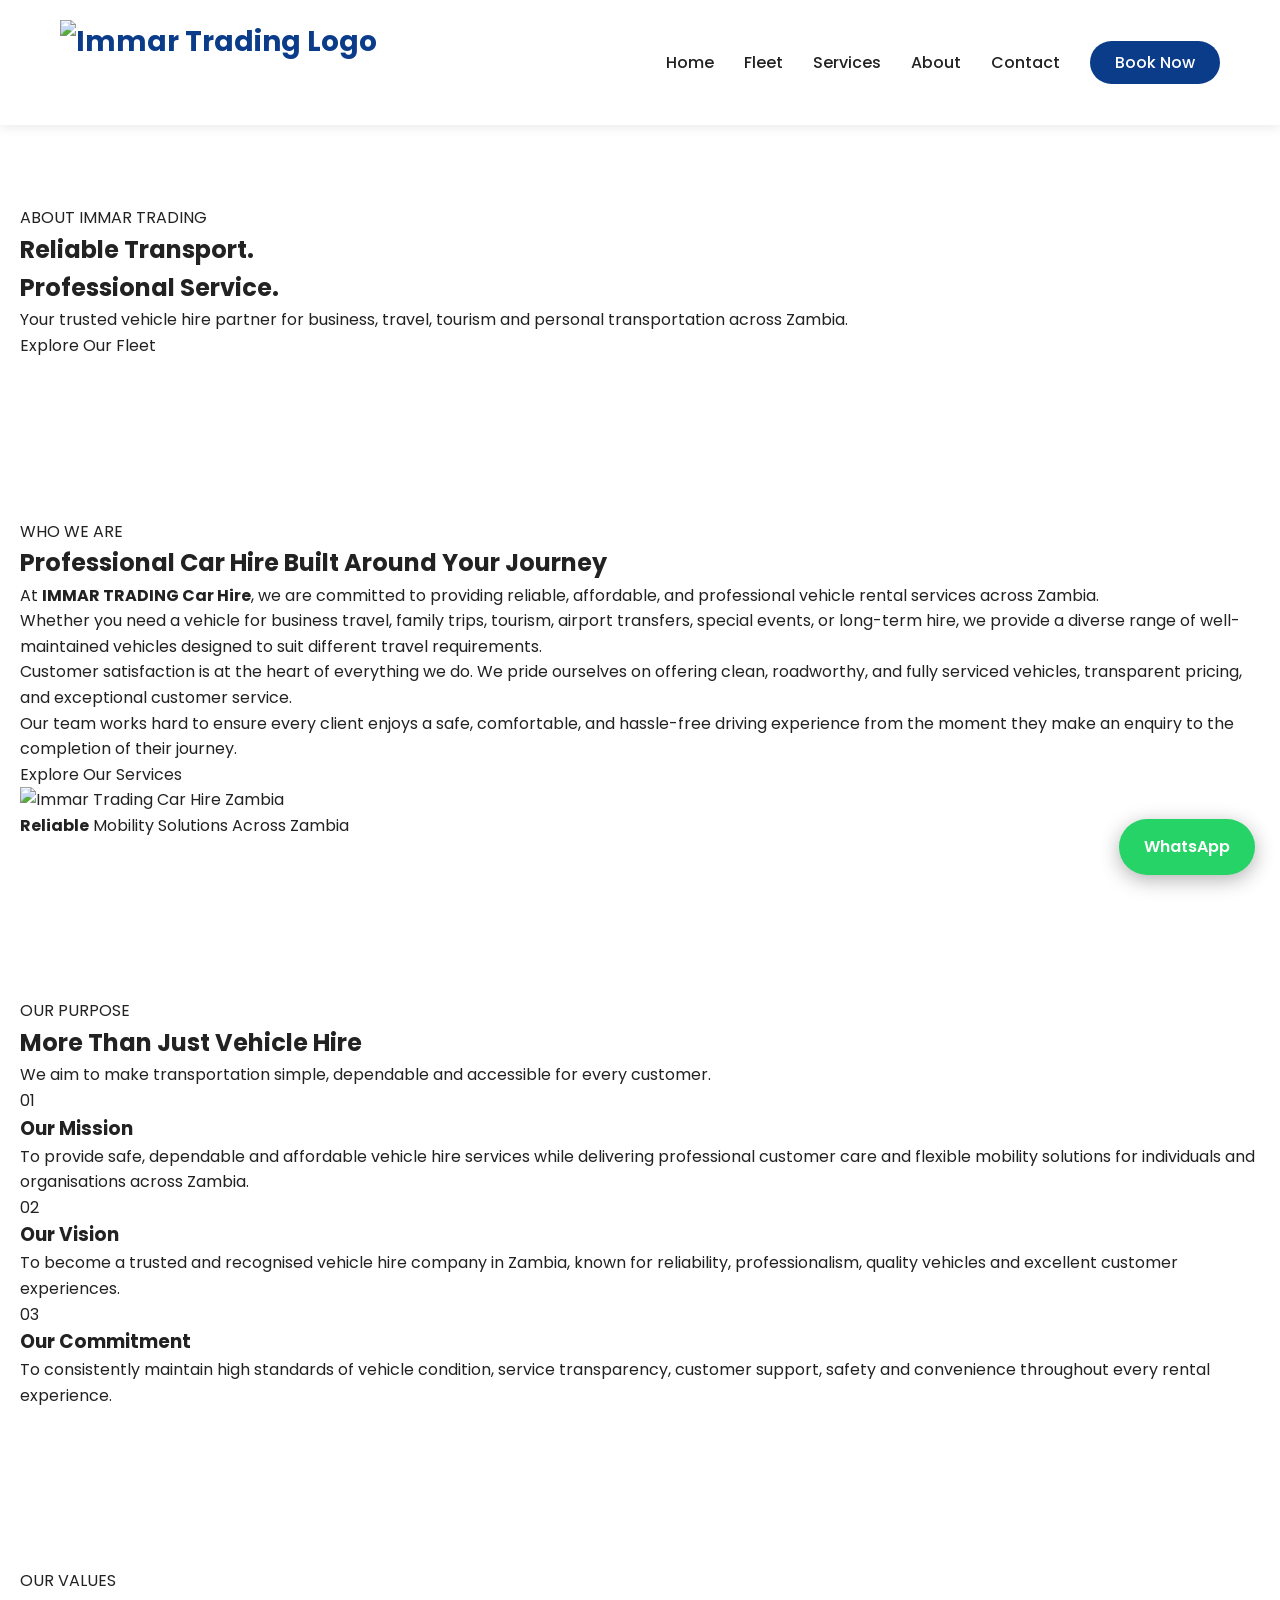
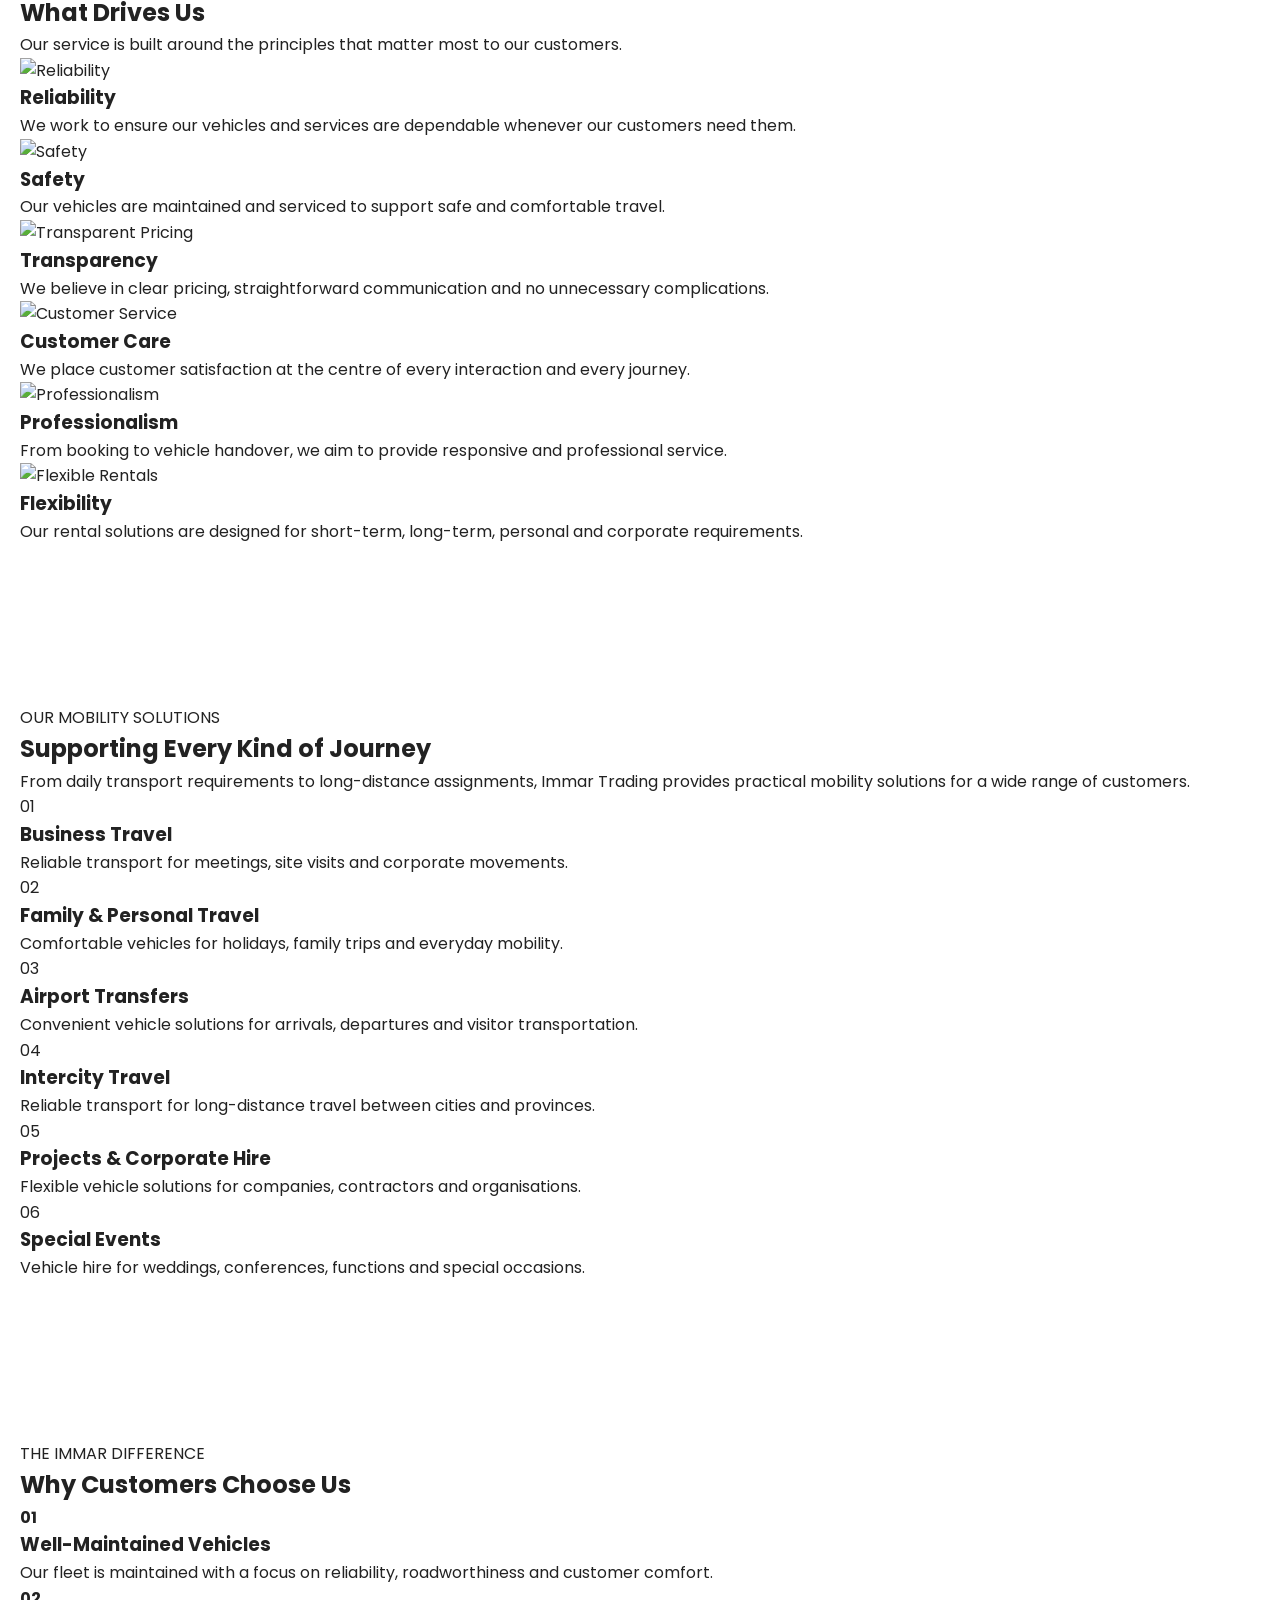
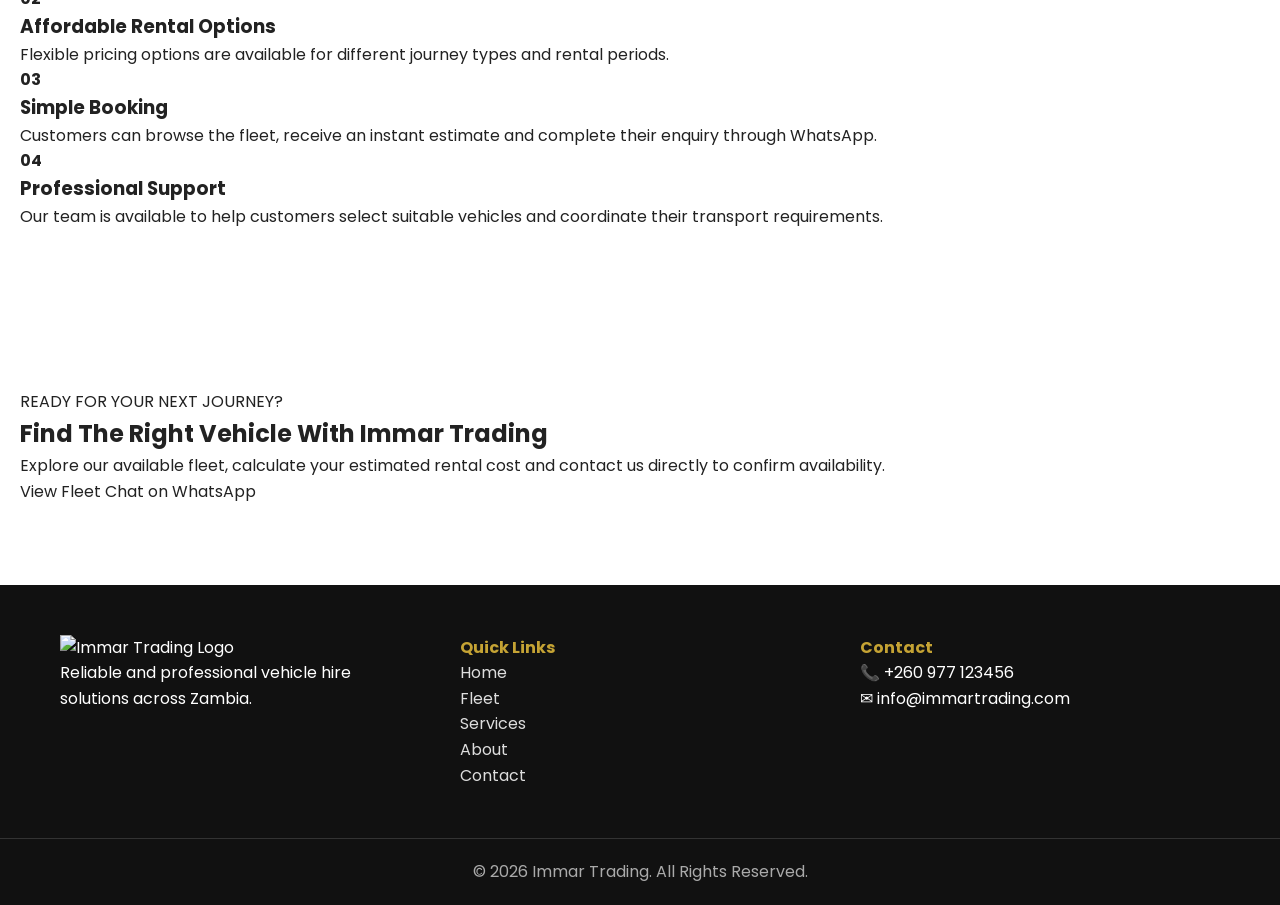
==== about.html @ dc3217b4 "Update about.html" ====
<!DOCTYPE html>
<html lang="en">

<head>

<meta charset="UTF-8">

<meta name="viewport" content="width=device-width, initial-scale=1.0">

<title>About Us | Immar Trading Car Hire Zambia</title>

<meta name="description" content="Learn more about Immar Trading Car Hire, a reliable and professional vehicle rental company providing affordable mobility solutions across Zambia.">

<link rel="stylesheet" href="style.css">
<link rel="stylesheet" href="about.css">

<link rel="preconnect" href="https://fonts.googleapis.com">
<link rel="preconnect" href="https://fonts.gstatic.com" crossorigin>

<link href="https://fonts.googleapis.com/css2?family=Poppins:wght@400;500;600;700&display=swap" rel="stylesheet">

</head>

<body>


<!-- ==========================================
NAVIGATION
========================================== -->

<header>

<nav class="navbar">

<div class="logo">

<a href="index.html">

<img src="logo.png" alt="Immar Trading Logo">

</a>

</div>


<button class="menu-toggle" id="menu-toggle">

☰

</button>


<ul class="nav-links" id="nav-links">

<li>
<a href="index.html">Home</a>
</li>

<li>
<a href="fleet.html">Fleet</a>
</li>

<li>
<a href="services.html">Services</a>
</li>

<li>
<a href="about.html" class="active">About</a>
</li>

<li>
<a href="contact.html">Contact</a>
</li>

<li>

<a
class="nav-book"
href="https://wa.me/260977123456?text=Hello%20Immar%20Trading,%20I%20would%20like%20to%20hire%20a%20vehicle."
target="_blank">

Book Now

</a>

</li>

</ul>

</nav>

</header>



<!-- ==========================================
ABOUT HERO
========================================== -->

<section class="about-hero">

<div class="about-overlay"></div>

<div class="about-hero-content">

<span class="about-tag">
ABOUT IMMAR TRADING
</span>

<h1>
Reliable Transport.<br>
Professional Service.
</h1>

<p>
Your trusted vehicle hire partner for business, travel,
tourism and personal transportation across Zambia.
</p>

<a href="fleet.html" class="about-hero-btn">
Explore Our Fleet
</a>

</div>

</section>



<!-- ==========================================
WHO WE ARE
========================================== -->

<section class="about-intro">

<div class="about-intro-grid">

<div class="about-intro-content">

<span class="section-label">
WHO WE ARE
</span>

<h2>
Professional Car Hire Built Around Your Journey
</h2>

<p>
At <strong>IMMAR TRADING Car Hire</strong>, we are committed to providing reliable, affordable, and professional vehicle rental services across Zambia.
</p>

<p>
Whether you need a vehicle for business travel, family trips, tourism, airport transfers, special events, or long-term hire, we provide a diverse range of well-maintained vehicles designed to suit different travel requirements.
</p>

<p>
Customer satisfaction is at the heart of everything we do. We pride ourselves on offering clean, roadworthy, and fully serviced vehicles, transparent pricing, and exceptional customer service.
</p>

<p>
Our team works hard to ensure every client enjoys a safe, comfortable, and hassle-free driving experience from the moment they make an enquiry to the completion of their journey.
</p>

<a href="services.html" class="about-link-btn">
Explore Our Services
</a>

</div>


<div class="about-image">

<img
src="images/about-car.jpg"
alt="Immar Trading Car Hire Zambia">

<div class="experience-card">

<strong>Reliable</strong>

<span>
Mobility Solutions Across Zambia
</span>

</div>

</div>

</div>

</section>



<!-- ==========================================
OUR PURPOSE
========================================== -->

<section class="purpose-section">

<div class="section-heading">

<span class="section-label">
OUR PURPOSE
</span>

<h2>
More Than Just Vehicle Hire
</h2>

<p>
We aim to make transportation simple, dependable and accessible for every customer.
</p>

</div>


<div class="purpose-grid">


<div class="purpose-card">

<div class="purpose-number">
01
</div>

<h3>
Our Mission
</h3>

<p>
To provide safe, dependable and affordable vehicle hire services while delivering professional customer care and flexible mobility solutions for individuals and organisations across Zambia.
</p>

</div>



<div class="purpose-card">

<div class="purpose-number">
02
</div>

<h3>
Our Vision
</h3>

<p>
To become a trusted and recognised vehicle hire company in Zambia, known for reliability, professionalism, quality vehicles and excellent customer experiences.
</p>

</div>



<div class="purpose-card">

<div class="purpose-number">
03
</div>

<h3>
Our Commitment
</h3>

<p>
To consistently maintain high standards of vehicle condition, service transparency, customer support, safety and convenience throughout every rental experience.
</p>

</div>


</div>

</section>



<!-- ==========================================
CORE VALUES
========================================== -->

<section class="values-section">

<div class="section-heading">

<span class="section-label">
OUR VALUES
</span>

<h2>
What Drives Us
</h2>

<p>
Our service is built around the principles that matter most to our customers.
</p>

</div>


<div class="values-grid">


<div class="value-card">

<img
src="images/icons/reliability.png"
alt="Reliability">

<h3>
Reliability
</h3>

<p>
We work to ensure our vehicles and services are dependable whenever our customers need them.
</p>

</div>



<div class="value-card">

<img
src="images/icons/safety.png"
alt="Safety">

<h3>
Safety
</h3>

<p>
Our vehicles are maintained and serviced to support safe and comfortable travel.
</p>

</div>



<div class="value-card">

<img
src="images/icons/transparency.png"
alt="Transparent Pricing">

<h3>
Transparency
</h3>

<p>
We believe in clear pricing, straightforward communication and no unnecessary complications.
</p>

</div>



<div class="value-card">

<img
src="images/icons/customer-care.png"
alt="Customer Service">

<h3>
Customer Care
</h3>

<p>
We place customer satisfaction at the centre of every interaction and every journey.
</p>

</div>



<div class="value-card">

<img
src="images/icons/professional.png"
alt="Professionalism">

<h3>
Professionalism
</h3>

<p>
From booking to vehicle handover, we aim to provide responsive and professional service.
</p>

</div>



<div class="value-card">

<img
src="images/icons/flexible.png"
alt="Flexible Rentals">

<h3>
Flexibility
</h3>

<p>
Our rental solutions are designed for short-term, long-term, personal and corporate requirements.
</p>

</div>


</div>

</section>



<!-- ==========================================
WHAT WE PROVIDE
========================================== -->

<section class="about-services">

<div class="about-services-container">

<div class="about-services-heading">

<span class="section-label light-label">
OUR MOBILITY SOLUTIONS
</span>

<h2>
Supporting Every Kind of Journey
</h2>

<p>
From daily transport requirements to long-distance assignments, Immar Trading provides practical mobility solutions for a wide range of customers.
</p>

</div>


<div class="about-service-list">


<div class="about-service-item">
<span>01</span>
<div>
<h3>Business Travel</h3>
<p>Reliable transport for meetings, site visits and corporate movements.</p>
</div>
</div>


<div class="about-service-item">
<span>02</span>
<div>
<h3>Family & Personal Travel</h3>
<p>Comfortable vehicles for holidays, family trips and everyday mobility.</p>
</div>
</div>


<div class="about-service-item">
<span>03</span>
<div>
<h3>Airport Transfers</h3>
<p>Convenient vehicle solutions for arrivals, departures and visitor transportation.</p>
</div>
</div>


<div class="about-service-item">
<span>04</span>
<div>
<h3>Intercity Travel</h3>
<p>Reliable transport for long-distance travel between cities and provinces.</p>
</div>
</div>


<div class="about-service-item">
<span>05</span>
<div>
<h3>Projects & Corporate Hire</h3>
<p>Flexible vehicle solutions for companies, contractors and organisations.</p>
</div>
</div>


<div class="about-service-item">
<span>06</span>
<div>
<h3>Special Events</h3>
<p>Vehicle hire for weddings, conferences, functions and special occasions.</p>
</div>
</div>


</div>

</div>

</section>



<!-- ==========================================
WHY IMMAR
========================================== -->

<section class="why-about">

<div class="section-heading">

<span class="section-label">
THE IMMAR DIFFERENCE
</span>

<h2>
Why Customers Choose Us
</h2>

</div>


<div class="why-about-grid">


<div class="why-about-card">

<strong>
01
</strong>

<h3>
Well-Maintained Vehicles
</h3>

<p>
Our fleet is maintained with a focus on reliability, roadworthiness and customer comfort.
</p>

</div>



<div class="why-about-card">

<strong>
02
</strong>

<h3>
Affordable Rental Options
</h3>

<p>
Flexible pricing options are available for different journey types and rental periods.
</p>

</div>



<div class="why-about-card">

<strong>
03
</strong>

<h3>
Simple Booking
</h3>

<p>
Customers can browse the fleet, receive an instant estimate and complete their enquiry through WhatsApp.
</p>

</div>



<div class="why-about-card">

<strong>
04
</strong>

<h3>
Professional Support
</h3>

<p>
Our team is available to help customers select suitable vehicles and coordinate their transport requirements.
</p>

</div>


</div>

</section>



<!-- ==========================================
CTA
========================================== -->

<section class="about-cta">

<div class="about-cta-content">

<span>
READY FOR YOUR NEXT JOURNEY?
</span>

<h2>
Find The Right Vehicle With Immar Trading
</h2>

<p>
Explore our available fleet, calculate your estimated rental cost and contact us directly to confirm availability.
</p>

<div class="about-cta-buttons">

<a
href="fleet.html"
class="cta-primary">

View Fleet

</a>


<a
href="https://wa.me/260977123456?text=Hello%20Immar%20Trading,%20I%20would%20like%20to%20enquire%20about%20vehicle%20hire."
target="_blank"
class="cta-secondary">

Chat on WhatsApp

</a>

</div>

</div>

</section>



<!-- ==========================================
FOOTER
========================================== -->

<footer>

<div class="footer-content">


<div>

<img
src="logo.png"
class="footer-logo"
alt="Immar Trading Logo">

<p>
Reliable and professional vehicle hire solutions across Zambia.
</p>

</div>


<div>

<h4>
Quick Links
</h4>

<a href="index.html">
Home
</a>
<br>

<a href="fleet.html">
Fleet
</a>
<br>

<a href="services.html">
Services
</a>
<br>

<a href="about.html">
About
</a>
<br>

<a href="contact.html">
Contact
</a>

</div>


<div>

<h4>
Contact
</h4>

<p>
📞 +260 977 123456
</p>

<p>
✉ info@immartrading.com
</p>

</div>


</div>


<div class="copyright">

© 2026 Immar Trading. All Rights Reserved.

</div>

</footer>



<!-- ==========================================
FLOATING WHATSAPP
========================================== -->

<a
href="https://wa.me/260977123456?text=Hello%20Immar%20Trading,%20I%20would%20like%20to%20enquire%20about%20vehicle%20hire."
class="whatsapp"
target="_blank">

WhatsApp

</a>


<script src="script.js"></script>

</body>

</html>
---- style.css ----
/* =========================
   IMMAR TRADING WEBSITE CSS
========================= */


*{
    margin:0;
    padding:0;
    box-sizing:border-box;
}


:root{

    --primary:#0b3c8a;
    --secondary:#1e73d8;
    --gold:#c5a334;
    --dark:#111;
    --grey:#666;
    --light:#f5f7fb;
    --white:#ffffff;

}



body{

    font-family:'Poppins',sans-serif;
    color:#222;
    background:white;
    line-height:1.6;

}


a{

    text-decoration:none;
    color:inherit;

}



img{

    width:100%;
    display:block;

}







/* =========================
NAVIGATION
========================= */


header{

    position:relative;
    width:100%;
    background:white;
    box-shadow:0 3px 10px rgba(0,0,0,.08);
    z-index:1000;

}



.navbar{

    max-width:1200px;
    margin:auto;
    padding:20px;
    display:flex;
    justify-content:space-between;
    align-items:center;

}

.logo img{

    height:85px;
    width:auto;
    display:block;

}

@media(max-width:900px){

.logo img{

    height:60px;

}

}

.logo a{

    font-size:28px;
    font-weight:700;
    color:var(--primary);

}


.logo span{

    color:var(--gold);

}



.nav-links{

    display:flex;
    list-style:none;
    gap:30px;
    align-items:center;

}



.nav-links a{

    font-weight:500;
    transition:.3s;

}



.nav-links a:hover{

    color:var(--primary);

}



.nav-book{

    background:var(--primary);
    color:white!important;
    padding:10px 25px;
    border-radius:30px;

}



.menu-toggle{

    display:none;
    font-size:28px;
    background:none;
    border:none;
    cursor:pointer;

}








/* =========================
HERO
========================= */


.hero{

    height:85vh;
    background:url("../images/hero-car.jpg");
    background-size:cover;
    background-position:center;
    position:relative;
    display:flex;
    align-items:center;

}



.hero-overlay{

    position:absolute;
    inset:0;
    background:rgba(0,0,0,.55);

}



.hero-content{

    position:relative;
    max-width:1200px;
    padding:20px;
    margin:auto;
    color:white;

}



.hero h1{

    font-size:55px;
    line-height:1.2;
    margin-bottom:20px;

}



.hero p{

    max-width:600px;
    font-size:18px;
    margin-bottom:35px;

}



.hero-buttons{

    display:flex;
    gap:20px;

}



.btn{

    padding:14px 35px;
    border-radius:35px;
    display:inline-block;
    font-weight:600;
    transition:.3s;

}



.primary{

    background:var(--gold);
    color:white;

}



.primary:hover{

    background:#a88b20;

}



.secondary{

    border:2px solid white;
    color:white;

}



.secondary:hover{

    background:white;
    color:#111;

}







/* =========================
SECTION GENERAL
========================= */


section{

    padding:80px 20px;

}



.section-title{

    text-align:center;
    max-width:700px;
    margin:0 auto 50px;

}



.section-title h2{

    font-size:36px;
    color:var(--primary);
    margin-bottom:15px;

}



.section-title p{

    color:var(--grey);

}







/* =========================
FLEET
========================= */


.vehicle-grid{

    max-width:1200px;
    margin:auto;
    display:grid;
    grid-template-columns:repeat(3,1fr);
    gap:30px;

}



.vehicle-card{

    background:white;
    border-radius:15px;
    overflow:hidden;
    box-shadow:0 10px 25px rgba(0,0,0,.1);
    transition:.3s;

}



.vehicle-card:hover{

    transform:translateY(-8px);

}



.vehicle-card img{

    height:240px;
    object-fit:cover;

}



.vehicle-info{

    padding:25px;

}



.vehicle-info h3{

    color:var(--primary);
    margin-bottom:10px;

}



.vehicle-info p{

    color:var(--grey);
    margin-bottom:20px;

}



.vehicle-info a{

    background:var(--primary);
    color:white;
    padding:10px 20px;
    border-radius:25px;

}








/* =========================
WHY CHOOSE US
========================= */


.why{

    background:var(--light);

}



.features{

    max-width:1200px;
    margin:auto;
    display:grid;
    grid-template-columns:repeat(4,1fr);
    gap:25px;

}



.feature{

    background:white;
    padding:30px;
    border-radius:15px;
    text-align:center;

}



.feature h3{

    color:var(--primary);
    margin-bottom:15px;

}



.feature p{

    color:var(--grey);

}








/* =========================
TESTIMONIALS
========================= */


.testimonial-grid{

    max-width:1100px;
    margin:auto;
    display:grid;
    grid-template-columns:repeat(3,1fr);
    gap:30px;

}



.testimonial{

    background:#fff;
    padding:30px;
    border-radius:15px;
    box-shadow:0 5px 20px rgba(0,0,0,.08);

}



.testimonial p{

    font-style:italic;
    color:#555;

}



.testimonial h4{

    margin-top:20px;
    color:var(--primary);

}








/* =========================
CTA
========================= */


.cta{

    background:var(--primary);
    color:white;
    text-align:center;

}



.cta h2{

    font-size:38px;

}



.cta p{

    margin:20px 0 30px;

}







/* =========================
FOOTER
========================= */


footer{

    background:#111;
    color:white;

}



.footer-content{

    max-width:1200px;
    margin:auto;
    padding:50px 20px;
    display:grid;
    grid-template-columns:repeat(3,1fr);
    gap:40px;

}



.footer-content h3,
.footer-content h4{

    color:var(--gold);

}



.footer-content a{

    color:#ddd;

}



.copyright{

    text-align:center;
    padding:20px;
    border-top:1px solid #333;
    color:#aaa;

}







/* =========================
WHATSAPP BUTTON
========================= */


.whatsapp{

    position:fixed;
    right:25px;
    bottom:25px;
    background:#25D366;
    color:white;
    padding:15px 25px;
    border-radius:40px;
    font-weight:600;
    box-shadow:0 5px 20px rgba(0,0,0,.3);
    z-index:999;

}









/* =========================
MOBILE RESPONSIVE
========================= */


@media(max-width:900px){


.navbar{

    padding:15px 20px;

}


.menu-toggle{

    display:block;

}



.nav-links{

    position:absolute;
    top:70px;
    left:0;
    width:100%;
    background:white;
    flex-direction:column;
    padding:30px;
    display:none;

}



.nav-links.active{

    display:flex;

}



.hero{

    height:75vh;

}



.hero h1{

    font-size:38px;

}



.hero-buttons{

    flex-direction:column;
    width:220px;

}



.vehicle-grid,
.features,
.testimonial-grid,
.footer-content{

    grid-template-columns:1fr;

}



.section-title h2{

    font-size:30px;

}



}
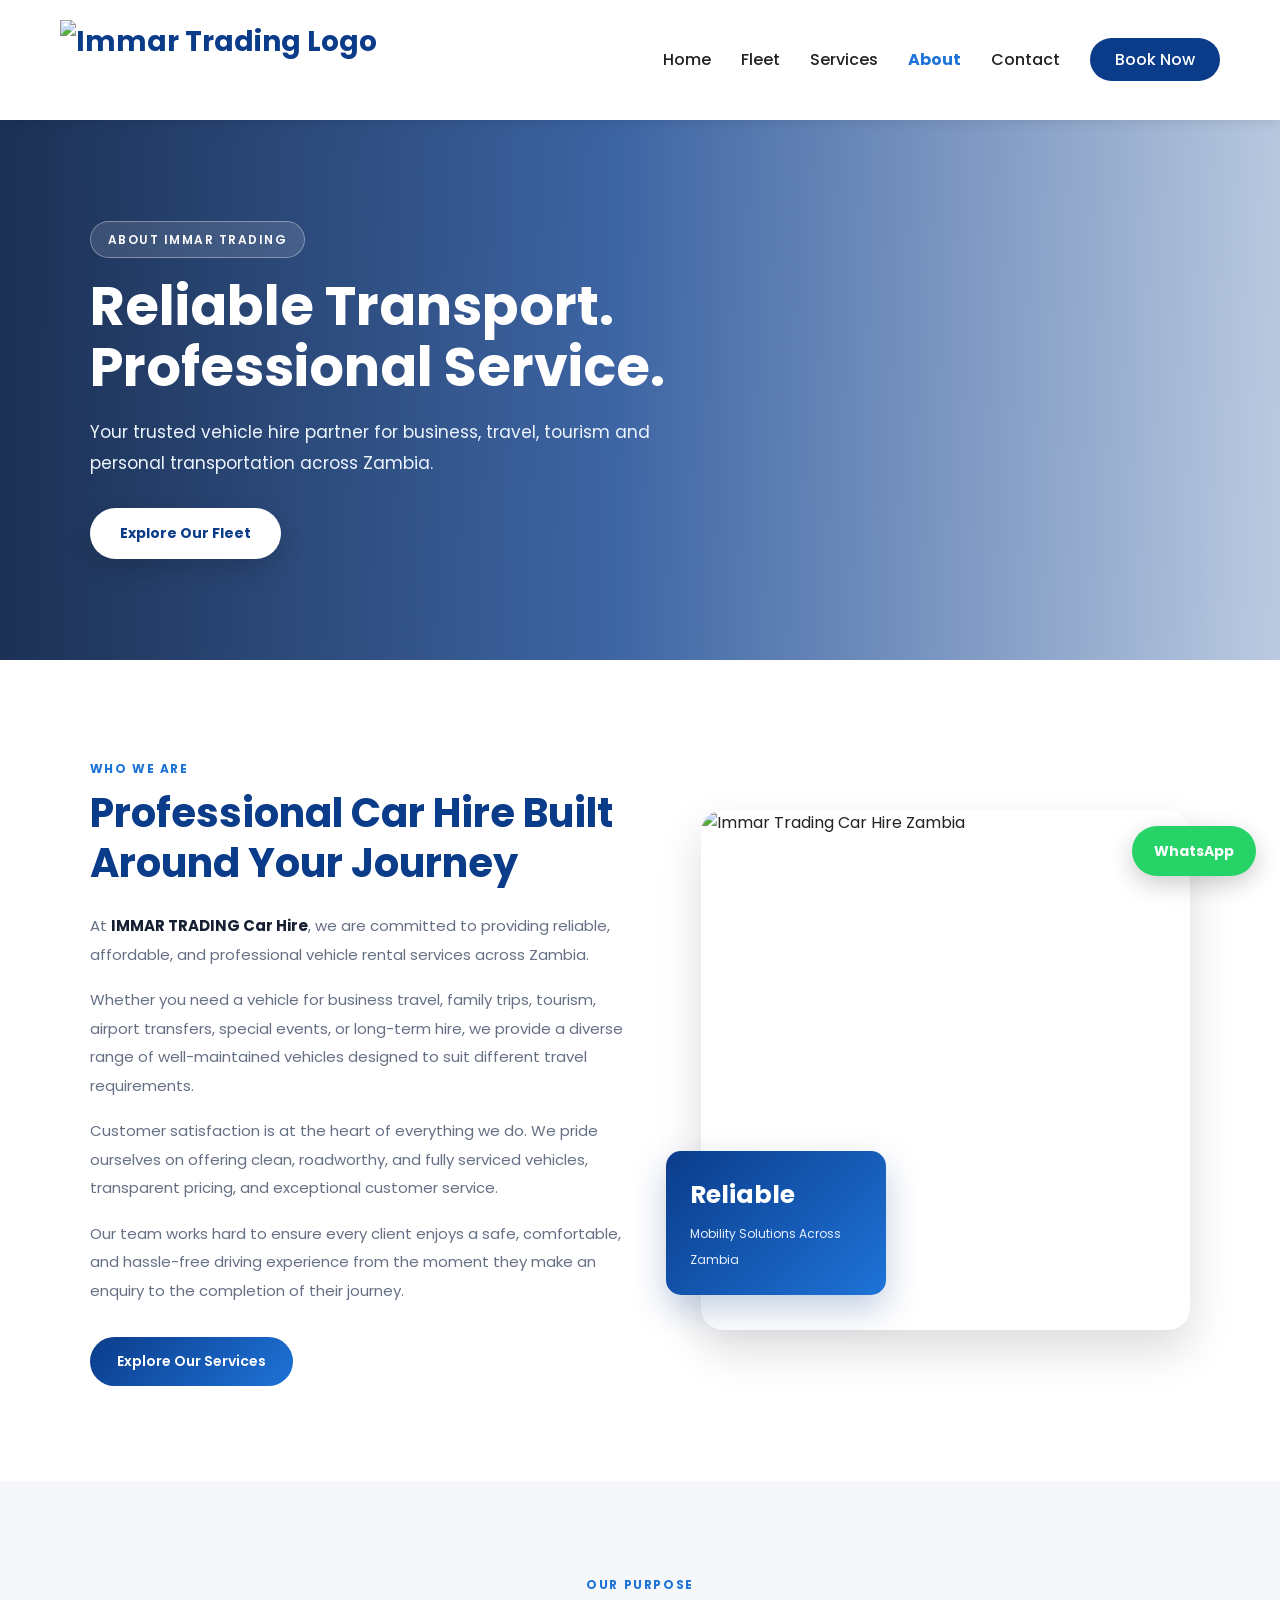
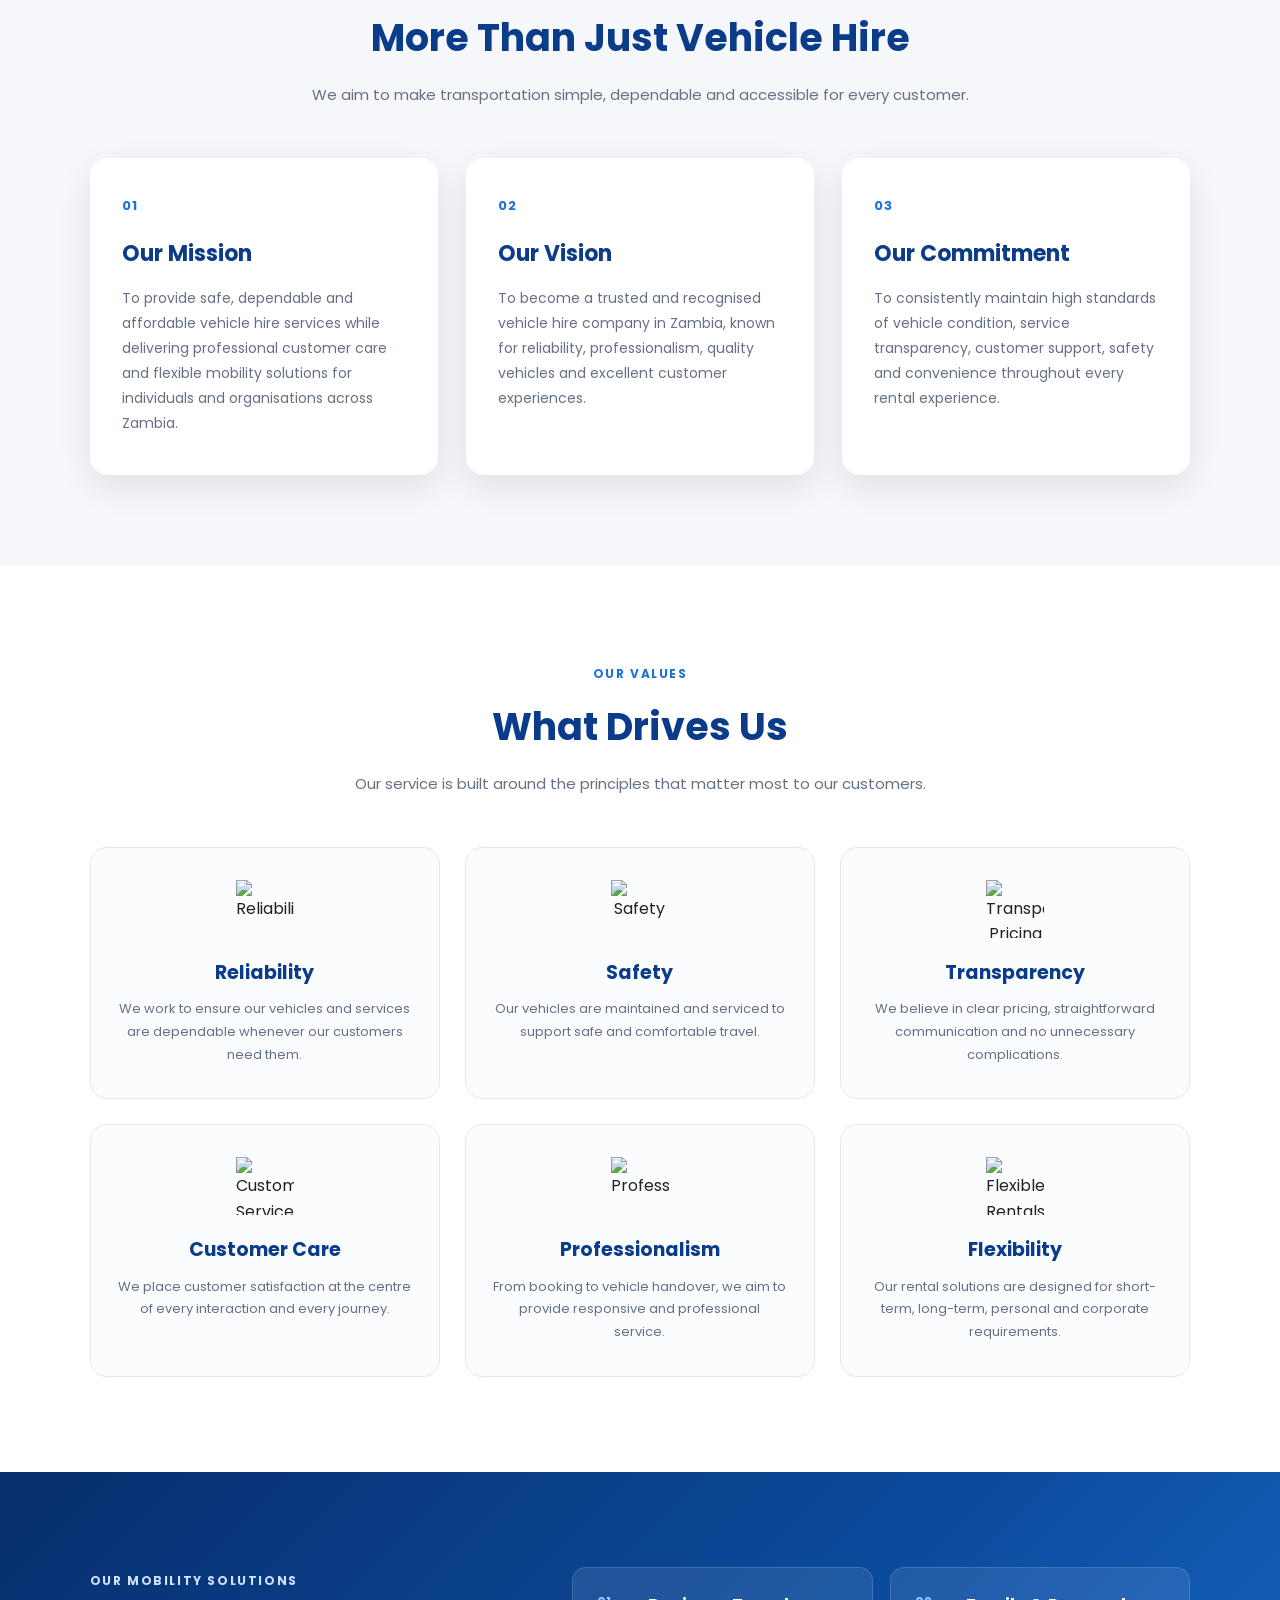
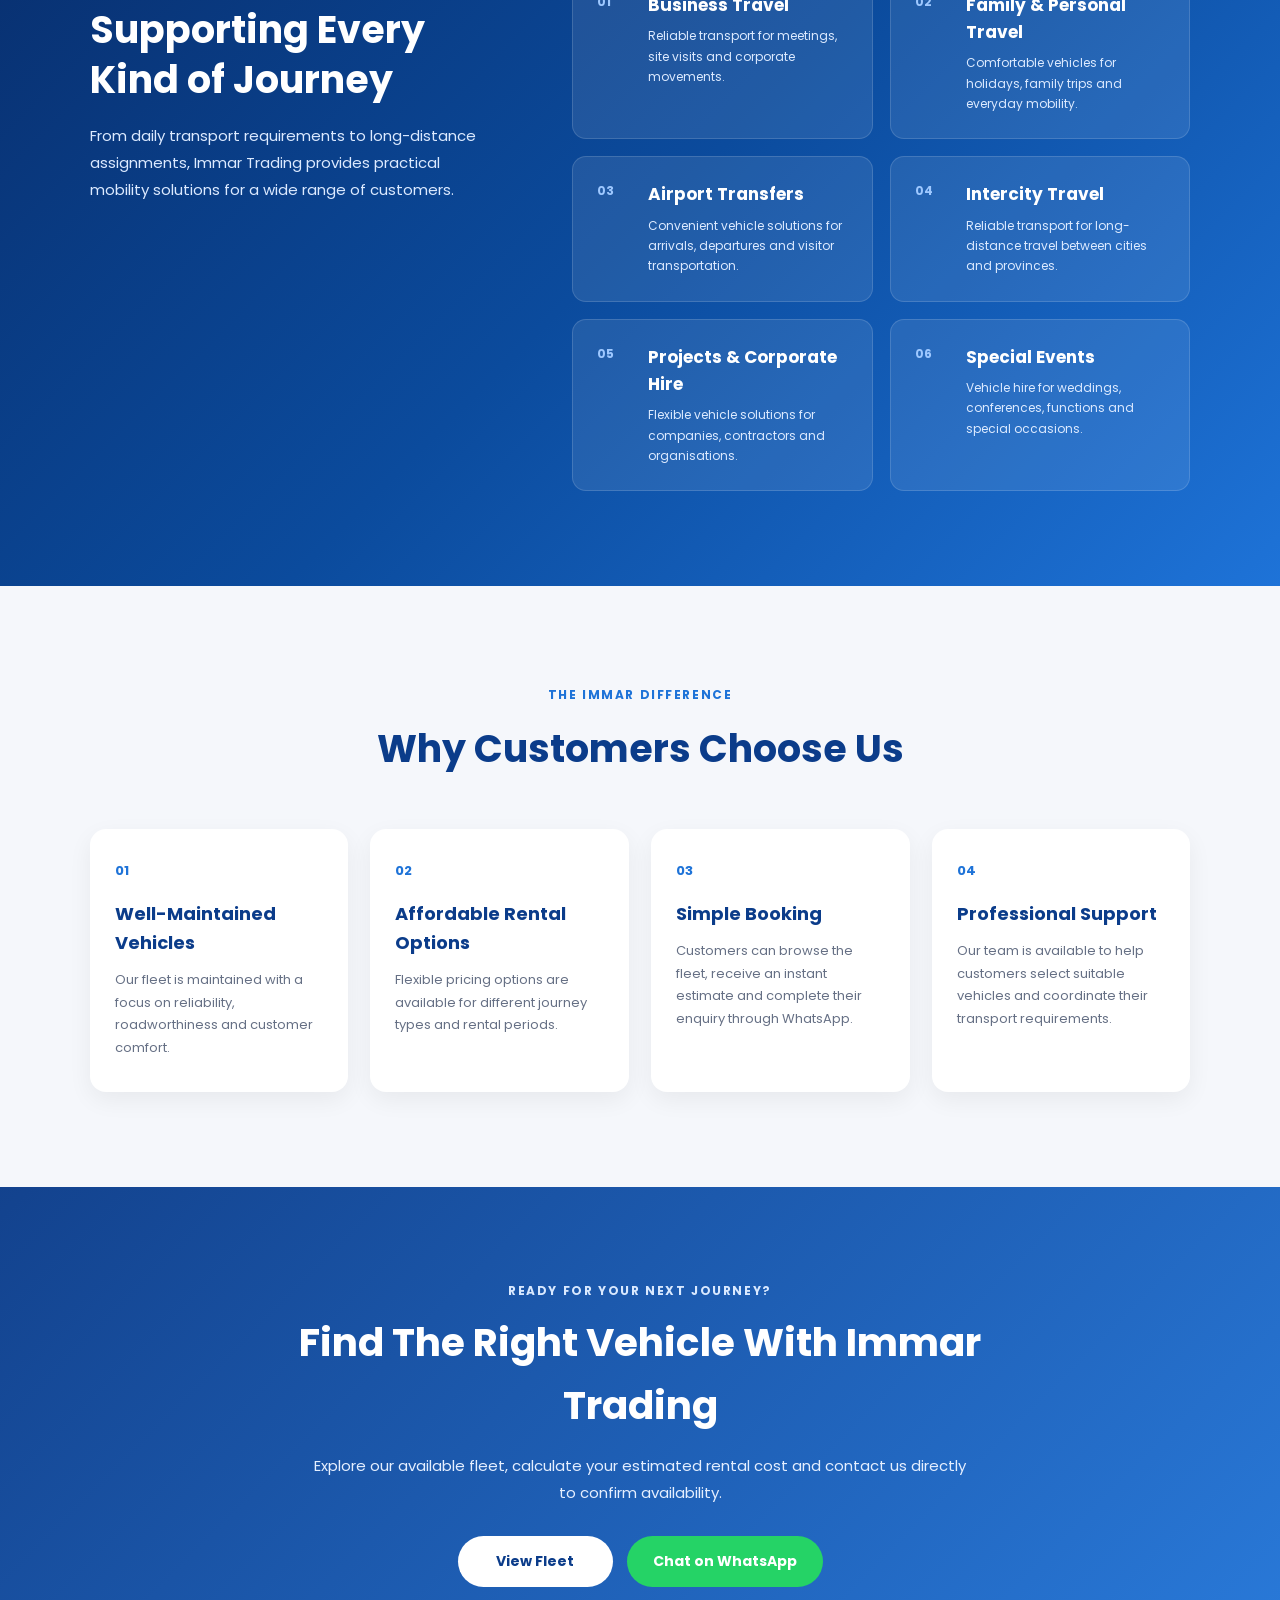
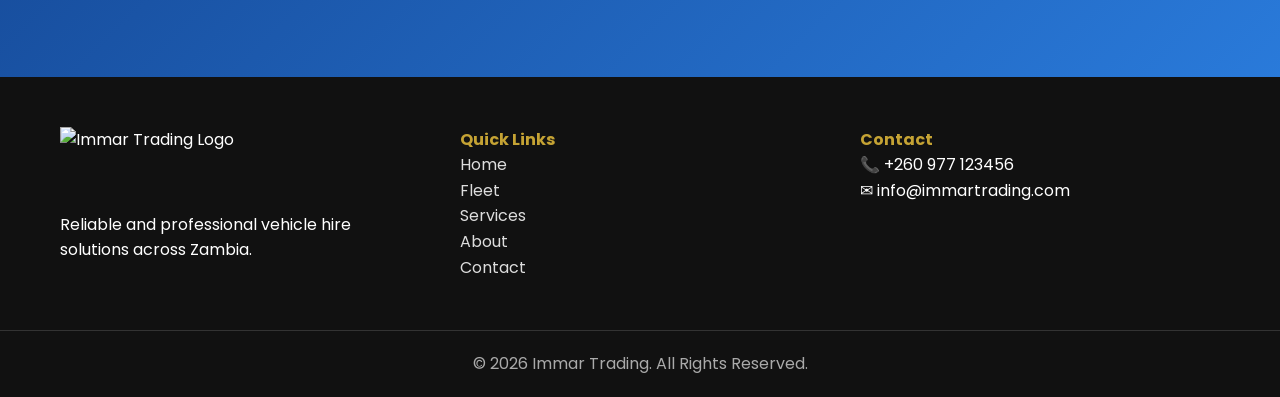
==== commit 19cba463: "Update about.html" ====
--- a/about.html
+++ b/about.html
@@ -171,7 +171,7 @@
 <div class="about-image">
 
 <img
-src="images/about-car.jpg"
+src="images/about-car.png"
 alt="Immar Trading Car Hire Zambia">
 
 <div class="experience-card">
--- a/about.css
+++ b/about.css
@@ -0,0 +1,1169 @@
+/* ==========================================
+   IMMAR TRADING - ABOUT PAGE
+========================================== */
+
+:root{
+    --blue1:#0b3c8a;
+    --blue2:#1e73d8;
+    --blue3:#4fa3ff;
+
+    --white:#ffffff;
+    --light:#f5f7fb;
+    --light-blue:#edf4ff;
+
+    --dark:#172033;
+    --grey:#667085;
+
+    --gold:#c5a334;
+    --green:#25d366;
+
+    --shadow:0 12px 35px rgba(0,0,0,.09);
+}
+
+
+/* ==========================================
+   GLOBAL
+========================================== */
+
+*{
+    box-sizing:border-box;
+}
+
+html{
+    scroll-behavior:smooth;
+}
+
+body{
+    margin:0;
+    font-family:'Poppins',sans-serif;
+    color:#222;
+    background:var(--white);
+}
+
+img{
+    max-width:100%;
+}
+
+a{
+    text-decoration:none;
+}
+
+
+/* ==========================================
+   NAVIGATION / LOGO
+========================================== */
+
+/*
+   Main navigation styling remains primarily
+   controlled by style.css.
+
+   These rules ensure the logo displays
+   correctly on the About page.
+*/
+
+.logo img{
+    height:80px;
+    width:auto;
+    object-fit:contain;
+    display:block;
+}
+
+.nav-links a.active{
+    color:var(--blue2);
+    font-weight:700;
+}
+
+
+/* ==========================================
+   ABOUT HERO
+========================================== */
+
+.about-hero{
+    min-height:540px;
+
+    position:relative;
+
+    display:flex;
+    align-items:center;
+
+    padding:80px 7%;
+
+    background:
+        linear-gradient(
+            90deg,
+            rgba(5,25,60,.90) 0%,
+            rgba(11,60,138,.78) 48%,
+            rgba(11,60,138,.25) 100%
+        ),
+        url("../images/about-car.jpg");
+
+    background-size:cover;
+    background-position:center;
+}
+
+
+/* overlay */
+
+.about-overlay{
+    position:absolute;
+    inset:0;
+
+    background:
+        linear-gradient(
+            135deg,
+            rgba(11,60,138,.10),
+            rgba(30,115,216,.04)
+        );
+}
+
+
+/* hero content */
+
+.about-hero-content{
+    position:relative;
+    z-index:2;
+
+    max-width:720px;
+
+    color:white;
+}
+
+
+.about-tag{
+    display:inline-block;
+
+    margin-bottom:18px;
+
+    padding:8px 17px;
+
+    border-radius:30px;
+
+    border:1px solid rgba(255,255,255,.35);
+
+    background:rgba(255,255,255,.12);
+
+    font-size:12px;
+    font-weight:600;
+
+    letter-spacing:1.5px;
+}
+
+
+.about-hero-content h1{
+    margin:0 0 20px;
+
+    font-size:54px;
+    line-height:1.12;
+
+    font-weight:700;
+}
+
+
+.about-hero-content p{
+    max-width:620px;
+
+    margin:0 0 30px;
+
+    color:#edf5ff;
+
+    font-size:17px;
+    line-height:1.8;
+}
+
+
+.about-hero-btn{
+    display:inline-block;
+
+    padding:14px 30px;
+
+    border-radius:30px;
+
+    background:white;
+    color:var(--blue1);
+
+    font-size:14px;
+    font-weight:700;
+
+    box-shadow:0 10px 25px rgba(0,0,0,.15);
+
+    transition:.3s;
+}
+
+
+.about-hero-btn:hover{
+    transform:translateY(-3px);
+
+    background:var(--blue2);
+    color:white;
+}
+
+
+/* ==========================================
+   COMMON SECTION LABEL
+========================================== */
+
+.section-label{
+    display:inline-block;
+
+    margin-bottom:10px;
+
+    color:var(--blue2);
+
+    font-size:12px;
+    font-weight:700;
+
+    letter-spacing:1.6px;
+}
+
+
+.light-label{
+    color:#cfe2ff;
+}
+
+
+/* ==========================================
+   WHO WE ARE
+========================================== */
+
+.about-intro{
+    padding:95px 7%;
+    background:white;
+}
+
+
+.about-intro-grid{
+    max-width:1250px;
+    margin:auto;
+
+    display:grid;
+
+    grid-template-columns:1.05fr .95fr;
+
+    gap:70px;
+
+    align-items:center;
+}
+
+
+.about-intro-content h2{
+    max-width:650px;
+
+    margin:0 0 24px;
+
+    color:var(--blue1);
+
+    font-size:40px;
+    line-height:1.25;
+}
+
+
+.about-intro-content p{
+    margin:0 0 17px;
+
+    color:var(--grey);
+
+    font-size:15px;
+    line-height:1.9;
+}
+
+
+.about-intro-content strong{
+    color:var(--dark);
+}
+
+
+.about-link-btn{
+    display:inline-block;
+
+    margin-top:15px;
+
+    padding:13px 27px;
+
+    border-radius:30px;
+
+    background:
+        linear-gradient(
+            135deg,
+            var(--blue1),
+            var(--blue2)
+        );
+
+    color:white;
+
+    font-size:14px;
+    font-weight:600;
+
+    transition:.3s;
+}
+
+
+.about-link-btn:hover{
+    transform:translateY(-2px);
+
+    box-shadow:0 9px 22px rgba(30,115,216,.25);
+}
+
+
+/* ==========================================
+   ABOUT IMAGE
+========================================== */
+
+.about-image{
+    position:relative;
+}
+
+
+.about-image > img{
+    width:100%;
+    height:520px;
+
+    object-fit:cover;
+
+    border-radius:22px;
+
+    box-shadow:
+        0 20px 45px rgba(0,0,0,.14);
+}
+
+
+.experience-card{
+    position:absolute;
+
+    left:-35px;
+    bottom:35px;
+
+    width:220px;
+
+    padding:24px;
+
+    border-radius:15px;
+
+    background:
+        linear-gradient(
+            135deg,
+            var(--blue1),
+            var(--blue2)
+        );
+
+    color:white;
+
+    box-shadow:
+        0 14px 35px rgba(11,60,138,.25);
+}
+
+
+.experience-card strong{
+    display:block;
+
+    margin-bottom:5px;
+
+    font-size:25px;
+}
+
+
+.experience-card span{
+    color:#e6f0ff;
+
+    font-size:12px;
+    line-height:1.6;
+}
+
+
+/* ==========================================
+   COMMON SECTION HEADING
+========================================== */
+
+.section-heading{
+    max-width:750px;
+
+    margin:0 auto 50px;
+
+    text-align:center;
+}
+
+
+.section-heading h2{
+    margin:4px 0 12px;
+
+    color:var(--blue1);
+
+    font-size:38px;
+}
+
+
+.section-heading p{
+    margin:0;
+
+    color:var(--grey);
+
+    font-size:15px;
+    line-height:1.8;
+}
+
+
+/* ==========================================
+   OUR PURPOSE
+========================================== */
+
+.purpose-section{
+    padding:90px 7%;
+
+    background:var(--light);
+}
+
+
+.purpose-grid{
+    max-width:1250px;
+
+    margin:auto;
+
+    display:grid;
+
+    grid-template-columns:repeat(3,1fr);
+
+    gap:28px;
+}
+
+
+.purpose-card{
+    position:relative;
+
+    overflow:hidden;
+
+    padding:38px 32px;
+
+    border-radius:18px;
+
+    background:white;
+
+    box-shadow:var(--shadow);
+
+    transition:.35s;
+}
+
+
+.purpose-card:hover{
+    transform:translateY(-7px);
+
+    box-shadow:
+        0 18px 45px rgba(0,0,0,.12);
+}
+
+
+.purpose-number{
+    margin-bottom:20px;
+
+    color:var(--blue2);
+
+    font-size:13px;
+    font-weight:700;
+
+    letter-spacing:1px;
+}
+
+
+.purpose-card h3{
+    margin:0 0 14px;
+
+    color:var(--blue1);
+
+    font-size:22px;
+}
+
+
+.purpose-card p{
+    margin:0;
+
+    color:var(--grey);
+
+    font-size:14px;
+    line-height:1.8;
+}
+
+
+/* blue accent */
+
+.purpose-card::after{
+    content:"";
+
+    position:absolute;
+
+    left:0;
+    bottom:0;
+
+    width:100%;
+    height:4px;
+
+    background:
+        linear-gradient(
+            90deg,
+            var(--blue1),
+            var(--blue3)
+        );
+
+    transform:scaleX(0);
+
+    transform-origin:left;
+
+    transition:.35s;
+}
+
+
+.purpose-card:hover::after{
+    transform:scaleX(1);
+}
+
+
+/* ==========================================
+   VALUES
+========================================== */
+
+.values-section{
+    padding:95px 7%;
+
+    background:white;
+}
+
+
+.values-grid{
+    max-width:1250px;
+
+    margin:auto;
+
+    display:grid;
+
+    grid-template-columns:repeat(3,1fr);
+
+    gap:25px;
+}
+
+
+.value-card{
+    padding:32px 27px;
+
+    border:1px solid #e4e9f1;
+
+    border-radius:17px;
+
+    background:#fbfcfe;
+
+    text-align:center;
+
+    transition:.35s;
+}
+
+
+.value-card:hover{
+    transform:translateY(-6px);
+
+    border-color:#cbdcf4;
+
+    background:white;
+
+    box-shadow:var(--shadow);
+}
+
+
+.value-card img{
+    width:58px;
+    height:58px;
+
+    margin:0 auto 20px;
+
+    object-fit:contain;
+}
+
+
+.value-card h3{
+    margin:0 0 10px;
+
+    color:var(--blue1);
+
+    font-size:19px;
+}
+
+
+.value-card p{
+    margin:0;
+
+    color:var(--grey);
+
+    font-size:13px;
+    line-height:1.75;
+}
+
+
+/* ==========================================
+   MOBILITY SOLUTIONS
+========================================== */
+
+.about-services{
+    padding:95px 7%;
+
+    background:
+        linear-gradient(
+            135deg,
+            #082e6d,
+            #0b4b9d,
+            #1e73d8
+        );
+
+    color:white;
+}
+
+
+.about-services-container{
+    max-width:1250px;
+
+    margin:auto;
+
+    display:grid;
+
+    grid-template-columns:.8fr 1.2fr;
+
+    gap:70px;
+
+    align-items:start;
+}
+
+
+.about-services-heading{
+    position:sticky;
+    top:120px;
+}
+
+
+.about-services-heading h2{
+    margin:5px 0 18px;
+
+    font-size:38px;
+    line-height:1.3;
+}
+
+
+.about-services-heading p{
+    margin:0;
+
+    color:#dceaff;
+
+    font-size:15px;
+    line-height:1.8;
+}
+
+
+/* service list */
+
+.about-service-list{
+    display:grid;
+
+    grid-template-columns:1fr 1fr;
+
+    gap:17px;
+}
+
+
+.about-service-item{
+    display:flex;
+
+    gap:17px;
+
+    padding:24px;
+
+    border-radius:14px;
+
+    background:rgba(255,255,255,.09);
+
+    border:1px solid rgba(255,255,255,.14);
+
+    transition:.3s;
+}
+
+
+.about-service-item:hover{
+    background:rgba(255,255,255,.15);
+
+    transform:translateY(-3px);
+}
+
+
+.about-service-item > span{
+    min-width:34px;
+
+    color:#9ec8ff;
+
+    font-size:12px;
+    font-weight:700;
+}
+
+
+.about-service-item h3{
+    margin:0 0 7px;
+
+    font-size:17px;
+}
+
+
+.about-service-item p{
+    margin:0;
+
+    color:#dceaff;
+
+    font-size:12px;
+    line-height:1.7;
+}
+
+
+/* ==========================================
+   WHY IMMAR
+========================================== */
+
+.why-about{
+    padding:95px 7%;
+
+    background:var(--light);
+}
+
+
+.why-about-grid{
+    max-width:1250px;
+
+    margin:auto;
+
+    display:grid;
+
+    grid-template-columns:repeat(4,1fr);
+
+    gap:22px;
+}
+
+
+.why-about-card{
+    padding:32px 25px;
+
+    border-radius:16px;
+
+    background:white;
+
+    box-shadow:
+        0 8px 25px rgba(0,0,0,.06);
+
+    transition:.35s;
+}
+
+
+.why-about-card:hover{
+    transform:translateY(-6px);
+
+    box-shadow:var(--shadow);
+}
+
+
+.why-about-card strong{
+    display:block;
+
+    margin-bottom:18px;
+
+    color:var(--blue2);
+
+    font-size:13px;
+}
+
+
+.why-about-card h3{
+    margin:0 0 11px;
+
+    color:var(--blue1);
+
+    font-size:18px;
+}
+
+
+.why-about-card p{
+    margin:0;
+
+    color:var(--grey);
+
+    font-size:13px;
+    line-height:1.75;
+}
+
+
+/* ==========================================
+   CALL TO ACTION
+========================================== */
+
+.about-cta{
+    padding:90px 7%;
+
+    color:white;
+
+    text-align:center;
+
+    background:
+        linear-gradient(
+            135deg,
+            rgba(11,60,138,.97),
+            rgba(30,115,216,.95)
+        );
+}
+
+
+.about-cta-content{
+    max-width:800px;
+    margin:auto;
+}
+
+
+.about-cta-content > span{
+    font-size:12px;
+    font-weight:700;
+
+    letter-spacing:1.6px;
+
+    color:#d9e9ff;
+}
+
+
+.about-cta h2{
+    margin:10px 0 15px;
+
+    font-size:39px;
+}
+
+
+.about-cta p{
+    max-width:670px;
+
+    margin:0 auto 30px;
+
+    color:#e5efff;
+
+    font-size:15px;
+    line-height:1.8;
+}
+
+
+.about-cta-buttons{
+    display:flex;
+
+    justify-content:center;
+
+    gap:14px;
+
+    flex-wrap:wrap;
+}
+
+
+.cta-primary,
+.cta-secondary{
+    display:inline-block;
+
+    min-width:155px;
+
+    padding:14px 26px;
+
+    border-radius:30px;
+
+    font-size:14px;
+    font-weight:700;
+
+    transition:.3s;
+}
+
+
+.cta-primary{
+    background:white;
+    color:var(--blue1);
+}
+
+
+.cta-secondary{
+    background:var(--green);
+    color:white;
+}
+
+
+.cta-primary:hover,
+.cta-secondary:hover{
+    transform:translateY(-3px);
+
+    box-shadow:
+        0 10px 25px rgba(0,0,0,.16);
+}
+
+
+/* ==========================================
+   FOOTER LOGO
+========================================== */
+
+.footer-logo{
+    width:auto;
+    height:70px;
+
+    object-fit:contain;
+
+    margin-bottom:15px;
+}
+
+
+/* ==========================================
+   FLOATING WHATSAPP
+========================================== */
+
+.whatsapp{
+    position:fixed;
+
+    right:24px;
+    bottom:24px;
+
+    z-index:1000;
+
+    padding:14px 22px;
+
+    border-radius:50px;
+
+    background:var(--green);
+
+    color:white;
+
+    font-size:14px;
+    font-weight:700;
+
+    box-shadow:
+        0 8px 25px rgba(0,0,0,.2);
+
+    transition:.3s;
+}
+
+
+.whatsapp:hover{
+    transform:translateY(-4px);
+}
+
+
+/* ==========================================
+   TABLET
+========================================== */
+
+@media(max-width:1050px){
+
+    .about-intro-grid{
+        gap:45px;
+    }
+
+    .about-intro-content h2{
+        font-size:34px;
+    }
+
+    .purpose-grid{
+        grid-template-columns:repeat(2,1fr);
+    }
+
+    .values-grid{
+        grid-template-columns:repeat(2,1fr);
+    }
+
+    .why-about-grid{
+        grid-template-columns:repeat(2,1fr);
+    }
+
+    .about-services-container{
+        grid-template-columns:1fr;
+        gap:40px;
+    }
+
+    .about-services-heading{
+        position:static;
+    }
+
+}
+
+
+/* ==========================================
+   MOBILE
+========================================== */
+
+@media(max-width:768px){
+
+    .logo img{
+        height:60px;
+    }
+
+    .about-hero{
+        min-height:500px;
+
+        padding:70px 25px;
+
+        background-position:center;
+    }
+
+    .about-hero-content h1{
+        font-size:38px;
+    }
+
+    .about-hero-content p{
+        font-size:15px;
+    }
+
+
+    /* INTRO */
+
+    .about-intro{
+        padding:70px 22px;
+    }
+
+    .about-intro-grid{
+        grid-template-columns:1fr;
+    }
+
+    .about-intro-content h2{
+        font-size:31px;
+    }
+
+    .about-image{
+        margin-top:15px;
+    }
+
+    .about-image > img{
+        height:390px;
+    }
+
+    .experience-card{
+        left:18px;
+        bottom:18px;
+
+        width:200px;
+    }
+
+
+    /* HEADINGS */
+
+    .section-heading h2{
+        font-size:30px;
+    }
+
+
+    /* PURPOSE */
+
+    .purpose-section{
+        padding:70px 22px;
+    }
+
+    .purpose-grid{
+        grid-template-columns:1fr;
+    }
+
+
+    /* VALUES */
+
+    .values-section{
+        padding:70px 22px;
+    }
+
+    .values-grid{
+        grid-template-columns:1fr;
+    }
+
+
+    /* SERVICES */
+
+    .about-services{
+        padding:70px 22px;
+    }
+
+    .about-services-heading h2{
+        font-size:31px;
+    }
+
+    .about-service-list{
+        grid-template-columns:1fr;
+    }
+
+
+    /* WHY */
+
+    .why-about{
+        padding:70px 22px;
+    }
+
+    .why-about-grid{
+        grid-template-columns:1fr;
+    }
+
+
+    /* CTA */
+
+    .about-cta{
+        padding:70px 22px;
+    }
+
+    .about-cta h2{
+        font-size:31px;
+    }
+
+}
+
+
+/* ==========================================
+   SMALL MOBILE
+========================================== */
+
+@media(max-width:480px){
+
+    .about-hero{
+        min-height:460px;
+    }
+
+    .about-hero-content h1{
+        font-size:32px;
+    }
+
+    .about-hero-btn{
+        width:100%;
+        text-align:center;
+    }
+
+    .about-intro-content h2{
+        font-size:28px;
+    }
+
+    .about-image > img{
+        height:320px;
+    }
+
+    .experience-card{
+        position:relative;
+
+        left:auto;
+        bottom:auto;
+
+        width:100%;
+
+        margin-top:-25px;
+    }
+
+    .purpose-card,
+    .value-card,
+    .why-about-card{
+        padding:27px 22px;
+    }
+
+    .about-cta-buttons{
+        flex-direction:column;
+    }
+
+    .cta-primary,
+    .cta-secondary{
+        width:100%;
+    }
+
+    .whatsapp{
+        right:17px;
+        bottom:17px;
+
+        padding:12px 17px;
+
+        font-size:12px;
+    }
+
+}
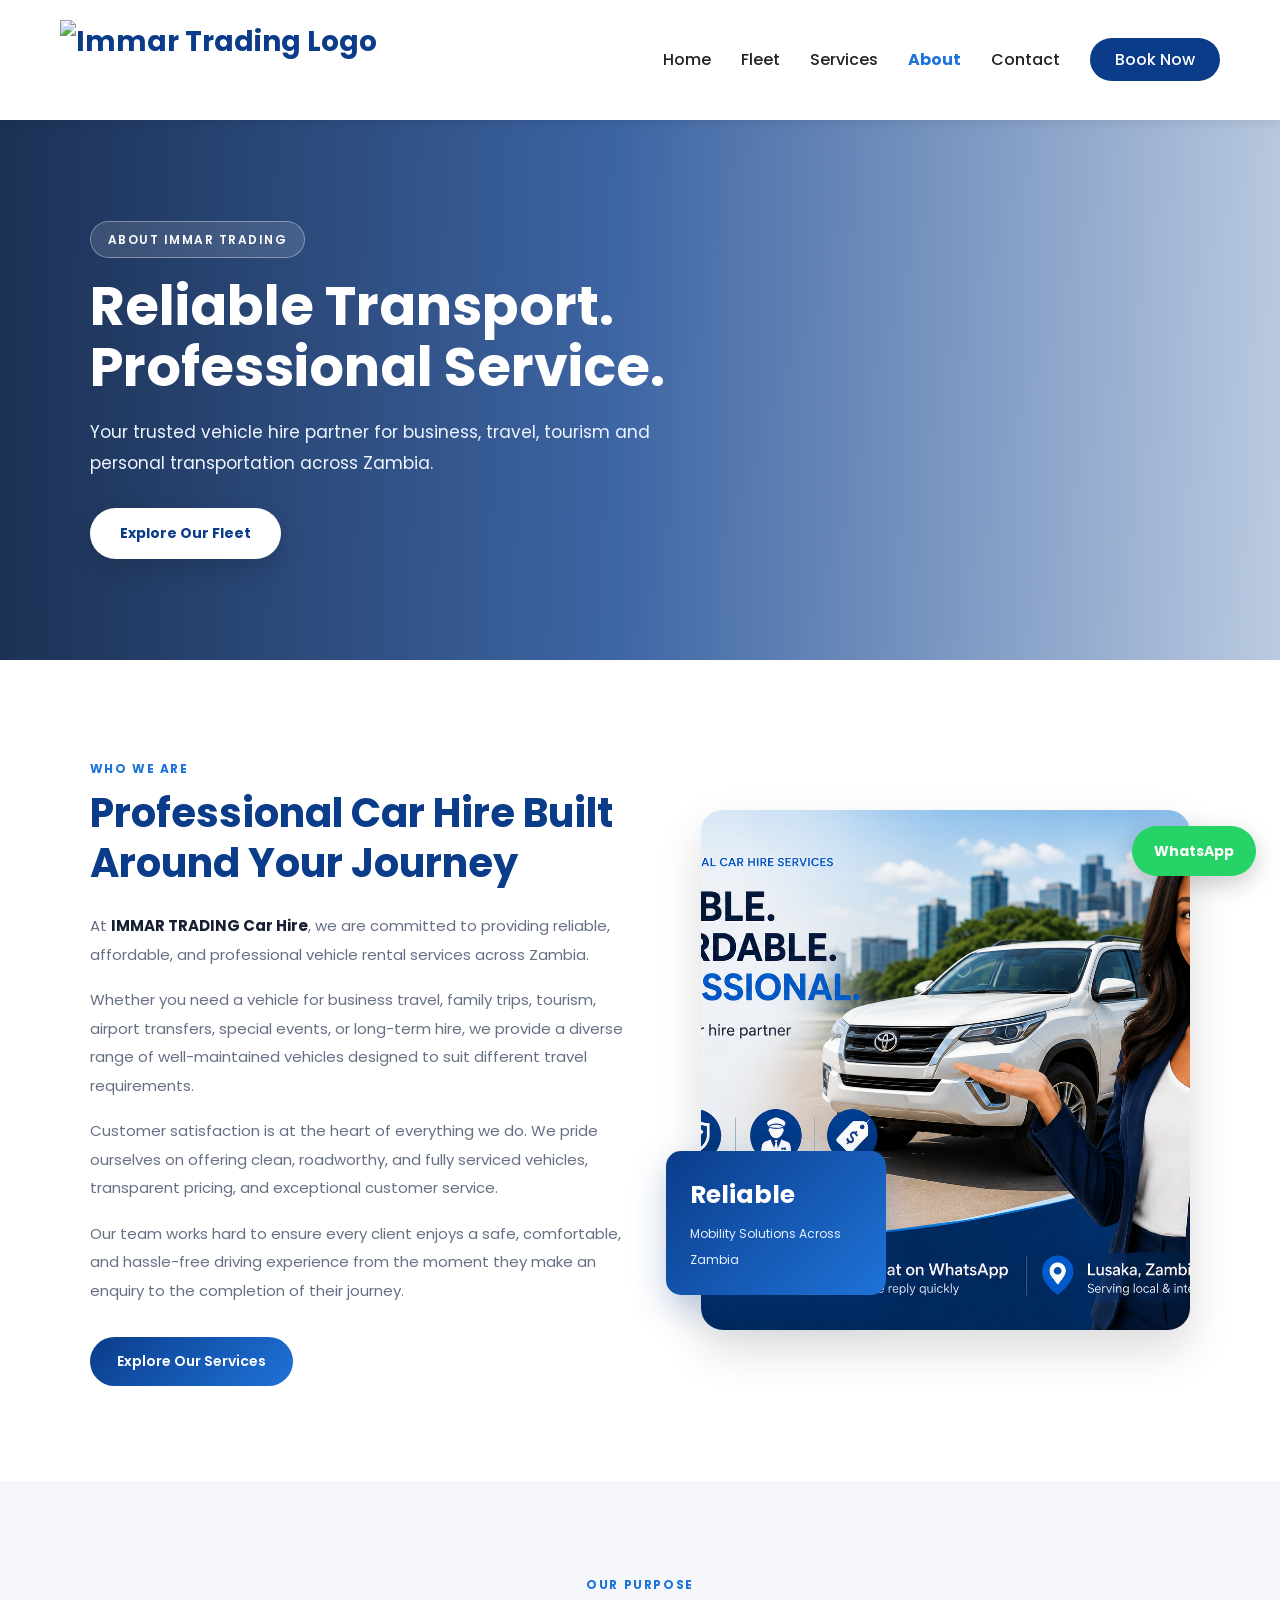
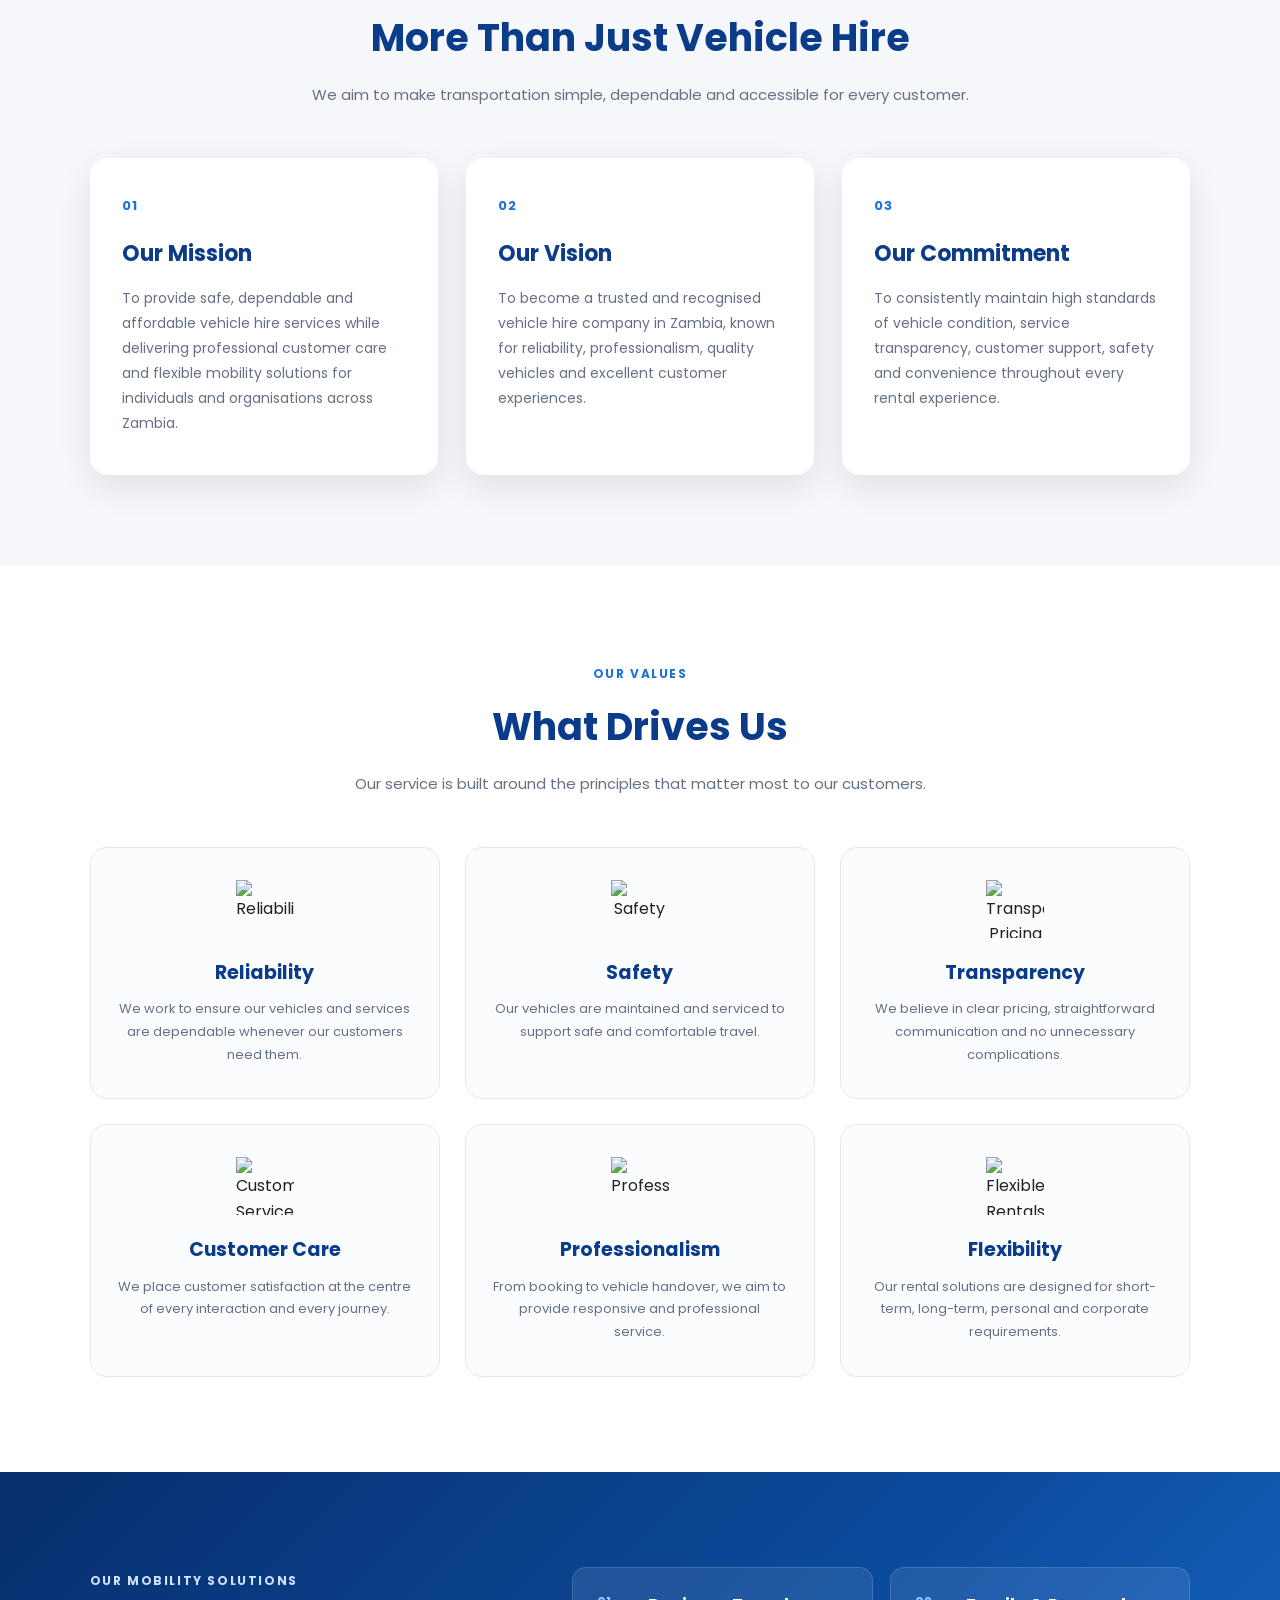
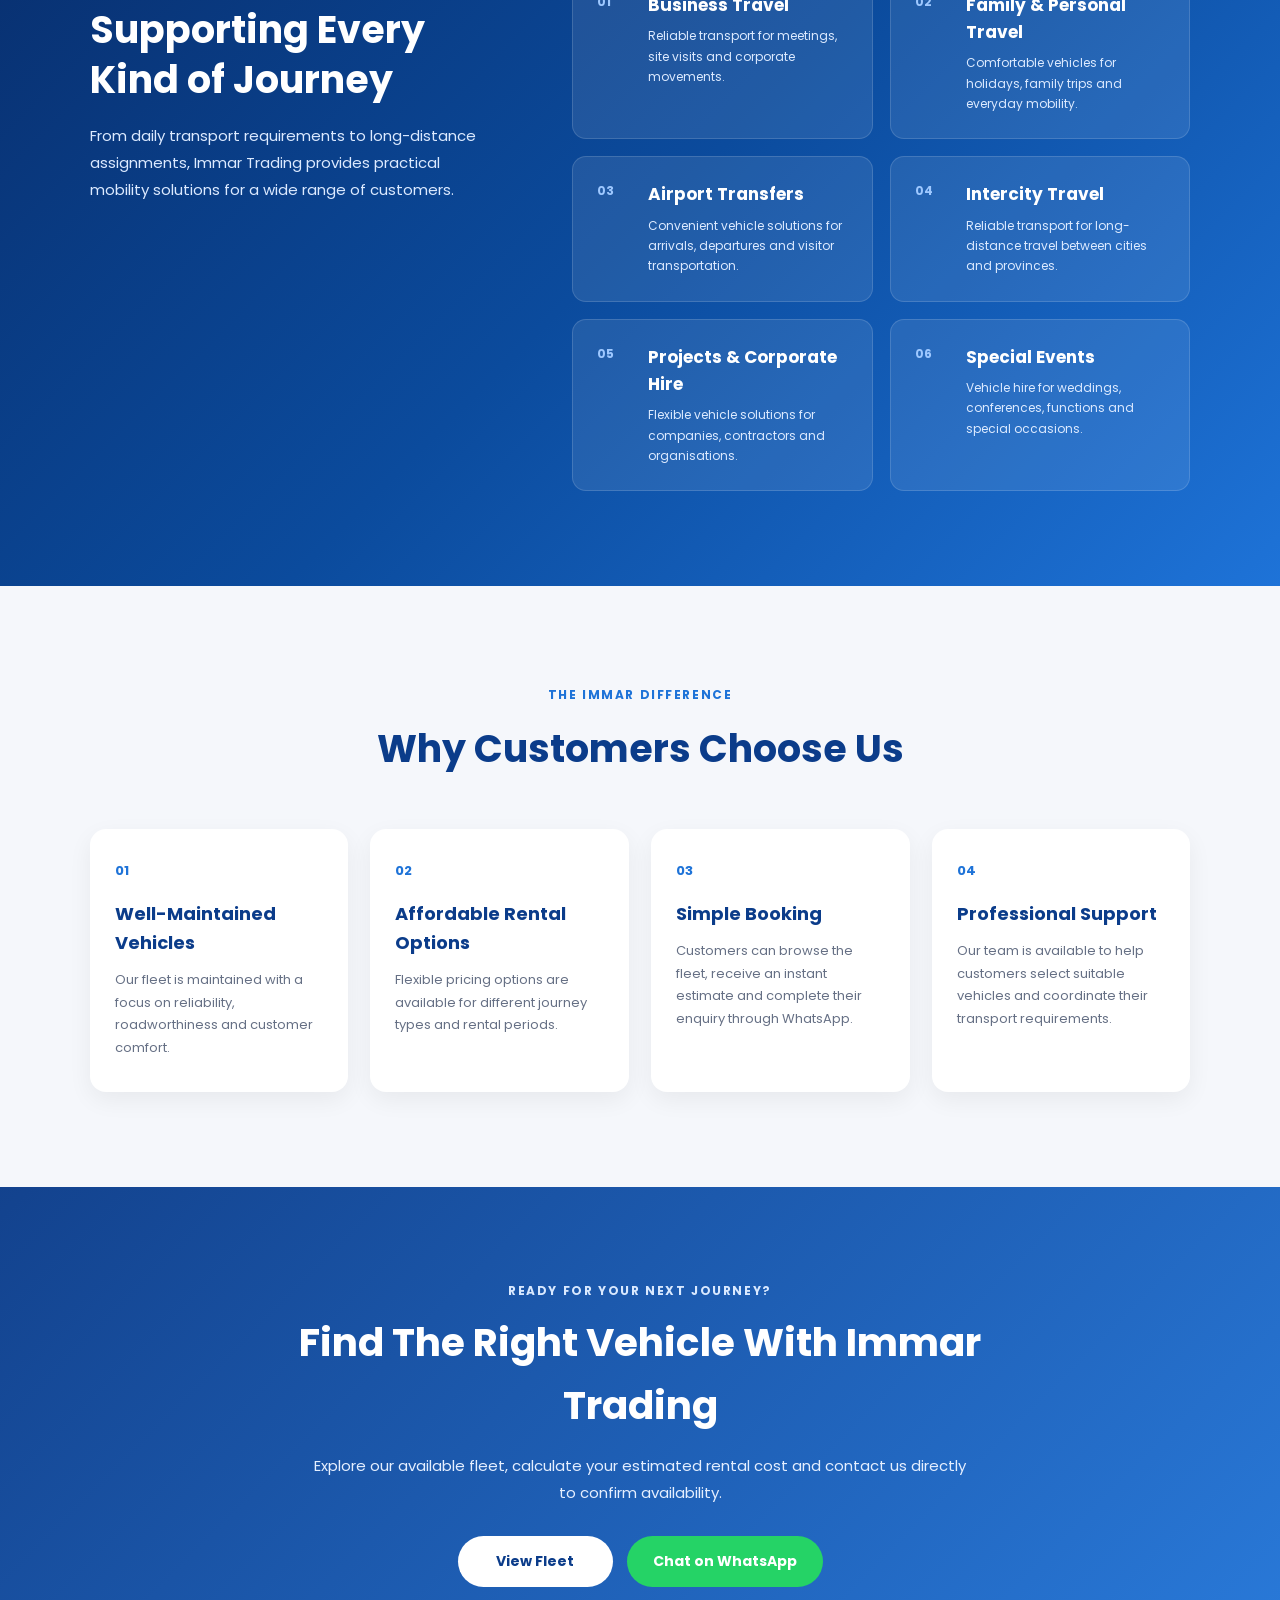
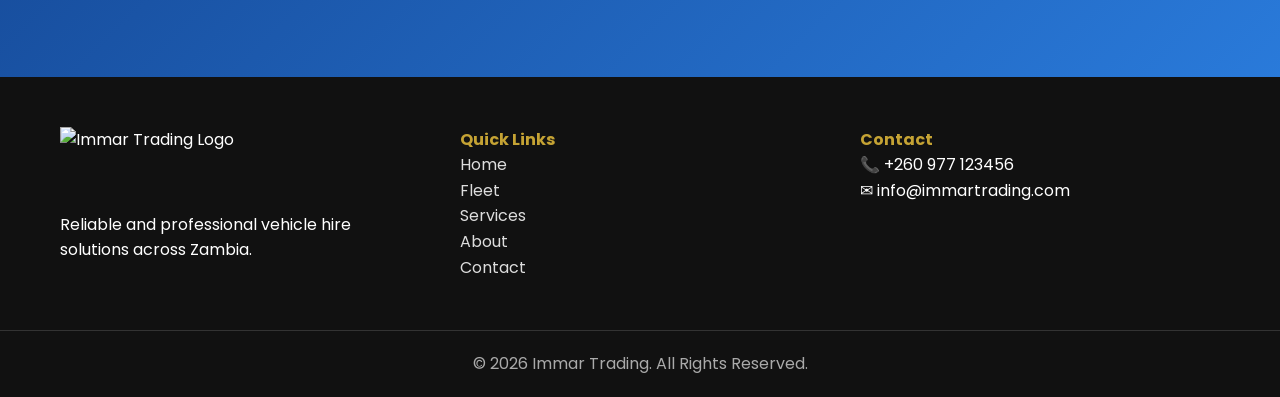
==== commit 25447090: "Update about.html" ====
--- a/about.html
+++ b/about.html
@@ -171,7 +171,7 @@
 <div class="about-image">
 
 <img
-src="images/about-car.png"
+src="about-car.png"
 alt="Immar Trading Car Hire Zambia">
 
 <div class="experience-card">
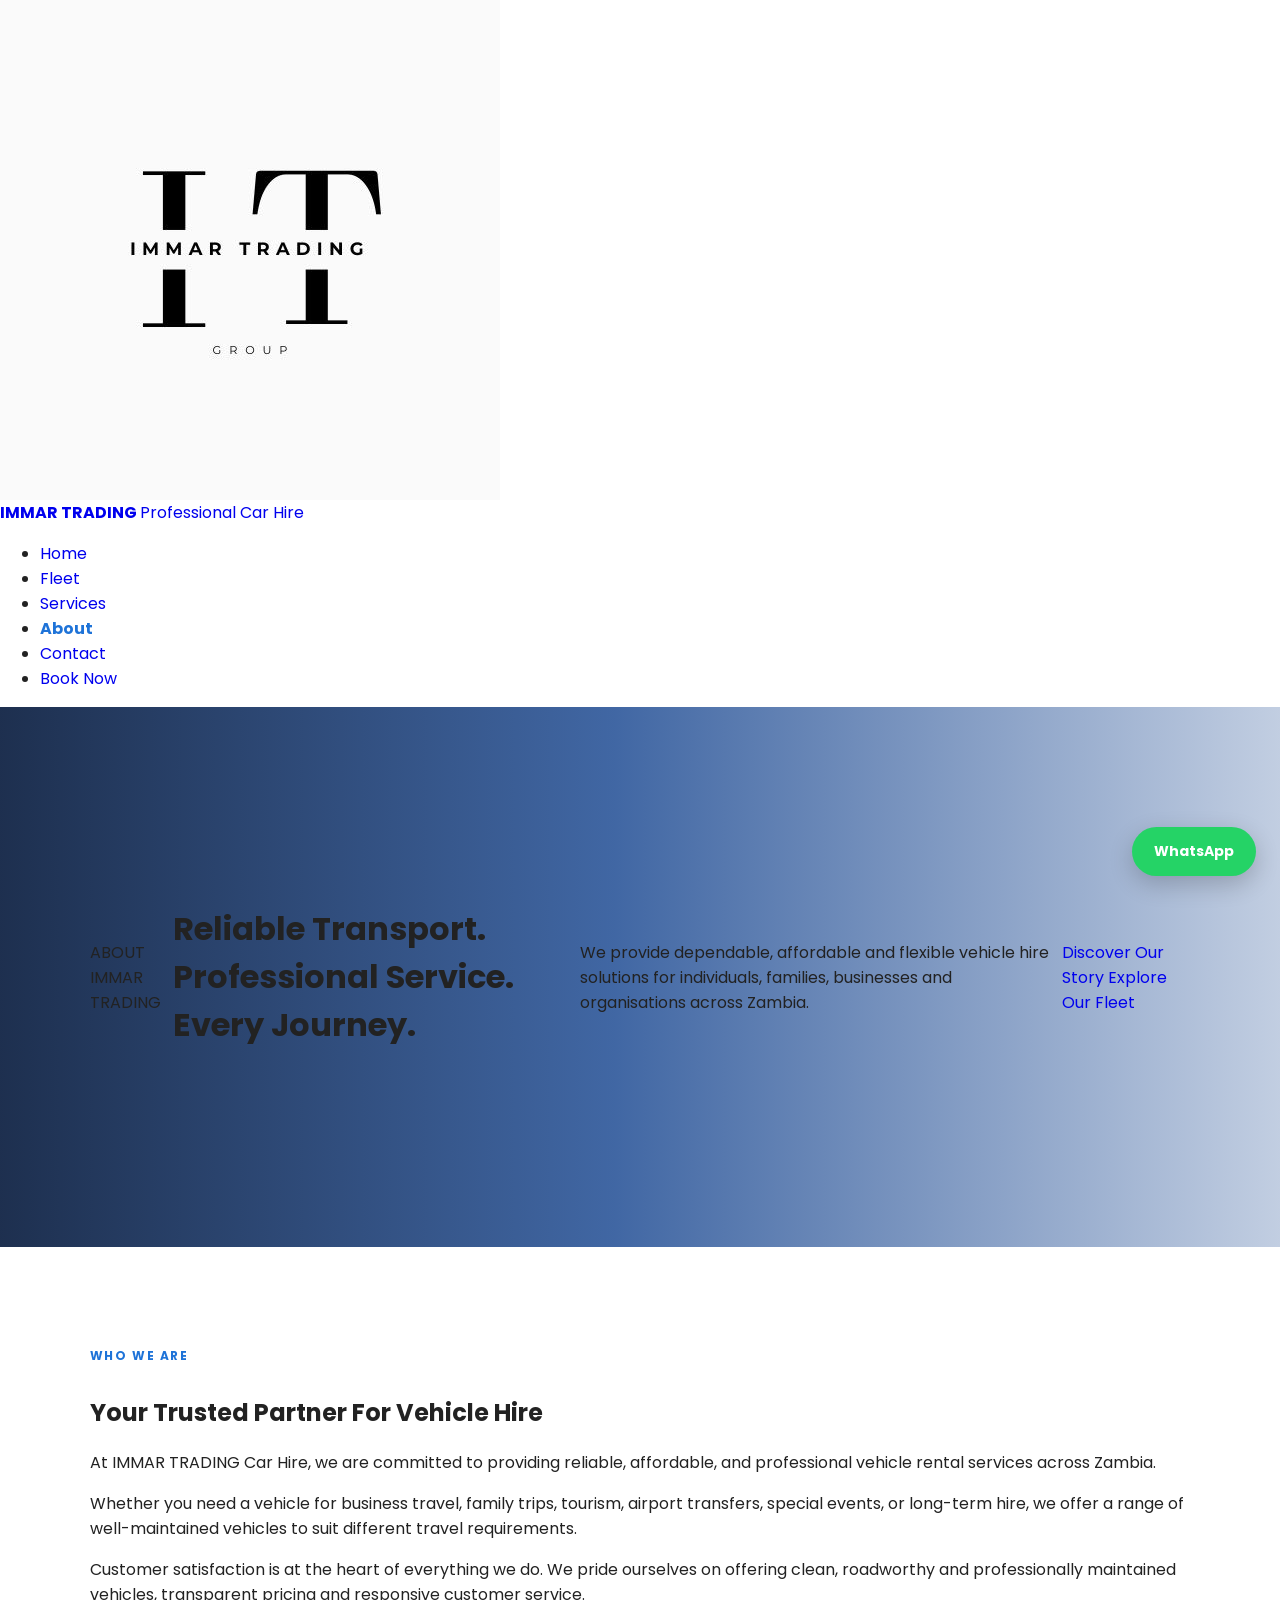
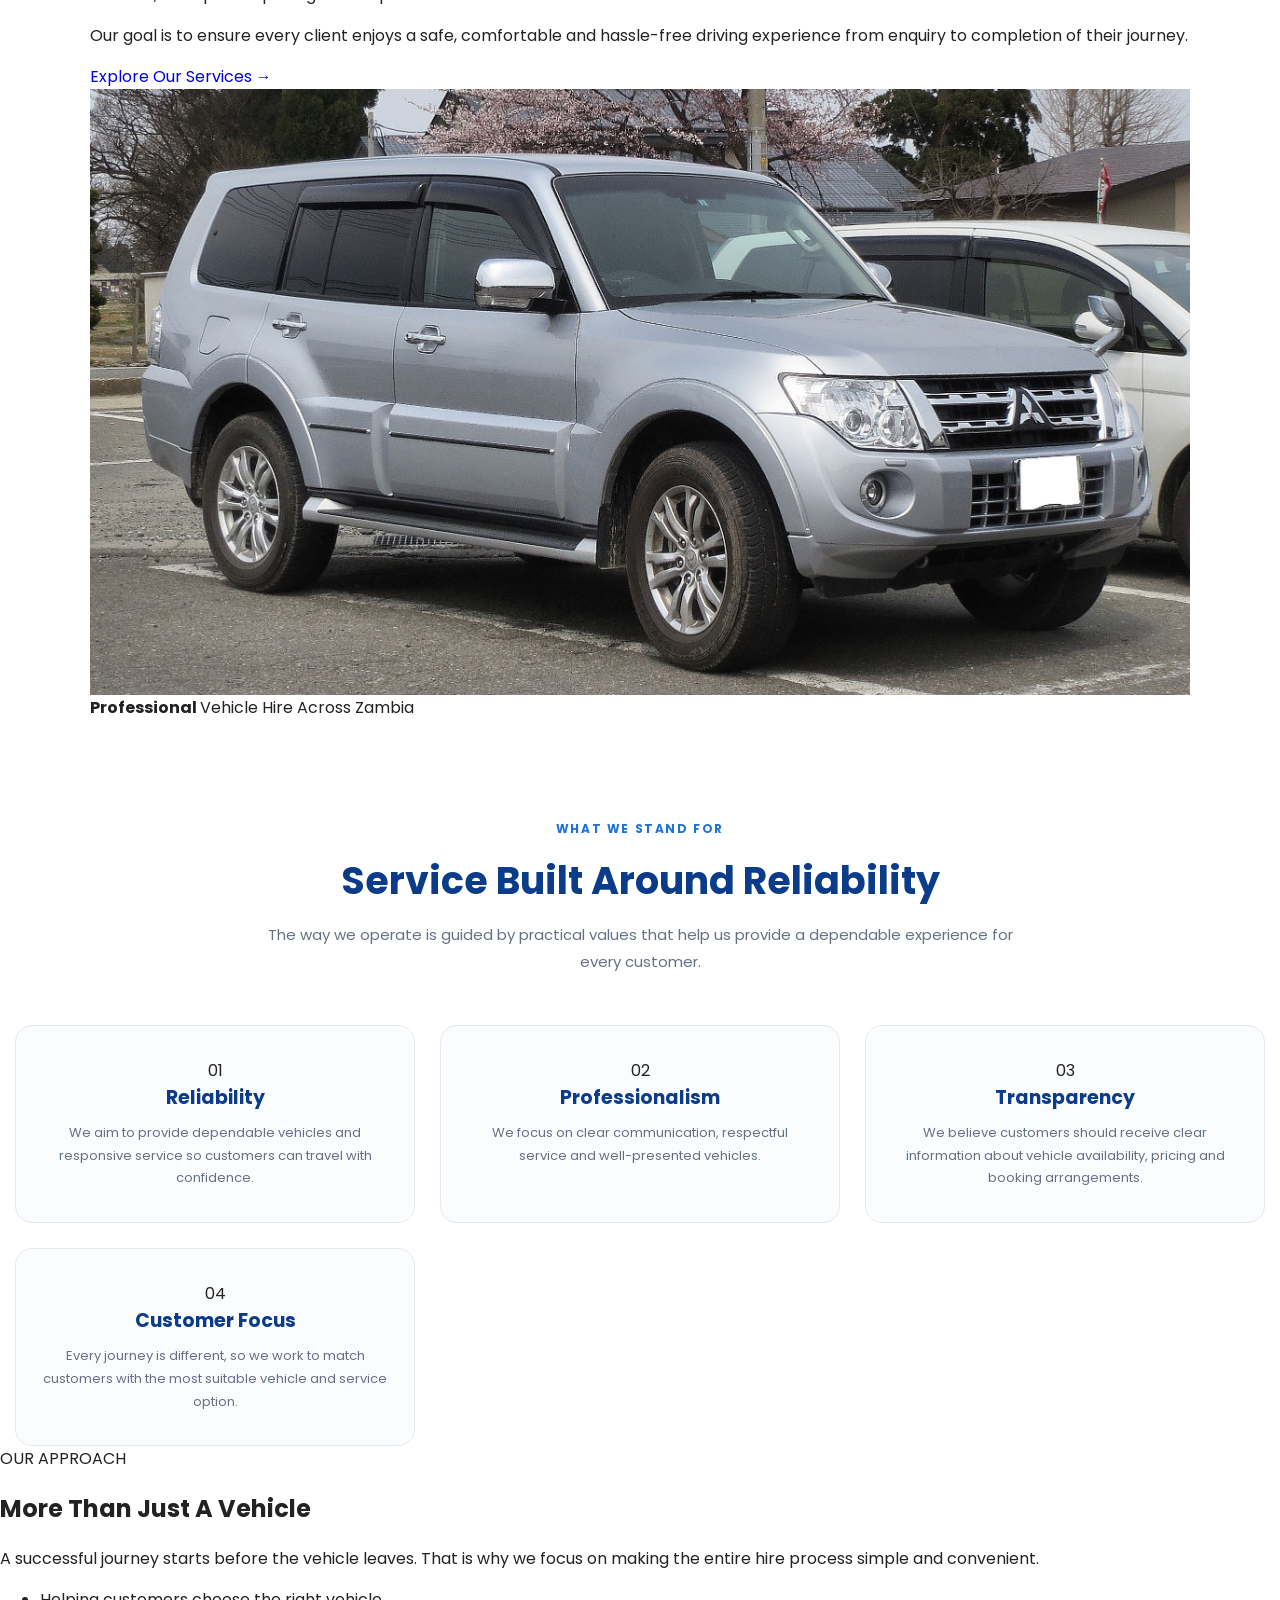
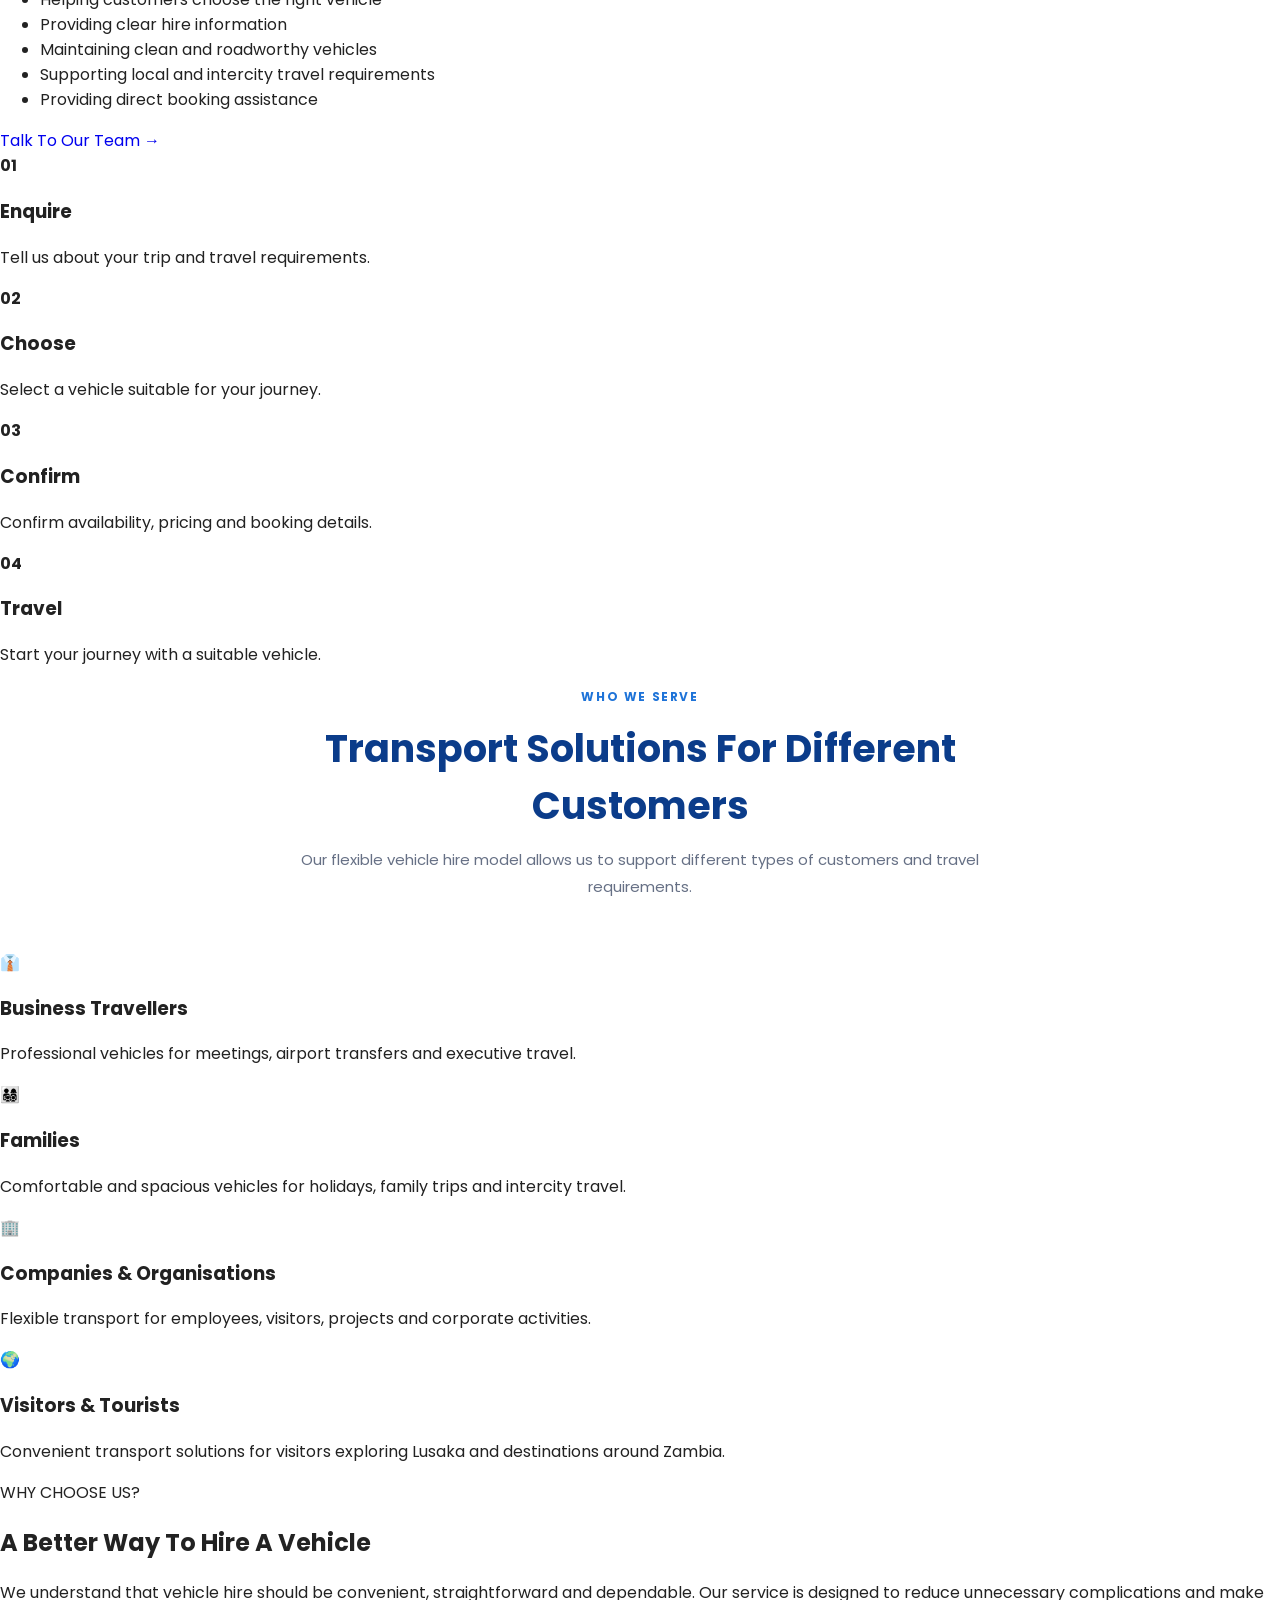
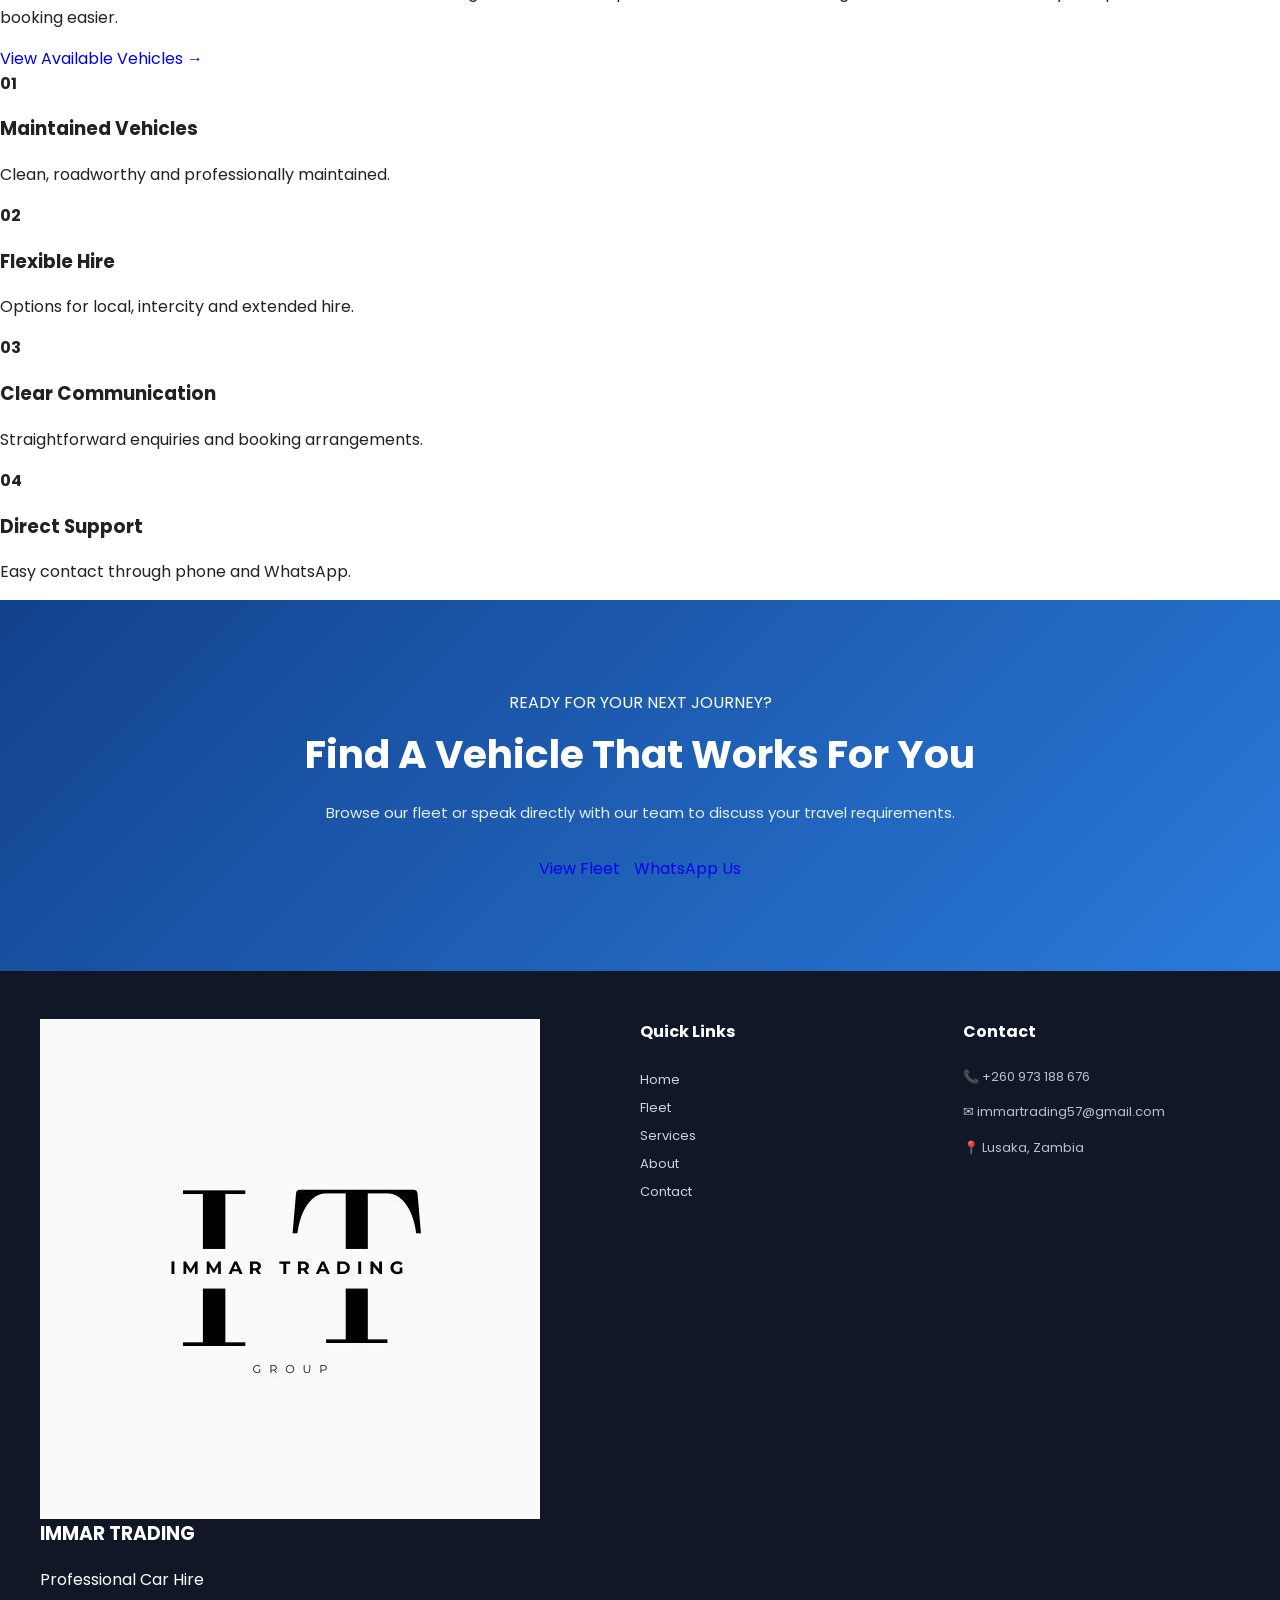
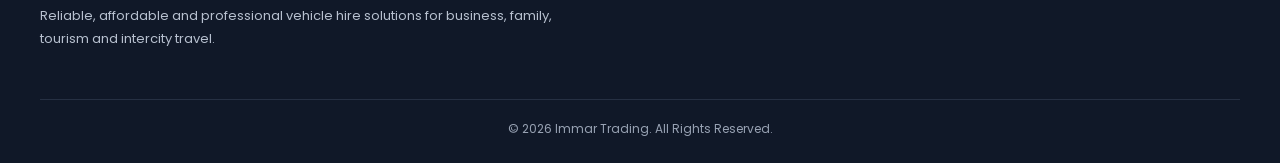
==== commit 3817c351: "Update about.html" ====
--- a/about.html
+++ b/about.html
@@ -1,687 +1,962 @@
 <!DOCTYPE html>
 <html lang="en">
-
 <head>
 
 <meta charset="UTF-8">
 
-<meta name="viewport" content="width=device-width, initial-scale=1.0">
-
-<title>About Us | Immar Trading Car Hire Zambia</title>
-
-<meta name="description" content="Learn more about Immar Trading Car Hire, a reliable and professional vehicle rental company providing affordable mobility solutions across Zambia.">
+<meta
+name="viewport"
+content="width=device-width, initial-scale=1.0"
+>
+
+<title>About Us | IMMAR TRADING Car Hire Zambia</title>
+
+<meta
+name="description"
+content="Learn more about IMMAR TRADING Car Hire, a professional vehicle hire company providing reliable, affordable and flexible transport solutions across Zambia."
+>
 
 <link rel="stylesheet" href="style.css">
 <link rel="stylesheet" href="about.css">
 
 <link rel="preconnect" href="https://fonts.googleapis.com">
-<link rel="preconnect" href="https://fonts.gstatic.com" crossorigin>
-
-<link href="https://fonts.googleapis.com/css2?family=Poppins:wght@400;500;600;700&display=swap" rel="stylesheet">
+
+<link rel="preconnect"
+href="https://fonts.gstatic.com"
+crossorigin>
+
+<link
+href="https://fonts.googleapis.com/css2?family=Poppins:wght@400;500;600;700&display=swap"
+rel="stylesheet">
 
 </head>
 
+
 <body>
 
 
-<!-- ==========================================
-NAVIGATION
-========================================== -->
-
-<header>
-
-<nav class="navbar">
-
-<div class="logo">
+<!-- =====================================================
+     HEADER
+===================================================== -->
+
+<header class="about-header">
+
+
+<nav class="about-navbar">
+
+
+<div class="about-brand">
 
 <a href="index.html">
 
-<img src="logo.png" alt="Immar Trading Logo">
-
-</a>
-
-</div>
-
-
-<button class="menu-toggle" id="menu-toggle">
-
+<img
+src="logo.jpeg"
+alt="IMMAR TRADING Logo"
+>
+
+<div class="about-brand-text">
+
+<strong>
+IMMAR TRADING
+</strong>
+
+<span>
+Professional Car Hire
+</span>
+
+</div>
+
+</a>
+
+</div>
+
+
+
+<button
+class="menu-toggle"
+id="menu-toggle"
+type="button"
+aria-label="Open navigation menu"
+aria-expanded="false"
+aria-controls="nav-links"
+>
 ☰
-
 </button>
 
 
-<ul class="nav-links" id="nav-links">
+
+<ul
+class="nav-links"
+id="nav-links"
+>
+
 
 <li>
-<a href="index.html">Home</a>
+<a href="index.html">
+Home
+</a>
 </li>
 
+
 <li>
-<a href="fleet.html">Fleet</a>
+<a href="fleet.html">
+Fleet
+</a>
 </li>
 
+
 <li>
-<a href="services.html">Services</a>
+<a href="services.html">
+Services
+</a>
 </li>
 
+
 <li>
-<a href="about.html" class="active">About</a>
+<a
+href="about.html"
+class="active"
+>
+About
+</a>
 </li>
 
+
 <li>
-<a href="contact.html">Contact</a>
+<a href="contact.html">
+Contact
+</a>
 </li>
 
+
 <li>
 
 <a
+href="https://wa.me/260973188676?text=Hello%20IMMAR%20TRADING%2C%20I%20would%20like%20to%20book%20a%20vehicle."
 class="nav-book"
-href="https://wa.me/260977123456?text=Hello%20Immar%20Trading,%20I%20would%20like%20to%20hire%20a%20vehicle."
-target="_blank">
-
+target="_blank"
+rel="noopener"
+>
 Book Now
-
 </a>
 
 </li>
 
+
 </ul>
 
+
 </nav>
 
-</header>
-
-
-
-<!-- ==========================================
-ABOUT HERO
-========================================== -->
-
-<section class="about-hero">
-
-<div class="about-overlay"></div>
-
-<div class="about-hero-content">
-
-<span class="about-tag">
+
+
+<!-- =====================================================
+     HERO
+===================================================== -->
+
+<div class="about-hero">
+
+
+<span class="about-hero-label">
 ABOUT IMMAR TRADING
 </span>
 
+
 <h1>
-Reliable Transport.<br>
-Professional Service.
+Reliable Transport. Professional Service. Every Journey.
 </h1>
 
-<p>
-Your trusted vehicle hire partner for business, travel,
-tourism and personal transportation across Zambia.
-</p>
-
-<a href="fleet.html" class="about-hero-btn">
+
+<p>
+
+We provide dependable, affordable and flexible vehicle
+hire solutions for individuals, families, businesses
+and organisations across Zambia.
+
+</p>
+
+
+<div class="about-hero-buttons">
+
+
+<a
+href="#our-story"
+class="about-primary-btn"
+>
+Discover Our Story
+</a>
+
+
+<a
+href="fleet.html"
+class="about-secondary-btn"
+>
 Explore Our Fleet
 </a>
 
-</div>
-
-</section>
-
-
-
-<!-- ==========================================
-WHO WE ARE
-========================================== -->
-
-<section class="about-intro">
-
-<div class="about-intro-grid">
-
-<div class="about-intro-content">
+
+</div>
+
+
+</div>
+
+
+</header>
+
+
+
+<!-- =====================================================
+     ABOUT INTRO
+===================================================== -->
+
+<section
+class="about-intro"
+id="our-story"
+>
+
+
+<div class="about-intro-container">
+
+
+<div class="about-intro-copy">
+
 
 <span class="section-label">
 WHO WE ARE
 </span>
 
+
 <h2>
-Professional Car Hire Built Around Your Journey
+Your Trusted Partner For Vehicle Hire
 </h2>
 
-<p>
-At <strong>IMMAR TRADING Car Hire</strong>, we are committed to providing reliable, affordable, and professional vehicle rental services across Zambia.
-</p>
-
-<p>
-Whether you need a vehicle for business travel, family trips, tourism, airport transfers, special events, or long-term hire, we provide a diverse range of well-maintained vehicles designed to suit different travel requirements.
-</p>
-
-<p>
-Customer satisfaction is at the heart of everything we do. We pride ourselves on offering clean, roadworthy, and fully serviced vehicles, transparent pricing, and exceptional customer service.
-</p>
-
-<p>
-Our team works hard to ensure every client enjoys a safe, comfortable, and hassle-free driving experience from the moment they make an enquiry to the completion of their journey.
-</p>
-
-<a href="services.html" class="about-link-btn">
-Explore Our Services
-</a>
-
-</div>
-
-
-<div class="about-image">
+
+<p>
+
+At IMMAR TRADING Car Hire, we are committed to providing
+reliable, affordable, and professional vehicle rental
+services across Zambia.
+
+</p>
+
+
+<p>
+
+Whether you need a vehicle for business travel, family trips,
+tourism, airport transfers, special events, or long-term hire,
+we offer a range of well-maintained vehicles to suit
+different travel requirements.
+
+</p>
+
+
+<p>
+
+Customer satisfaction is at the heart of everything we do.
+We pride ourselves on offering clean, roadworthy and
+professionally maintained vehicles, transparent pricing
+and responsive customer service.
+
+</p>
+
+
+<p>
+
+Our goal is to ensure every client enjoys a safe,
+comfortable and hassle-free driving experience from
+enquiry to completion of their journey.
+
+</p>
+
+
+<a
+href="services.html"
+class="about-text-link"
+>
+Explore Our Services →
+</a>
+
+
+</div>
+
+
+
+<div class="about-intro-visual">
+
+
+<div class="about-image-card">
 
 <img
-src="about-car.png"
-alt="Immar Trading Car Hire Zambia">
-
-<div class="experience-card">
-
-<strong>Reliable</strong>
+src="pajero.jpeg"
+alt="IMMAR TRADING vehicle"
+>
+
+</div>
+
+
+<div class="about-stat-card">
+
+<strong>
+Professional
+</strong>
 
 <span>
-Mobility Solutions Across Zambia
+Vehicle Hire Across Zambia
 </span>
 
 </div>
 
-</div>
-
-</div>
+
+</div>
+
+
+</div>
+
 
 </section>
 
 
 
-<!-- ==========================================
-OUR PURPOSE
-========================================== -->
-
-<section class="purpose-section">
+<!-- =====================================================
+     VALUES
+===================================================== -->
+
+<section class="about-values">
+
 
 <div class="section-heading">
 
+
 <span class="section-label">
-OUR PURPOSE
+WHAT WE STAND FOR
 </span>
 
+
 <h2>
-More Than Just Vehicle Hire
+Service Built Around Reliability
 </h2>
 
-<p>
-We aim to make transportation simple, dependable and accessible for every customer.
-</p>
-
-</div>
-
-
-<div class="purpose-grid">
-
-
-<div class="purpose-card">
-
-<div class="purpose-number">
-01
-</div>
-
-<h3>
-Our Mission
-</h3>
-
-<p>
-To provide safe, dependable and affordable vehicle hire services while delivering professional customer care and flexible mobility solutions for individuals and organisations across Zambia.
-</p>
-
-</div>
-
-
-
-<div class="purpose-card">
-
-<div class="purpose-number">
-02
-</div>
-
-<h3>
-Our Vision
-</h3>
-
-<p>
-To become a trusted and recognised vehicle hire company in Zambia, known for reliability, professionalism, quality vehicles and excellent customer experiences.
-</p>
-
-</div>
-
-
-
-<div class="purpose-card">
-
-<div class="purpose-number">
-03
-</div>
-
-<h3>
-Our Commitment
-</h3>
-
-<p>
-To consistently maintain high standards of vehicle condition, service transparency, customer support, safety and convenience throughout every rental experience.
-</p>
-
-</div>
-
-
-</div>
+
+<p>
+
+The way we operate is guided by practical values that
+help us provide a dependable experience for every customer.
+
+</p>
+
+
+</div>
+
+
+
+<div class="values-grid">
+
+
+<div class="value-card">
+
+<span>01</span>
+
+<h3>
+Reliability
+</h3>
+
+<p>
+
+We aim to provide dependable vehicles and responsive
+service so customers can travel with confidence.
+
+</p>
+
+</div>
+
+
+
+<div class="value-card">
+
+<span>02</span>
+
+<h3>
+Professionalism
+</h3>
+
+<p>
+
+We focus on clear communication, respectful service
+and well-presented vehicles.
+
+</p>
+
+</div>
+
+
+
+<div class="value-card">
+
+<span>03</span>
+
+<h3>
+Transparency
+</h3>
+
+<p>
+
+We believe customers should receive clear information
+about vehicle availability, pricing and booking arrangements.
+
+</p>
+
+</div>
+
+
+
+<div class="value-card">
+
+<span>04</span>
+
+<h3>
+Customer Focus
+</h3>
+
+<p>
+
+Every journey is different, so we work to match customers
+with the most suitable vehicle and service option.
+
+</p>
+
+</div>
+
+
+</div>
+
 
 </section>
 
 
 
-<!-- ==========================================
-CORE VALUES
-========================================== -->
-
-<section class="values-section">
-
-<div class="section-heading">
-
-<span class="section-label">
-OUR VALUES
+<!-- =====================================================
+     OUR APPROACH
+===================================================== -->
+
+<section class="about-approach">
+
+
+<div class="about-approach-container">
+
+
+<div class="approach-copy">
+
+
+<span>
+OUR APPROACH
 </span>
 
+
 <h2>
-What Drives Us
+More Than Just A Vehicle
 </h2>
 
-<p>
-Our service is built around the principles that matter most to our customers.
-</p>
-
-</div>
-
-
-<div class="values-grid">
-
-
-<div class="value-card">
-
-<img
-src="images/icons/reliability.png"
-alt="Reliability">
-
-<h3>
-Reliability
-</h3>
-
-<p>
-We work to ensure our vehicles and services are dependable whenever our customers need them.
-</p>
-
-</div>
-
-
-
-<div class="value-card">
-
-<img
-src="images/icons/safety.png"
-alt="Safety">
-
-<h3>
-Safety
-</h3>
-
-<p>
-Our vehicles are maintained and serviced to support safe and comfortable travel.
-</p>
-
-</div>
-
-
-
-<div class="value-card">
-
-<img
-src="images/icons/transparency.png"
-alt="Transparent Pricing">
-
-<h3>
-Transparency
-</h3>
-
-<p>
-We believe in clear pricing, straightforward communication and no unnecessary complications.
-</p>
-
-</div>
-
-
-
-<div class="value-card">
-
-<img
-src="images/icons/customer-care.png"
-alt="Customer Service">
-
-<h3>
-Customer Care
-</h3>
-
-<p>
-We place customer satisfaction at the centre of every interaction and every journey.
-</p>
-
-</div>
-
-
-
-<div class="value-card">
-
-<img
-src="images/icons/professional.png"
-alt="Professionalism">
-
-<h3>
-Professionalism
-</h3>
-
-<p>
-From booking to vehicle handover, we aim to provide responsive and professional service.
-</p>
-
-</div>
-
-
-
-<div class="value-card">
-
-<img
-src="images/icons/flexible.png"
-alt="Flexible Rentals">
-
-<h3>
-Flexibility
-</h3>
-
-<p>
-Our rental solutions are designed for short-term, long-term, personal and corporate requirements.
-</p>
-
-</div>
-
-
-</div>
-
-</section>
-
-
-
-<!-- ==========================================
-WHAT WE PROVIDE
-========================================== -->
-
-<section class="about-services">
-
-<div class="about-services-container">
-
-<div class="about-services-heading">
-
-<span class="section-label light-label">
-OUR MOBILITY SOLUTIONS
-</span>
-
-<h2>
-Supporting Every Kind of Journey
-</h2>
-
-<p>
-From daily transport requirements to long-distance assignments, Immar Trading provides practical mobility solutions for a wide range of customers.
-</p>
-
-</div>
-
-
-<div class="about-service-list">
-
-
-<div class="about-service-item">
-<span>01</span>
-<div>
-<h3>Business Travel</h3>
-<p>Reliable transport for meetings, site visits and corporate movements.</p>
-</div>
-</div>
-
-
-<div class="about-service-item">
-<span>02</span>
-<div>
-<h3>Family & Personal Travel</h3>
-<p>Comfortable vehicles for holidays, family trips and everyday mobility.</p>
-</div>
-</div>
-
-
-<div class="about-service-item">
-<span>03</span>
-<div>
-<h3>Airport Transfers</h3>
-<p>Convenient vehicle solutions for arrivals, departures and visitor transportation.</p>
-</div>
-</div>
-
-
-<div class="about-service-item">
-<span>04</span>
-<div>
-<h3>Intercity Travel</h3>
-<p>Reliable transport for long-distance travel between cities and provinces.</p>
-</div>
-</div>
-
-
-<div class="about-service-item">
-<span>05</span>
-<div>
-<h3>Projects & Corporate Hire</h3>
-<p>Flexible vehicle solutions for companies, contractors and organisations.</p>
-</div>
-</div>
-
-
-<div class="about-service-item">
-<span>06</span>
-<div>
-<h3>Special Events</h3>
-<p>Vehicle hire for weddings, conferences, functions and special occasions.</p>
-</div>
-</div>
-
-
-</div>
-
-</div>
-
-</section>
-
-
-
-<!-- ==========================================
-WHY IMMAR
-========================================== -->
-
-<section class="why-about">
-
-<div class="section-heading">
-
-<span class="section-label">
-THE IMMAR DIFFERENCE
-</span>
-
-<h2>
-Why Customers Choose Us
-</h2>
-
-</div>
-
-
-<div class="why-about-grid">
-
-
-<div class="why-about-card">
+
+<p>
+
+A successful journey starts before the vehicle leaves.
+That is why we focus on making the entire hire process
+simple and convenient.
+
+</p>
+
+
+<ul>
+
+<li>
+Helping customers choose the right vehicle
+</li>
+
+<li>
+Providing clear hire information
+</li>
+
+<li>
+Maintaining clean and roadworthy vehicles
+</li>
+
+<li>
+Supporting local and intercity travel requirements
+</li>
+
+<li>
+Providing direct booking assistance
+</li>
+
+</ul>
+
+
+<a href="contact.html">
+Talk To Our Team →
+</a>
+
+
+</div>
+
+
+
+<div class="approach-grid">
+
+
+<div class="approach-card">
 
 <strong>
 01
 </strong>
 
 <h3>
-Well-Maintained Vehicles
-</h3>
-
-<p>
-Our fleet is maintained with a focus on reliability, roadworthiness and customer comfort.
-</p>
-
-</div>
-
-
-
-<div class="why-about-card">
+Enquire
+</h3>
+
+<p>
+Tell us about your trip and travel requirements.
+</p>
+
+</div>
+
+
+
+<div class="approach-card">
 
 <strong>
 02
 </strong>
 
 <h3>
-Affordable Rental Options
-</h3>
-
-<p>
-Flexible pricing options are available for different journey types and rental periods.
-</p>
-
-</div>
-
-
-
-<div class="why-about-card">
+Choose
+</h3>
+
+<p>
+Select a vehicle suitable for your journey.
+</p>
+
+</div>
+
+
+
+<div class="approach-card">
 
 <strong>
 03
 </strong>
 
 <h3>
-Simple Booking
-</h3>
-
-<p>
-Customers can browse the fleet, receive an instant estimate and complete their enquiry through WhatsApp.
-</p>
-
-</div>
-
-
-
-<div class="why-about-card">
+Confirm
+</h3>
+
+<p>
+Confirm availability, pricing and booking details.
+</p>
+
+</div>
+
+
+
+<div class="approach-card">
 
 <strong>
 04
 </strong>
 
 <h3>
-Professional Support
-</h3>
-
-<p>
-Our team is available to help customers select suitable vehicles and coordinate their transport requirements.
-</p>
-
-</div>
-
-
-</div>
+Travel
+</h3>
+
+<p>
+Start your journey with a suitable vehicle.
+</p>
+
+</div>
+
+
+</div>
+
+
+</div>
+
 
 </section>
 
 
 
-<!-- ==========================================
-CTA
-========================================== -->
-
-<section class="about-cta">
-
-<div class="about-cta-content">
+<!-- =====================================================
+     WHO WE SERVE
+===================================================== -->
+
+<section class="about-customers">
+
+
+<div class="section-heading">
+
+
+<span class="section-label">
+WHO WE SERVE
+</span>
+
+
+<h2>
+Transport Solutions For Different Customers
+</h2>
+
+
+<p>
+
+Our flexible vehicle hire model allows us to support
+different types of customers and travel requirements.
+
+</p>
+
+
+</div>
+
+
+
+<div class="customer-grid">
+
+
+<div class="customer-card">
+
+<div class="customer-icon">
+👔
+</div>
+
+<h3>
+Business Travellers
+</h3>
+
+<p>
+
+Professional vehicles for meetings, airport transfers
+and executive travel.
+
+</p>
+
+</div>
+
+
+
+<div class="customer-card">
+
+<div class="customer-icon">
+👨‍👩‍👧‍👦
+</div>
+
+<h3>
+Families
+</h3>
+
+<p>
+
+Comfortable and spacious vehicles for holidays,
+family trips and intercity travel.
+
+</p>
+
+</div>
+
+
+
+<div class="customer-card">
+
+<div class="customer-icon">
+🏢
+</div>
+
+<h3>
+Companies & Organisations
+</h3>
+
+<p>
+
+Flexible transport for employees, visitors,
+projects and corporate activities.
+
+</p>
+
+</div>
+
+
+
+<div class="customer-card">
+
+<div class="customer-icon">
+🌍
+</div>
+
+<h3>
+Visitors & Tourists
+</h3>
+
+<p>
+
+Convenient transport solutions for visitors
+exploring Lusaka and destinations around Zambia.
+
+</p>
+
+</div>
+
+
+</div>
+
+
+</section>
+
+
+
+<!-- =====================================================
+     WHY CHOOSE US
+===================================================== -->
+
+<section class="about-why">
+
+
+<div class="about-why-container">
+
+
+<div class="about-why-copy">
+
+
+<span>
+WHY CHOOSE US?
+</span>
+
+
+<h2>
+A Better Way To Hire A Vehicle
+</h2>
+
+
+<p>
+
+We understand that vehicle hire should be convenient,
+straightforward and dependable. Our service is designed
+to reduce unnecessary complications and make booking easier.
+
+</p>
+
+
+<a href="fleet.html">
+View Available Vehicles →
+</a>
+
+
+</div>
+
+
+
+<div class="about-benefits">
+
+
+<div class="about-benefit-card">
+
+<strong>
+01
+</strong>
+
+<h3>
+Maintained Vehicles
+</h3>
+
+<p>
+Clean, roadworthy and professionally maintained.
+</p>
+
+</div>
+
+
+
+<div class="about-benefit-card">
+
+<strong>
+02
+</strong>
+
+<h3>
+Flexible Hire
+</h3>
+
+<p>
+Options for local, intercity and extended hire.
+</p>
+
+</div>
+
+
+
+<div class="about-benefit-card">
+
+<strong>
+03
+</strong>
+
+<h3>
+Clear Communication
+</h3>
+
+<p>
+Straightforward enquiries and booking arrangements.
+</p>
+
+</div>
+
+
+
+<div class="about-benefit-card">
+
+<strong>
+04
+</strong>
+
+<h3>
+Direct Support
+</h3>
+
+<p>
+Easy contact through phone and WhatsApp.
+</p>
+
+</div>
+
+
+</div>
+
+
+</div>
+
+
+</section>
+
+
+
+<!-- =====================================================
+     CTA
+===================================================== -->
+
+<section class="about-cta-wrap">
+
+
+<div class="about-cta">
+
+
+<div>
+
 
 <span>
 READY FOR YOUR NEXT JOURNEY?
 </span>
 
+
 <h2>
-Find The Right Vehicle With Immar Trading
+Find A Vehicle That Works For You
 </h2>
 
-<p>
-Explore our available fleet, calculate your estimated rental cost and contact us directly to confirm availability.
-</p>
+
+<p>
+
+Browse our fleet or speak directly with our team
+to discuss your travel requirements.
+
+</p>
+
+
+</div>
+
+
 
 <div class="about-cta-buttons">
+
 
 <a
 href="fleet.html"
-class="cta-primary">
-
+class="about-cta-primary"
+>
 View Fleet
-
 </a>
 
 
 <a
-href="https://wa.me/260977123456?text=Hello%20Immar%20Trading,%20I%20would%20like%20to%20enquire%20about%20vehicle%20hire."
+href="https://wa.me/260973188676?text=Hello%20IMMAR%20TRADING%2C%20I%20would%20like%20to%20make%20a%20vehicle%20hire%20enquiry."
 target="_blank"
-class="cta-secondary">
-
-Chat on WhatsApp
-
-</a>
-
-</div>
-
-</div>
+rel="noopener"
+class="about-cta-whatsapp"
+>
+WhatsApp Us
+</a>
+
+
+</div>
+
+
+</div>
+
 
 </section>
 
 
 
-<!-- ==========================================
-FOOTER
-========================================== -->
+<!-- =====================================================
+     FOOTER
+===================================================== -->
 
 <footer>
 
+
 <div class="footer-content">
 
 
 <div>
 
+
+<div class="footer-brand-about">
+
 <img
-src="logo.png"
-class="footer-logo"
-alt="Immar Trading Logo">
-
-<p>
-Reliable and professional vehicle hire solutions across Zambia.
-</p>
-
-</div>
+src="logo.jpeg"
+alt="IMMAR TRADING Logo"
+>
 
 
 <div>
+
+<h3>
+IMMAR TRADING
+</h3>
+
+<span>
+Professional Car Hire
+</span>
+
+</div>
+
+
+</div>
+
+
+<p>
+
+Reliable, affordable and professional vehicle hire
+solutions for business, family, tourism and intercity travel.
+
+</p>
+
+
+</div>
+
+
+
+<div>
+
 
 <h4>
 Quick Links
 </h4>
 
+
 <a href="index.html">
 Home
 </a>
@@ -706,55 +981,68 @@
 Contact
 </a>
 
-</div>
+
+</div>
+
 
 
 <div>
+
 
 <h4>
 Contact
 </h4>
 
-<p>
-📞 +260 977 123456
-</p>
-
-<p>
-✉ info@immartrading.com
-</p>
-
-</div>
-
-
-</div>
+
+<p>
+📞 +260 973 188 676
+</p>
+
+<p>
+✉ immartrading57@gmail.com
+</p>
+
+<p>
+📍 Lusaka, Zambia
+</p>
+
+
+</div>
+
+
+</div>
+
 
 
 <div class="copyright">
 
-© 2026 Immar Trading. All Rights Reserved.
-
-</div>
+© 2026 IMMAR TRADING Car Hire. All Rights Reserved.
+
+</div>
+
 
 </footer>
 
 
 
-<!-- ==========================================
-FLOATING WHATSAPP
-========================================== -->
+<!-- =====================================================
+     FLOATING WHATSAPP
+===================================================== -->
 
 <a
-href="https://wa.me/260977123456?text=Hello%20Immar%20Trading,%20I%20would%20like%20to%20enquire%20about%20vehicle%20hire."
+href="https://wa.me/260973188676?text=Hello%20IMMAR%20TRADING%2C%20I%20would%20like%20to%20make%20a%20vehicle%20hire%20enquiry."
 class="whatsapp"
-target="_blank">
-
+target="_blank"
+rel="noopener"
+>
 WhatsApp
-
-</a>
+</a>
+
 
 
 <script src="script.js"></script>
+<script src="about.js"></script>
+
 
 </body>
-
 </html>
--- a/style.css
+++ b/style.css
@@ -1,753 +1,1527 @@
-/* =========================
-   IMMAR TRADING WEBSITE CSS
-========================= */
-
+/* ==========================================
+   IMMAR TRADING - GLOBAL / HOME PAGE CSS
+========================================== */
+
+:root{
+    --blue1:#0b3c8a;
+    --blue2:#1e73d8;
+    --blue3:#4fa3ff;
+
+    --white:#ffffff;
+    --light:#f5f7fb;
+    --light2:#edf4ff;
+
+    --dark:#172033;
+    --grey:#667085;
+
+    --green:#25D366;
+    --gold:#c5a334;
+
+    --shadow:0 12px 35px rgba(0,0,0,.09);
+}
+
+
+/* ==========================================
+   GLOBAL
+========================================== */
 
 *{
+    box-sizing:border-box;
+}
+
+html{
+    scroll-behavior:smooth;
+}
+
+body{
+    margin:0;
+    font-family:'Poppins',sans-serif;
+    color:#222;
+    background:var(--light);
+}
+
+a{
+    text-decoration:none;
+}
+
+img{
+    max-width:100%;
+    display:block;
+}
+
+
+/* ==========================================
+   HOME HEADER
+========================================== */
+
+.home-page-header{
+    background:
+    linear-gradient(
+        135deg,
+        var(--blue1) 0%,
+        var(--blue2) 62%,
+        var(--blue3) 100%
+    );
+
+    color:white;
+
+    padding:18px 22px 80px;
+}
+
+
+/* ==========================================
+   HOME NAVIGATION
+========================================== */
+
+.home-navbar{
+    max-width:1250px;
+    margin:auto;
+
+    display:flex;
+    align-items:center;
+    justify-content:space-between;
+
+    position:relative;
+}
+
+
+.home-brand a{
+    display:flex;
+    align-items:center;
+    gap:14px;
+
+    color:white;
+}
+
+
+.home-brand img{
+    height:75px;
+    width:auto;
+    object-fit:contain;
+}
+
+
+.home-brand-text{
+    display:flex;
+    flex-direction:column;
+}
+
+
+.home-brand-text strong{
+    font-size:18px;
+    line-height:1.2;
+}
+
+
+.home-brand-text span{
+    margin-top:3px;
+    color:#e5efff;
+    font-size:11px;
+}
+
+
+/* NAV LINKS */
+
+.home-navbar .nav-links{
+    display:flex;
+    align-items:center;
+    gap:25px;
+
+    list-style:none;
+
     margin:0;
     padding:0;
-    box-sizing:border-box;
-}
-
-
-:root{
-
-    --primary:#0b3c8a;
-    --secondary:#1e73d8;
-    --gold:#c5a334;
-    --dark:#111;
-    --grey:#666;
-    --light:#f5f7fb;
-    --white:#ffffff;
-
-}
-
-
-
-body{
-
-    font-family:'Poppins',sans-serif;
-    color:#222;
+}
+
+
+.home-navbar .nav-links li{
+    list-style:none;
+}
+
+
+.home-navbar .nav-links a{
+    color:white;
+
+    font-size:14px;
+    font-weight:600;
+
+    opacity:.92;
+
+    transition:.3s;
+}
+
+
+.home-navbar .nav-links a:hover{
+    opacity:1;
+}
+
+
+.home-navbar .nav-links a.active{
+    border-bottom:2px solid white;
+    padding-bottom:5px;
+}
+
+
+/* BOOK BUTTON */
+
+.home-navbar .nav-book{
     background:white;
-    line-height:1.6;
-
-}
-
-
-a{
-
-    text-decoration:none;
-    color:inherit;
-
-}
-
-
-
-img{
-
+
+    color:var(--blue1) !important;
+
+    padding:11px 22px;
+
+    border-radius:30px;
+
+    font-weight:700;
+
+    box-shadow:0 6px 18px rgba(0,0,0,.12);
+}
+
+
+.home-navbar .nav-book:hover{
+    transform:translateY(-2px);
+}
+
+
+/* MOBILE MENU BUTTON */
+
+.menu-toggle{
+    display:none;
+
+    border:none;
+    background:transparent;
+
+    color:white;
+
+    font-size:30px;
+
+    cursor:pointer;
+}
+
+
+/* ==========================================
+   HOME HERO
+========================================== */
+
+.home-hero{
+    max-width:1250px;
+
+    margin:70px auto 0;
+
+    display:grid;
+
+    grid-template-columns:1.05fr .95fr;
+
+    gap:60px;
+
+    align-items:center;
+}
+
+
+.home-hero-content{
+    max-width:650px;
+}
+
+
+.home-hero-tag{
+    display:inline-block;
+
+    margin-bottom:17px;
+
+    padding:8px 17px;
+
+    border-radius:30px;
+
+    background:rgba(255,255,255,.14);
+
+    border:1px solid rgba(255,255,255,.28);
+
+    font-size:11px;
+    font-weight:700;
+
+    letter-spacing:1.4px;
+}
+
+
+.home-hero h1{
+    margin:0 0 20px;
+
+    font-size:54px;
+    line-height:1.12;
+}
+
+
+.home-hero p{
+    max-width:620px;
+
+    margin:0;
+
+    color:#e8f2ff;
+
+    font-size:16px;
+    line-height:1.8;
+}
+
+
+/* HERO BUTTONS */
+
+.home-hero-buttons{
+    display:flex;
+
+    gap:14px;
+
+    margin-top:30px;
+
+    flex-wrap:wrap;
+}
+
+
+.home-primary-btn,
+.home-secondary-btn{
+    display:inline-block;
+
+    padding:14px 28px;
+
+    border-radius:30px;
+
+    font-size:14px;
+    font-weight:700;
+
+    transition:.3s;
+}
+
+
+.home-primary-btn{
+    background:white;
+    color:var(--blue1);
+}
+
+
+.home-secondary-btn{
+    border:1px solid rgba(255,255,255,.7);
+    color:white;
+}
+
+
+.home-primary-btn:hover,
+.home-secondary-btn:hover{
+    transform:translateY(-2px);
+}
+
+
+.home-secondary-btn:hover{
+    background:white;
+    color:var(--blue1);
+}
+
+
+/* ==========================================
+   HERO IMAGE
+========================================== */
+
+.home-hero-image{
+    position:relative;
+}
+
+
+.home-hero-image > img{
     width:100%;
+    height:430px;
+
+    object-fit:cover;
+
+    border-radius:24px;
+
+    box-shadow:
+    0 20px 45px rgba(0,0,0,.20);
+}
+
+
+.home-image-badge{
+    position:absolute;
+
+    left:25px;
+    bottom:25px;
+
+    padding:18px 20px;
+
+    border-radius:14px;
+
+    background:rgba(255,255,255,.95);
+
+    color:var(--blue1);
+
+    box-shadow:0 10px 30px rgba(0,0,0,.15);
+}
+
+
+.home-image-badge strong{
     display:block;
 
-}
-
-
-
-
-
-
-
-/* =========================
-NAVIGATION
-========================= */
-
-
-header{
-
+    font-size:15px;
+}
+
+
+.home-image-badge span{
+    display:block;
+
+    margin-top:3px;
+
+    color:var(--grey);
+
+    font-size:11px;
+}
+
+
+/* ==========================================
+   COMMON SECTION HEADING
+========================================== */
+
+.section-heading{
+    max-width:760px;
+
+    margin:0 auto 50px;
+
+    text-align:center;
+}
+
+
+.section-label{
+    display:inline-block;
+
+    color:var(--blue2);
+
+    font-size:11px;
+    font-weight:700;
+
+    letter-spacing:1.6px;
+}
+
+
+.section-heading h2{
+    margin:6px 0 12px;
+
+    color:var(--blue1);
+
+    font-size:38px;
+}
+
+
+.section-heading p{
+    margin:0;
+
+    color:var(--grey);
+
+    font-size:15px;
+    line-height:1.8;
+}
+
+
+/* ==========================================
+   SERVICES
+========================================== */
+
+.home-services{
+    padding:90px 22px;
+
+    background:white;
+}
+
+
+.home-services-grid{
+    max-width:1200px;
+
+    margin:auto;
+
+    display:grid;
+
+    grid-template-columns:repeat(4,1fr);
+
+    gap:24px;
+}
+
+
+.home-service-card{
+    padding:30px 24px;
+
+    border-radius:17px;
+
+    background:#f8faff;
+
+    border:1px solid #e7edf6;
+
+    transition:.35s;
+}
+
+
+.home-service-card:hover{
+    transform:translateY(-7px);
+
+    background:white;
+
+    box-shadow:var(--shadow);
+}
+
+
+.home-service-icon{
+    width:58px;
+    height:58px;
+
+    object-fit:contain;
+
+    margin-bottom:18px;
+}
+
+
+.home-service-card h3{
+    margin:0 0 10px;
+
+    color:var(--blue1);
+
+    font-size:18px;
+}
+
+
+.home-service-card p{
+    margin:0 0 18px;
+
+    color:var(--grey);
+
+    font-size:13px;
+    line-height:1.75;
+}
+
+
+.home-service-card a{
+    color:var(--blue2);
+
+    font-size:13px;
+    font-weight:700;
+}
+
+
+/* ==========================================
+   FEATURED FLEET
+========================================== */
+
+.featured-fleet{
+    padding:90px 22px;
+
+    background:var(--light);
+}
+
+
+.featured-grid{
+    max-width:1200px;
+
+    margin:auto;
+
+    display:grid;
+
+    grid-template-columns:repeat(3,1fr);
+
+    gap:28px;
+}
+
+
+.featured-card{
+    background:white;
+
+    border-radius:18px;
+
+    overflow:hidden;
+
+    box-shadow:var(--shadow);
+
+    transition:.35s;
+}
+
+
+.featured-card:hover{
+    transform:translateY(-7px);
+
+    box-shadow:
+    0 18px 45px rgba(0,0,0,.13);
+}
+
+
+.featured-image{
     position:relative;
+
+    height:245px;
+
+    overflow:hidden;
+}
+
+
+.featured-image img{
     width:100%;
+    height:100%;
+
+    object-fit:cover;
+
+    transition:.4s;
+}
+
+
+.featured-card:hover .featured-image img{
+    transform:scale(1.04);
+}
+
+
+.featured-image span{
+    position:absolute;
+
+    top:16px;
+    right:16px;
+
+    padding:6px 12px;
+
+    border-radius:30px;
+
     background:white;
-    box-shadow:0 3px 10px rgba(0,0,0,.08);
-    z-index:1000;
-
-}
-
-
-
-.navbar{
-
+
+    color:var(--blue1);
+
+    font-size:10px;
+    font-weight:700;
+
+    box-shadow:0 5px 15px rgba(0,0,0,.10);
+}
+
+
+.featured-content{
+    padding:25px;
+}
+
+
+.featured-content h3{
+    margin:0 0 10px;
+
+    color:var(--blue1);
+
+    font-size:22px;
+}
+
+
+.featured-content p{
+    margin:0 0 16px;
+
+    color:var(--grey);
+
+    font-size:13px;
+    line-height:1.75;
+}
+
+
+.featured-content ul{
+    padding:0;
+
+    margin:0 0 20px;
+
+    list-style:none;
+}
+
+
+.featured-content li{
+    position:relative;
+
+    margin:8px 0;
+
+    padding-left:20px;
+
+    color:#4f5967;
+
+    font-size:12px;
+}
+
+
+.featured-content li::before{
+    content:"✓";
+
+    position:absolute;
+
+    left:0;
+
+    color:var(--blue2);
+
+    font-weight:700;
+}
+
+
+.featured-content a{
+    color:var(--blue2);
+
+    font-size:13px;
+    font-weight:700;
+}
+
+
+.featured-action{
+    margin-top:40px;
+
+    text-align:center;
+}
+
+
+.featured-action a{
+    display:inline-block;
+
+    padding:14px 30px;
+
+    border-radius:30px;
+
+    background:
+    linear-gradient(
+        135deg,
+        var(--blue1),
+        var(--blue2)
+    );
+
+    color:white;
+
+    font-size:14px;
+    font-weight:700;
+
+    transition:.3s;
+}
+
+
+.featured-action a:hover{
+    transform:translateY(-2px);
+}
+
+
+/* ==========================================
+   WHY CHOOSE US
+========================================== */
+
+.home-why{
+    padding:95px 22px;
+
+    background:
+    linear-gradient(
+        135deg,
+        #082e6d,
+        #0b4b9d,
+        var(--blue2)
+    );
+
+    color:white;
+}
+
+
+.home-why-container{
     max-width:1200px;
+
     margin:auto;
-    padding:20px;
-    display:flex;
-    justify-content:space-between;
-    align-items:center;
-
-}
-
-.logo img{
-
-    height:85px;
-    width:auto;
-    display:block;
-
-}
-
-@media(max-width:900px){
-
-.logo img{
-
-    height:60px;
-
-}
-
-}
-
-.logo a{
-
-    font-size:28px;
+
+    display:grid;
+
+    grid-template-columns:.85fr 1.15fr;
+
+    gap:60px;
+
+    align-items:start;
+}
+
+
+.light-section-label{
+    display:inline-block;
+
+    color:#cfe2ff;
+
+    font-size:11px;
     font-weight:700;
-    color:var(--primary);
-
-}
-
-
-.logo span{
-
-    color:var(--gold);
-
-}
-
-
-
-.nav-links{
-
-    display:flex;
-    list-style:none;
-    gap:30px;
-    align-items:center;
-
-}
-
-
-
-.nav-links a{
-
-    font-weight:500;
+
+    letter-spacing:1.5px;
+}
+
+
+.home-why-copy h2{
+    margin:8px 0 18px;
+
+    font-size:38px;
+
+    line-height:1.25;
+}
+
+
+.home-why-copy p{
+    margin:0 0 22px;
+
+    color:#dceaff;
+
+    font-size:14px;
+    line-height:1.8;
+}
+
+
+.home-why-copy a{
+    color:white;
+
+    font-size:13px;
+    font-weight:700;
+}
+
+
+.home-why-grid{
+    display:grid;
+
+    grid-template-columns:1fr 1fr;
+
+    gap:18px;
+}
+
+
+.home-why-card{
+    padding:25px;
+
+    border-radius:15px;
+
+    background:rgba(255,255,255,.09);
+
+    border:1px solid rgba(255,255,255,.13);
+
     transition:.3s;
-
-}
-
-
-
-.nav-links a:hover{
-
-    color:var(--primary);
-
-}
-
-
-
-.nav-book{
-
-    background:var(--primary);
-    color:white!important;
-    padding:10px 25px;
-    border-radius:30px;
-
-}
-
-
-
-.menu-toggle{
-
-    display:none;
-    font-size:28px;
-    background:none;
-    border:none;
-    cursor:pointer;
-
-}
-
-
-
-
-
-
-
-
-/* =========================
-HERO
-========================= */
-
-
-.hero{
-
-    height:85vh;
-    background:url("../images/hero-car.jpg");
-    background-size:cover;
-    background-position:center;
-    position:relative;
+}
+
+
+.home-why-card:hover{
+    transform:translateY(-4px);
+
+    background:rgba(255,255,255,.14);
+}
+
+
+.home-why-card strong{
+    color:#9ec8ff;
+
+    font-size:11px;
+}
+
+
+.home-why-card h3{
+    margin:12px 0 8px;
+
+    font-size:17px;
+}
+
+
+.home-why-card p{
+    margin:0;
+
+    color:#dceaff;
+
+    font-size:12px;
+    line-height:1.7;
+}
+
+
+/* ==========================================
+   BOOKING PROCESS
+========================================== */
+
+.home-process{
+    padding:90px 22px;
+
+    background:white;
+}
+
+
+.home-process-grid{
+    max-width:1100px;
+
+    margin:auto;
+
+    display:grid;
+
+    grid-template-columns:repeat(4,1fr);
+
+    gap:22px;
+}
+
+
+.process-step{
+    padding:30px 22px;
+
+    border-radius:16px;
+
+    background:#f8faff;
+
+    text-align:center;
+
+    border:1px solid #e5ebf4;
+}
+
+
+.process-step > span{
+    width:45px;
+    height:45px;
+
+    margin:0 auto 18px;
+
+    border-radius:50%;
+
     display:flex;
     align-items:center;
-
-}
-
-
-
-.hero-overlay{
-
-    position:absolute;
-    inset:0;
-    background:rgba(0,0,0,.55);
-
-}
-
-
-
-.hero-content{
-
-    position:relative;
+    justify-content:center;
+
+    background:
+    linear-gradient(
+        135deg,
+        var(--blue1),
+        var(--blue2)
+    );
+
+    color:white;
+
+    font-weight:700;
+}
+
+
+.process-step h3{
+    margin:0 0 9px;
+
+    color:var(--blue1);
+
+    font-size:17px;
+}
+
+
+.process-step p{
+    margin:0;
+
+    color:var(--grey);
+
+    font-size:12px;
+    line-height:1.7;
+}
+
+
+/* ==========================================
+   TESTIMONIALS
+========================================== */
+
+.home-testimonials{
+    padding:90px 22px;
+
+    background:var(--light);
+}
+
+
+.testimonial-grid{
+    max-width:1100px;
+
+    margin:auto;
+
+    display:grid;
+
+    grid-template-columns:repeat(3,1fr);
+
+    gap:25px;
+}
+
+
+.testimonial-card{
+    padding:30px;
+
+    border-radius:17px;
+
+    background:white;
+
+    box-shadow:
+    0 8px 25px rgba(0,0,0,.06);
+}
+
+
+.testimonial-stars{
+    margin-bottom:13px;
+
+    color:#e0a900;
+
+    letter-spacing:2px;
+}
+
+
+.testimonial-card p{
+    margin:0 0 18px;
+
+    color:#596273;
+
+    font-size:13px;
+    line-height:1.8;
+
+    font-style:italic;
+}
+
+
+.testimonial-card strong{
+    color:var(--blue1);
+
+    font-size:13px;
+}
+
+
+/* ==========================================
+   HOME CTA
+========================================== */
+
+.home-cta{
+    padding:70px 22px;
+}
+
+
+.home-cta-content{
     max-width:1200px;
-    padding:20px;
+
     margin:auto;
+
+    padding:42px 38px;
+
+    border-radius:20px;
+
+    background:
+    linear-gradient(
+        135deg,
+        var(--blue1),
+        var(--blue2),
+        var(--blue3)
+    );
+
     color:white;
 
-}
-
-
-
-.hero h1{
-
-    font-size:55px;
-    line-height:1.2;
-    margin-bottom:20px;
-
-}
-
-
-
-.hero p{
-
-    max-width:600px;
-    font-size:18px;
-    margin-bottom:35px;
-
-}
-
-
-
-.hero-buttons{
-
     display:flex;
-    gap:20px;
-
-}
-
-
-
-.btn{
-
-    padding:14px 35px;
-    border-radius:35px;
-    display:inline-block;
-    font-weight:600;
-    transition:.3s;
-
-}
-
-
-
-.primary{
-
-    background:var(--gold);
+
+    align-items:center;
+    justify-content:space-between;
+
+    gap:35px;
+}
+
+
+.home-cta-content span{
+    font-size:11px;
+    font-weight:700;
+    letter-spacing:1.4px;
+}
+
+
+.home-cta-content h2{
+    margin:7px 0 8px;
+
+    font-size:30px;
+}
+
+
+.home-cta-content p{
+    margin:0;
+
+    color:#e6f0ff;
+
+    font-size:14px;
+}
+
+
+.home-cta-buttons{
+    display:flex;
+
+    gap:12px;
+
+    flex-shrink:0;
+}
+
+
+.home-cta-primary,
+.home-cta-secondary{
+    padding:13px 23px;
+
+    border-radius:30px;
+
+    font-size:13px;
+    font-weight:700;
+}
+
+
+.home-cta-primary{
+    background:white;
+
+    color:var(--blue1);
+}
+
+
+.home-cta-secondary{
+    background:var(--green);
+
     color:white;
-
-}
-
-
-
-.primary:hover{
-
-    background:#a88b20;
-
-}
-
-
-
-.secondary{
-
-    border:2px solid white;
+}
+
+
+/* ==========================================
+   FOOTER
+========================================== */
+
+footer{
+    background:#101828;
+
     color:white;
 
-}
-
-
-
-.secondary:hover{
-
-    background:white;
-    color:#111;
-
-}
-
-
-
-
-
-
-
-/* =========================
-SECTION GENERAL
-========================= */
-
-
-section{
-
-    padding:80px 20px;
-
-}
-
-
-
-.section-title{
-
-    text-align:center;
-    max-width:700px;
-    margin:0 auto 50px;
-
-}
-
-
-
-.section-title h2{
-
-    font-size:36px;
-    color:var(--primary);
+    padding:48px 22px 25px;
+}
+
+
+.footer-content{
+    max-width:1200px;
+
+    margin:auto;
+
+    display:grid;
+
+    grid-template-columns:2fr 1fr 1fr;
+
+    gap:45px;
+}
+
+
+.footer-brand-home{
+    display:flex;
+
+    align-items:center;
+
+    gap:14px;
+
     margin-bottom:15px;
-
-}
-
-
-
-.section-title p{
-
-    color:var(--grey);
-
-}
-
-
-
-
-
-
-
-/* =========================
-FLEET
-========================= */
-
-
-.vehicle-grid{
-
-    max-width:1200px;
-    margin:auto;
-    display:grid;
-    grid-template-columns:repeat(3,1fr);
-    gap:30px;
-
-}
-
-
-
-.vehicle-card{
-
-    background:white;
-    border-radius:15px;
-    overflow:hidden;
-    box-shadow:0 10px 25px rgba(0,0,0,.1);
-    transition:.3s;
-
-}
-
-
-
-.vehicle-card:hover{
-
-    transform:translateY(-8px);
-
-}
-
-
-
-.vehicle-card img{
-
-    height:240px;
-    object-fit:cover;
-
-}
-
-
-
-.vehicle-info{
-
-    padding:25px;
-
-}
-
-
-
-.vehicle-info h3{
-
-    color:var(--primary);
-    margin-bottom:10px;
-
-}
-
-
-
-.vehicle-info p{
-
-    color:var(--grey);
-    margin-bottom:20px;
-
-}
-
-
-
-.vehicle-info a{
-
-    background:var(--primary);
-    color:white;
-    padding:10px 20px;
-    border-radius:25px;
-
-}
-
-
-
-
-
-
-
-
-/* =========================
-WHY CHOOSE US
-========================= */
-
-
-.why{
-
-    background:var(--light);
-
-}
-
-
-
-.features{
-
-    max-width:1200px;
-    margin:auto;
-    display:grid;
-    grid-template-columns:repeat(4,1fr);
-    gap:25px;
-
-}
-
-
-
-.feature{
-
-    background:white;
-    padding:30px;
-    border-radius:15px;
-    text-align:center;
-
-}
-
-
-
-.feature h3{
-
-    color:var(--primary);
-    margin-bottom:15px;
-
-}
-
-
-
-.feature p{
-
-    color:var(--grey);
-
-}
-
-
-
-
-
-
-
-
-/* =========================
-TESTIMONIALS
-========================= */
-
-
-.testimonial-grid{
-
-    max-width:1100px;
-    margin:auto;
-    display:grid;
-    grid-template-columns:repeat(3,1fr);
-    gap:30px;
-
-}
-
-
-
-.testimonial{
-
-    background:#fff;
-    padding:30px;
-    border-radius:15px;
-    box-shadow:0 5px 20px rgba(0,0,0,.08);
-
-}
-
-
-
-.testimonial p{
-
-    font-style:italic;
-    color:#555;
-
-}
-
-
-
-.testimonial h4{
-
-    margin-top:20px;
-    color:var(--primary);
-
-}
-
-
-
-
-
-
-
-
-/* =========================
-CTA
-========================= */
-
-
-.cta{
-
-    background:var(--primary);
-    color:white;
-    text-align:center;
-
-}
-
-
-
-.cta h2{
-
-    font-size:38px;
-
-}
-
-
-
-.cta p{
-
-    margin:20px 0 30px;
-
-}
-
-
-
-
-
-
-
-/* =========================
-FOOTER
-========================= */
-
-
-footer{
-
-    background:#111;
-    color:white;
-
-}
-
-
-
-.footer-content{
-
-    max-width:1200px;
-    margin:auto;
-    padding:50px 20px;
-    display:grid;
-    grid-template-columns:repeat(3,1fr);
-    gap:40px;
-
-}
-
+}
+
+
+.footer-brand-home img{
+    height:60px;
+    width:auto;
+}
+
+
+.footer-brand-home h3{
+    margin:0;
+}
+
+
+.footer-brand-home span{
+    display:block;
+
+    margin-top:3px;
+
+    color:#9aa6b7;
+
+    font-size:11px;
+}
 
 
 .footer-content h3,
 .footer-content h4{
-
-    color:var(--gold);
-
-}
-
+    margin-top:0;
+}
+
+
+.footer-content p{
+    color:#b7c0cf;
+
+    font-size:13px;
+    line-height:1.75;
+}
 
 
 .footer-content a{
-
-    color:#ddd;
-
-}
-
+    display:inline-block;
+
+    margin:4px 0;
+
+    color:#cbd3df;
+
+    font-size:13px;
+}
+
+
+.footer-content a:hover{
+    color:white;
+}
 
 
 .copyright{
+    max-width:1200px;
+
+    margin:35px auto 0;
+
+    padding-top:20px;
+
+    border-top:1px solid #263043;
 
     text-align:center;
-    padding:20px;
-    border-top:1px solid #333;
-    color:#aaa;
-
-}
-
-
-
-
-
-
-
-/* =========================
-WHATSAPP BUTTON
-========================= */
-
+
+    color:#98a2b3;
+
+    font-size:12px;
+}
+
+
+/* ==========================================
+   FLOATING WHATSAPP
+========================================== */
 
 .whatsapp{
-
     position:fixed;
-    right:25px;
-    bottom:25px;
-    background:#25D366;
+
+    right:24px;
+    bottom:24px;
+
+    z-index:1000;
+
+    padding:14px 21px;
+
+    border-radius:50px;
+
+    background:var(--green);
+
     color:white;
-    padding:15px 25px;
-    border-radius:40px;
-    font-weight:600;
-    box-shadow:0 5px 20px rgba(0,0,0,.3);
-    z-index:999;
-
-}
-
-
-
-
-
-
-
-
-
-/* =========================
-MOBILE RESPONSIVE
-========================= */
-
+
+    font-size:13px;
+    font-weight:700;
+
+    box-shadow:
+    0 8px 24px rgba(0,0,0,.22);
+
+    transition:.3s;
+}
+
+
+.whatsapp:hover{
+    transform:translateY(-3px);
+}
+
+
+/* ==========================================
+   TABLET
+========================================== */
+
+@media(max-width:1050px){
+
+    .home-services-grid{
+        grid-template-columns:repeat(2,1fr);
+    }
+
+    .featured-grid{
+        grid-template-columns:repeat(2,1fr);
+    }
+
+    .home-process-grid{
+        grid-template-columns:repeat(2,1fr);
+    }
+
+    .home-hero{
+        gap:40px;
+    }
+
+    .home-hero h1{
+        font-size:45px;
+    }
+
+}
+
+
+/* ==========================================
+   MOBILE NAV
+========================================== */
 
 @media(max-width:900px){
 
-
-.navbar{
-
-    padding:15px 20px;
-
-}
-
-
-.menu-toggle{
-
-    display:block;
-
-}
-
-
-
-.nav-links{
-
-    position:absolute;
-    top:70px;
-    left:0;
-    width:100%;
-    background:white;
-    flex-direction:column;
-    padding:30px;
-    display:none;
-
-}
-
-
-
-.nav-links.active{
-
-    display:flex;
-
-}
-
-
-
-.hero{
-
-    height:75vh;
-
-}
-
-
-
-.hero h1{
-
-    font-size:38px;
-
-}
-
-
-
-.hero-buttons{
-
-    flex-direction:column;
-    width:220px;
-
-}
-
-
-
-.vehicle-grid,
-.features,
-.testimonial-grid,
-.footer-content{
-
-    grid-template-columns:1fr;
-
-}
-
-
-
-.section-title h2{
-
-    font-size:30px;
-
-}
-
-
-
-}+    .home-brand img{
+        height:60px;
+    }
+
+    .home-brand-text{
+        display:none;
+    }
+
+    .menu-toggle{
+        display:block;
+    }
+
+    .home-navbar .nav-links{
+        display:none;
+
+        position:absolute;
+
+        top:78px;
+
+        left:0;
+        right:0;
+
+        flex-direction:column;
+
+        align-items:flex-start;
+
+        gap:4px;
+
+        padding:20px;
+
+        border-radius:13px;
+
+        background:white;
+
+        box-shadow:
+        0 12px 35px rgba(0,0,0,.17);
+
+        z-index:100;
+    }
+
+    .home-navbar .nav-links.active{
+        display:flex;
+    }
+
+    .home-navbar .nav-links li{
+        width:100%;
+    }
+
+    .home-navbar .nav-links a{
+        display:block;
+
+        width:100%;
+
+        padding:9px 5px;
+
+        color:var(--blue1);
+    }
+
+    .home-navbar .nav-links a.active{
+        border-bottom:none;
+
+        background:#edf4ff;
+
+        border-radius:7px;
+
+        padding:9px 10px;
+    }
+
+    .home-navbar .nav-book{
+        width:100%;
+
+        margin-top:7px;
+
+        background:var(--blue1);
+
+        color:white !important;
+
+        text-align:center;
+    }
+
+
+    /* HERO */
+
+    .home-hero{
+        grid-template-columns:1fr;
+
+        margin-top:55px;
+
+        text-align:center;
+    }
+
+    .home-hero-content{
+        margin:auto;
+    }
+
+    .home-hero-buttons{
+        justify-content:center;
+    }
+
+    .home-hero-image{
+        max-width:650px;
+
+        margin:auto;
+
+        width:100%;
+    }
+
+
+    /* WHY */
+
+    .home-why-container{
+        grid-template-columns:1fr;
+    }
+
+
+    /* CTA */
+
+    .home-cta-content{
+        flex-direction:column;
+
+        text-align:center;
+    }
+
+
+    /* FOOTER */
+
+    .footer-content{
+        grid-template-columns:1fr 1fr;
+    }
+
+}
+
+
+/* ==========================================
+   SMALL MOBILE
+========================================== */
+
+@media(max-width:600px){
+
+    .home-page-header{
+        padding:14px 18px 55px;
+    }
+
+    .home-brand img{
+        height:55px;
+    }
+
+
+    /* HERO */
+
+    .home-hero{
+        margin-top:48px;
+    }
+
+    .home-hero h1{
+        font-size:32px;
+    }
+
+    .home-hero p{
+        font-size:14px;
+    }
+
+    .home-hero-buttons{
+        flex-direction:column;
+    }
+
+    .home-primary-btn,
+    .home-secondary-btn{
+        width:100%;
+    }
+
+    .home-hero-image > img{
+        height:300px;
+    }
+
+
+    /* COMMON HEADING */
+
+    .section-heading h2{
+        font-size:30px;
+    }
+
+
+    /* SERVICES */
+
+    .home-services{
+        padding:65px 18px;
+    }
+
+    .home-services-grid{
+        grid-template-columns:1fr;
+    }
+
+
+    /* FEATURED */
+
+    .featured-fleet{
+        padding:65px 18px;
+    }
+
+    .featured-grid{
+        grid-template-columns:1fr;
+    }
+
+    .featured-image{
+        height:225px;
+    }
+
+
+    /* WHY */
+
+    .home-why{
+        padding:70px 18px;
+    }
+
+    .home-why-copy h2{
+        font-size:30px;
+    }
+
+    .home-why-grid{
+        grid-template-columns:1fr;
+    }
+
+
+    /* PROCESS */
+
+    .home-process{
+        padding:65px 18px;
+    }
+
+    .home-process-grid{
+        grid-template-columns:1fr;
+    }
+
+
+    /* TESTIMONIALS */
+
+    .home-testimonials{
+        padding:65px 18px;
+    }
+
+    .testimonial-grid{
+        grid-template-columns:1fr;
+    }
+
+
+    /* CTA */
+
+    .home-cta{
+        padding:45px 18px;
+    }
+
+    .home-cta-content{
+        padding:32px 22px;
+    }
+
+    .home-cta-content h2{
+        font-size:26px;
+    }
+
+    .home-cta-buttons{
+        width:100%;
+
+        flex-direction:column;
+    }
+
+    .home-cta-primary,
+    .home-cta-secondary{
+        width:100%;
+
+        text-align:center;
+    }
+
+
+    /* FOOTER */
+
+    .footer-content{
+        grid-template-columns:1fr;
+    }
+
+
+    .whatsapp{
+        right:17px;
+        bottom:17px;
+
+        padding:12px 17px;
+
+        font-size:12px;
+    }
+
+}
--- a/about.css
+++ b/about.css
@@ -314,12 +314,12 @@
 
 
 .about-image > img{
-    width:100%;
-    height:520px;
+    width:120%;
+    height:570px;
 
     object-fit:cover;
 
-    border-radius:22px;
+    border-radius:21px;
 
     box-shadow:
         0 20px 45px rgba(0,0,0,.14);
@@ -1166,4 +1166,4 @@
         font-size:12px;
     }
 
-}+}
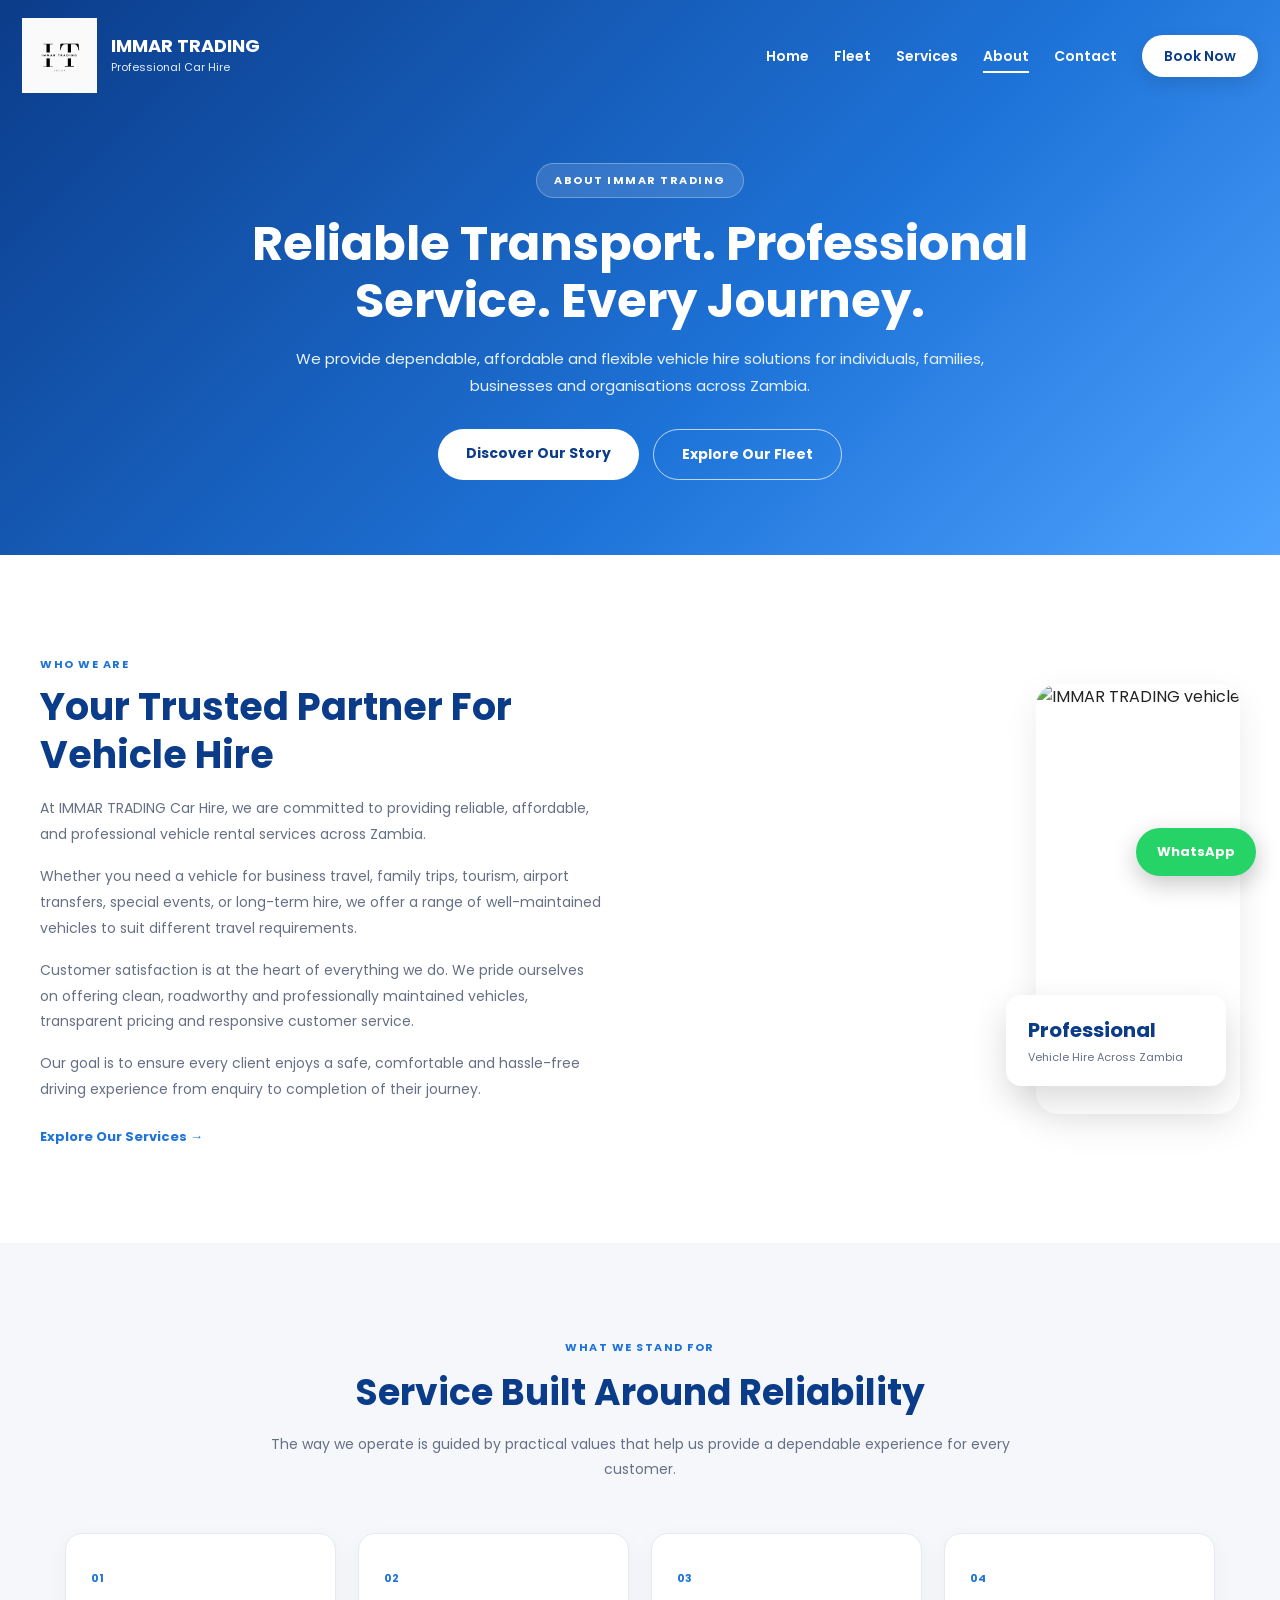
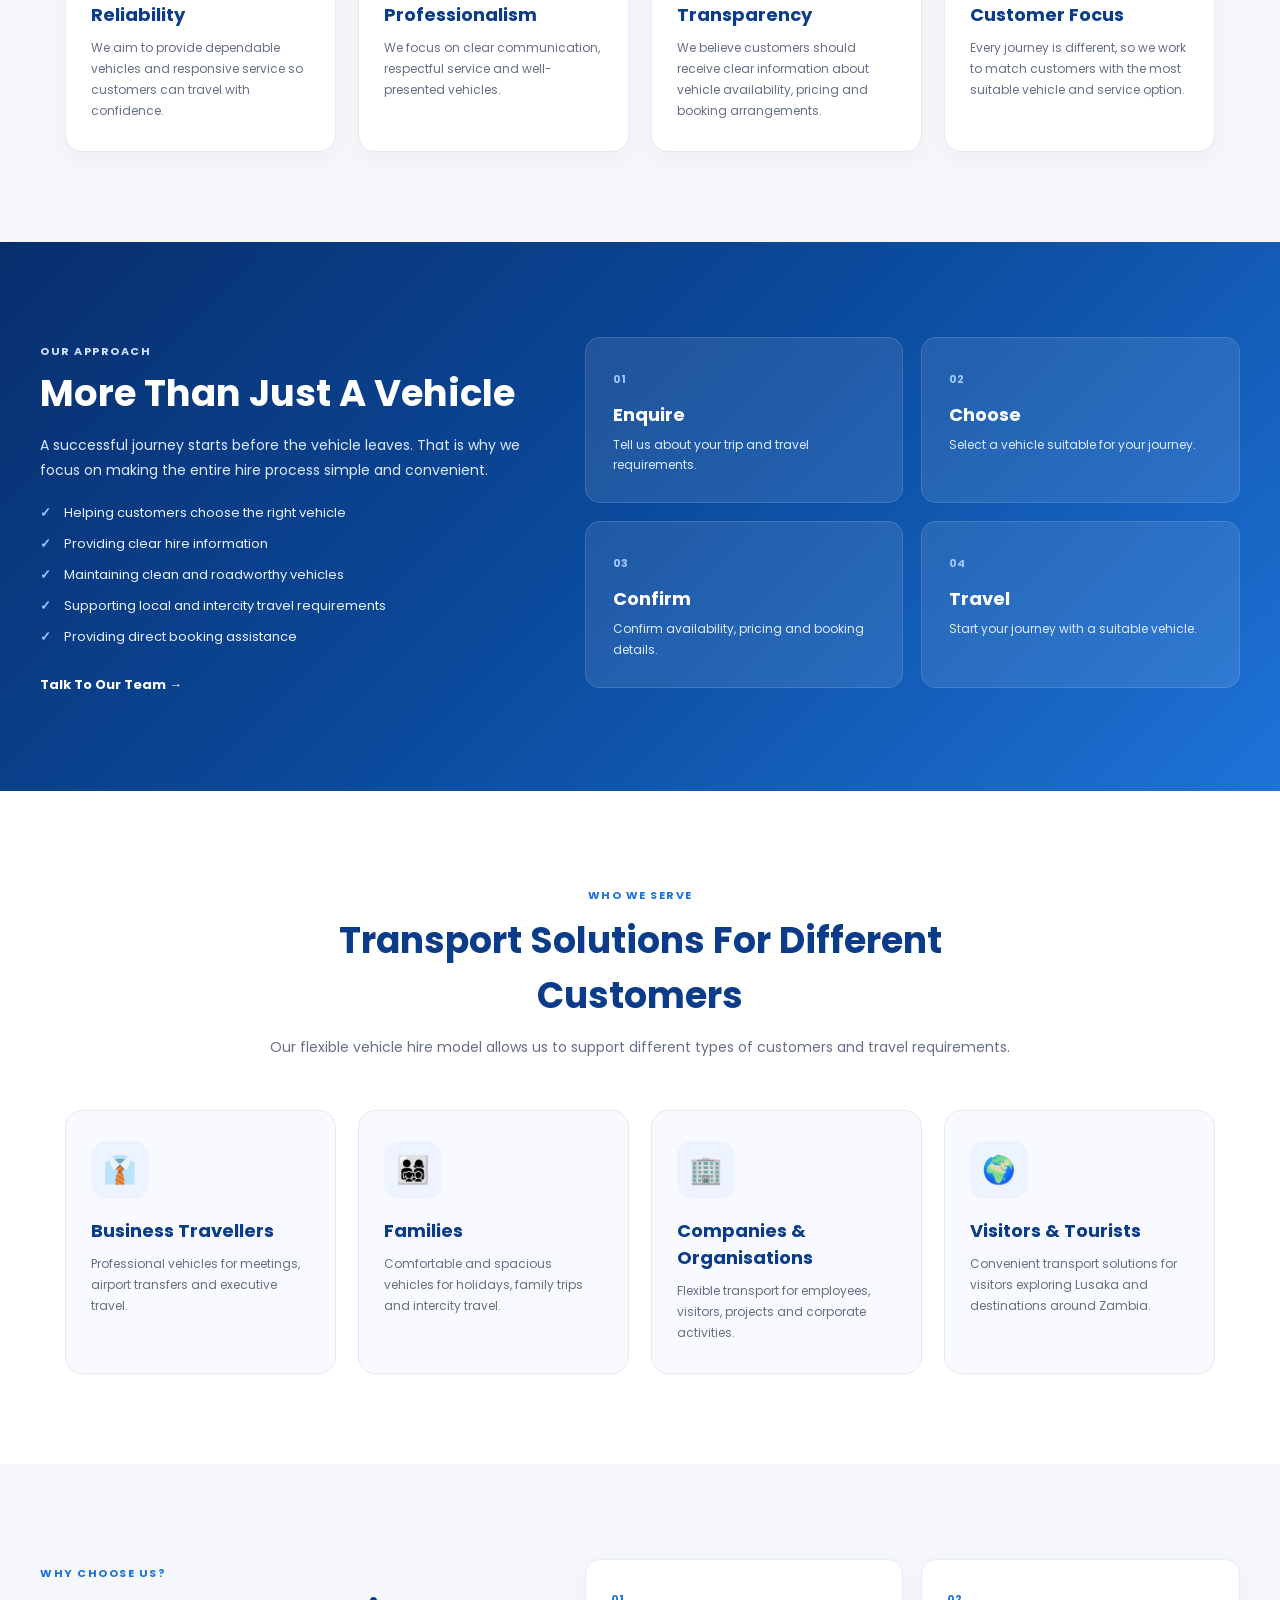
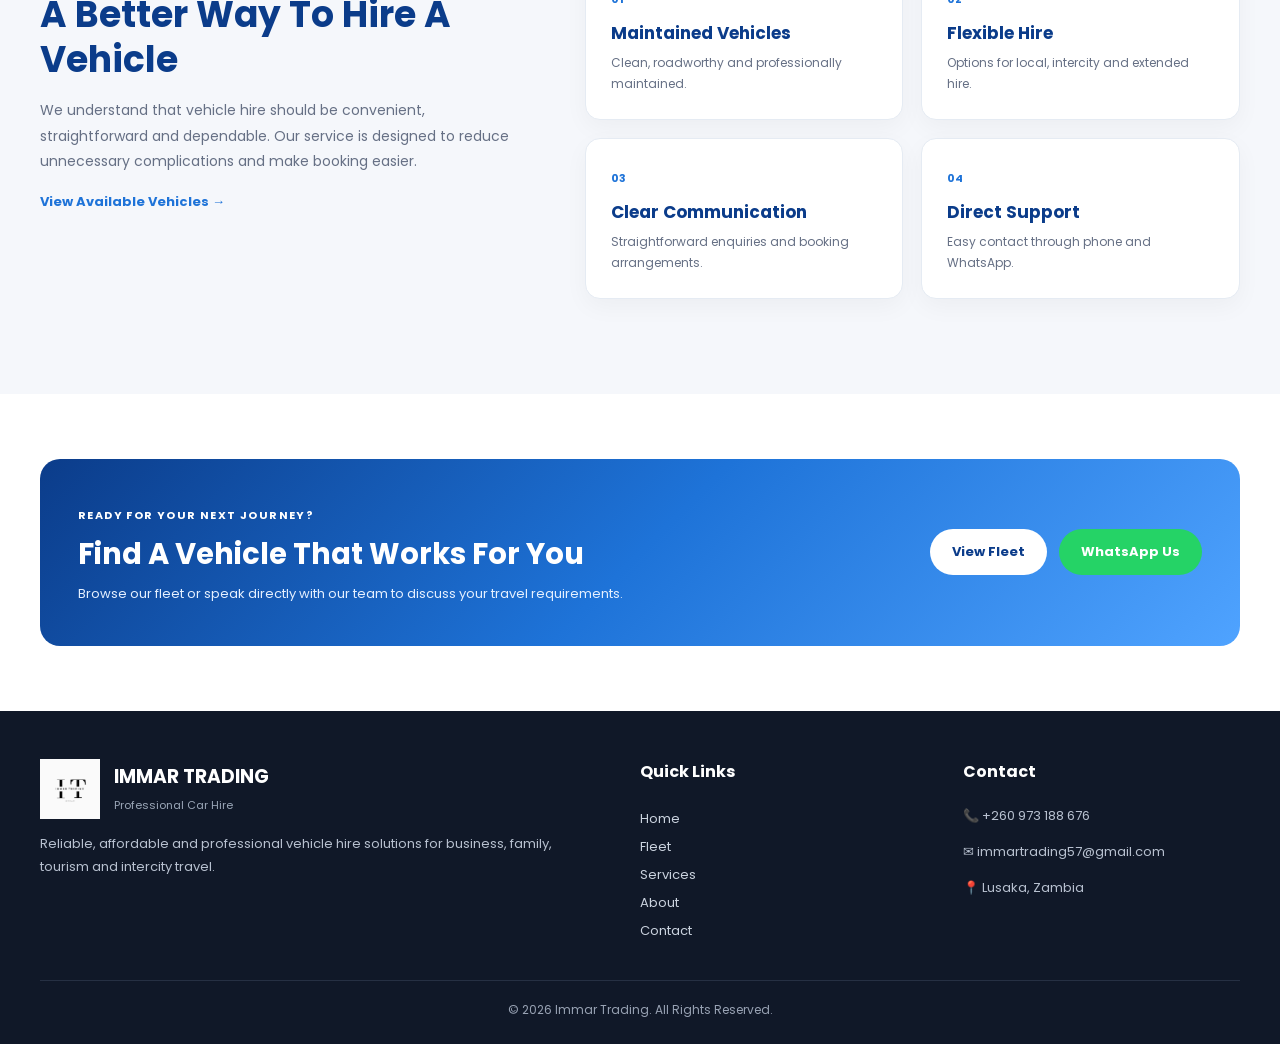
==== commit 54a65717: "Update image source in about.html" ====
--- a/about.html
+++ b/about.html
@@ -287,7 +287,7 @@
 <div class="about-image-card">
 
 <img
-src="pajero.jpeg"
+src="Events.png"
 alt="IMMAR TRADING vehicle"
 >
 
--- a/about.css
+++ b/about.css
@@ -1,380 +1,407 @@
-/* ==========================================
+/* =====================================================
    IMMAR TRADING - ABOUT PAGE
-========================================== */
+===================================================== */
 
 :root{
     --blue1:#0b3c8a;
     --blue2:#1e73d8;
     --blue3:#4fa3ff;
-
     --white:#ffffff;
     --light:#f5f7fb;
-    --light-blue:#edf4ff;
-
+    --lightblue:#edf4ff;
     --dark:#172033;
     --grey:#667085;
-
-    --gold:#c5a334;
     --green:#25d366;
-
-    --shadow:0 12px 35px rgba(0,0,0,.09);
-}
-
-
-/* ==========================================
-   GLOBAL
-========================================== */
-
-*{
-    box-sizing:border-box;
-}
-
-html{
-    scroll-behavior:smooth;
-}
-
-body{
-    margin:0;
-    font-family:'Poppins',sans-serif;
-    color:#222;
-    background:var(--white);
-}
-
-img{
-    max-width:100%;
-}
-
-a{
-    text-decoration:none;
-}
-
-
-/* ==========================================
-   NAVIGATION / LOGO
-========================================== */
-
-/*
-   Main navigation styling remains primarily
-   controlled by style.css.
-
-   These rules ensure the logo displays
-   correctly on the About page.
-*/
-
-.logo img{
-    height:80px;
-    width:auto;
-    object-fit:contain;
-    display:block;
-}
-
-.nav-links a.active{
-    color:var(--blue2);
-    font-weight:700;
-}
-
-
-/* ==========================================
-   ABOUT HERO
-========================================== */
-
-.about-hero{
-    min-height:540px;
+    --shadow:0 12px 35px rgba(0,0,0,.08);
+}
+
+
+/* =====================================================
+   HEADER
+===================================================== */
+
+.about-header{
+    background:
+    linear-gradient(
+        135deg,
+        var(--blue1),
+        var(--blue2) 60%,
+        var(--blue3)
+    );
+
+    color:#fff;
+    padding:18px 22px 75px;
+}
+
+
+.about-navbar{
+    max-width:1250px;
+    margin:auto;
+
+    display:flex;
+    justify-content:space-between;
+    align-items:center;
 
     position:relative;
-
+}
+
+
+.about-brand a{
     display:flex;
     align-items:center;
-
-    padding:80px 7%;
-
-    background:
-        linear-gradient(
-            90deg,
-            rgba(5,25,60,.90) 0%,
-            rgba(11,60,138,.78) 48%,
-            rgba(11,60,138,.25) 100%
-        ),
-        url("../images/about-car.jpg");
-
-    background-size:cover;
-    background-position:center;
-}
-
-
-/* overlay */
-
-.about-overlay{
-    position:absolute;
-    inset:0;
-
-    background:
-        linear-gradient(
-            135deg,
-            rgba(11,60,138,.10),
-            rgba(30,115,216,.04)
-        );
-}
-
-
-/* hero content */
-
-.about-hero-content{
-    position:relative;
-    z-index:2;
-
+    gap:14px;
+    color:#fff;
+}
+
+
+.about-brand img{
+    height:75px;
+    width:auto;
+}
+
+
+.about-brand-text{
+    display:flex;
+    flex-direction:column;
+}
+
+
+.about-brand-text strong{
+    font-size:18px;
+    line-height:1.2;
+}
+
+
+.about-brand-text span{
+    margin-top:3px;
+    font-size:11px;
+    color:#e5efff;
+}
+
+
+.about-navbar .nav-links{
+    display:flex;
+    align-items:center;
+    gap:25px;
+
+    list-style:none;
+    padding:0;
+    margin:0;
+}
+
+
+.about-navbar .nav-links li{
+    list-style:none;
+}
+
+
+.about-navbar .nav-links a{
+    color:#fff;
+
+    font-size:14px;
+    font-weight:600;
+
+    transition:.25s;
+}
+
+
+.about-navbar .nav-links a:hover{
+    opacity:.85;
+}
+
+
+.about-navbar .nav-links a.active{
+    border-bottom:2px solid #fff;
+    padding-bottom:5px;
+}
+
+
+.about-navbar .nav-book{
+    background:#fff;
+
+    color:var(--blue1) !important;
+
+    padding:11px 22px;
+
+    border-radius:30px;
+
+    font-weight:700;
+
+    box-shadow:0 6px 18px rgba(0,0,0,.12);
+}
+
+
+/* =====================================================
+   HERO
+===================================================== */
+
+.about-hero{
+    max-width:880px;
+
+    margin:70px auto 0;
+
+    padding:0 20px;
+
+    text-align:center;
+}
+
+
+.about-hero-label{
+    display:inline-block;
+
+    padding:8px 17px;
+
+    border-radius:30px;
+
+    background:rgba(255,255,255,.13);
+
+    border:1px solid rgba(255,255,255,.28);
+
+    font-size:11px;
+    font-weight:700;
+
+    letter-spacing:1.5px;
+}
+
+
+.about-hero h1{
+    margin:18px 0 16px;
+
+    font-size:48px;
+
+    line-height:1.18;
+}
+
+
+.about-hero p{
     max-width:720px;
 
-    color:white;
-}
-
-
-.about-tag{
+    margin:auto;
+
+    color:#e8f2ff;
+
+    font-size:15px;
+
+    line-height:1.8;
+}
+
+
+.about-hero-buttons{
+    display:flex;
+
+    justify-content:center;
+
+    gap:14px;
+
+    margin-top:30px;
+}
+
+
+.about-primary-btn,
+.about-secondary-btn{
     display:inline-block;
 
-    margin-bottom:18px;
-
-    padding:8px 17px;
+    padding:14px 28px;
 
     border-radius:30px;
-
-    border:1px solid rgba(255,255,255,.35);
-
-    background:rgba(255,255,255,.12);
-
-    font-size:12px;
-    font-weight:600;
-
-    letter-spacing:1.5px;
-}
-
-
-.about-hero-content h1{
-    margin:0 0 20px;
-
-    font-size:54px;
-    line-height:1.12;
-
-    font-weight:700;
-}
-
-
-.about-hero-content p{
-    max-width:620px;
-
-    margin:0 0 30px;
-
-    color:#edf5ff;
-
-    font-size:17px;
-    line-height:1.8;
-}
-
-
-.about-hero-btn{
-    display:inline-block;
-
-    padding:14px 30px;
-
-    border-radius:30px;
-
-    background:white;
-    color:var(--blue1);
 
     font-size:14px;
     font-weight:700;
 
-    box-shadow:0 10px 25px rgba(0,0,0,.15);
-
-    transition:.3s;
-}
-
-
-.about-hero-btn:hover{
-    transform:translateY(-3px);
-
-    background:var(--blue2);
-    color:white;
-}
-
-
-/* ==========================================
-   COMMON SECTION LABEL
-========================================== */
+    transition:.25s;
+}
+
+
+.about-primary-btn{
+    background:#fff;
+
+    color:var(--blue1);
+}
+
+
+.about-secondary-btn{
+    border:1px solid rgba(255,255,255,.7);
+
+    color:#fff;
+}
+
+
+.about-primary-btn:hover,
+.about-secondary-btn:hover{
+    transform:translateY(-2px);
+}
+
+
+.about-secondary-btn:hover{
+    background:#fff;
+
+    color:var(--blue1);
+}
+
+
+/* =====================================================
+   ABOUT INTRO
+===================================================== */
+
+.about-intro{
+    padding:95px 22px;
+
+    background:#fff;
+
+    scroll-margin-top:30px;
+}
+
+
+.about-intro-container{
+    max-width:1200px;
+
+    margin:auto;
+
+    display:grid;
+
+    grid-template-columns:1fr 1fr;
+
+    gap:70px;
+
+    align-items:center;
+}
+
+
+.about-intro-copy{
+    max-width:610px;
+}
+
 
 .section-label{
     display:inline-block;
 
-    margin-bottom:10px;
-
     color:var(--blue2);
 
-    font-size:12px;
+    font-size:11px;
+
     font-weight:700;
 
-    letter-spacing:1.6px;
-}
-
-
-.light-label{
-    color:#cfe2ff;
-}
-
-
-/* ==========================================
-   WHO WE ARE
-========================================== */
-
-.about-intro{
-    padding:95px 7%;
-    background:white;
-}
-
-
-.about-intro-grid{
-    max-width:1250px;
-    margin:auto;
-
-    display:grid;
-
-    grid-template-columns:1.05fr .95fr;
-
-    gap:70px;
-
-    align-items:center;
-}
-
-
-.about-intro-content h2{
-    max-width:650px;
-
-    margin:0 0 24px;
+    letter-spacing:1.5px;
+}
+
+
+.about-intro-copy h2{
+    margin:8px 0 18px;
 
     color:var(--blue1);
 
-    font-size:40px;
+    font-size:38px;
+
     line-height:1.25;
 }
 
 
-.about-intro-content p{
-    margin:0 0 17px;
+.about-intro-copy p{
+    margin:0 0 16px;
 
     color:var(--grey);
 
-    font-size:15px;
-    line-height:1.9;
-}
-
-
-.about-intro-content strong{
-    color:var(--dark);
-}
-
-
-.about-link-btn{
+    font-size:14px;
+
+    line-height:1.85;
+}
+
+
+.about-text-link{
     display:inline-block;
 
-    margin-top:15px;
-
-    padding:13px 27px;
-
-    border-radius:30px;
-
-    background:
-        linear-gradient(
-            135deg,
-            var(--blue1),
-            var(--blue2)
-        );
-
-    color:white;
-
-    font-size:14px;
-    font-weight:600;
-
-    transition:.3s;
-}
-
-
-.about-link-btn:hover{
-    transform:translateY(-2px);
-
-    box-shadow:0 9px 22px rgba(30,115,216,.25);
-}
-
-
-/* ==========================================
-   ABOUT IMAGE
-========================================== */
-
-.about-image{
+    margin-top:8px;
+
+    color:var(--blue2);
+
+    font-size:13px;
+
+    font-weight:700;
+}
+
+
+/* =====================================================
+   INTRO IMAGE
+===================================================== */
+
+.about-intro-visual{
     position:relative;
-}
-
-
-.about-image > img{
-    width:120%;
-    height:570px;
+
+    max-width:560px;
+
+    margin-left:auto;
+}
+
+
+.about-image-card{
+    border-radius:22px;
+
+    overflow:hidden;
+
+    box-shadow:var(--shadow);
+}
+
+
+.about-image-card img{
+    width:100%;
+
+    height:430px;
 
     object-fit:cover;
-
-    border-radius:21px;
-
-    box-shadow:
-        0 20px 45px rgba(0,0,0,.14);
-}
-
-
-.experience-card{
+}
+
+
+.about-stat-card{
     position:absolute;
 
-    left:-35px;
-    bottom:35px;
-
-    width:220px;
-
-    padding:24px;
+    left:-30px;
+    bottom:28px;
+
+    min-width:220px;
+
+    padding:20px 22px;
 
     border-radius:15px;
 
-    background:
-        linear-gradient(
-            135deg,
-            var(--blue1),
-            var(--blue2)
-        );
-
-    color:white;
-
-    box-shadow:
-        0 14px 35px rgba(11,60,138,.25);
-}
-
-
-.experience-card strong{
+    background:#fff;
+
+    box-shadow:0 14px 35px rgba(0,0,0,.15);
+}
+
+
+.about-stat-card strong{
     display:block;
 
-    margin-bottom:5px;
-
-    font-size:25px;
-}
-
-
-.experience-card span{
-    color:#e6f0ff;
-
-    font-size:12px;
-    line-height:1.6;
-}
-
-
-/* ==========================================
-   COMMON SECTION HEADING
-========================================== */
+    color:var(--blue1);
+
+    font-size:20px;
+}
+
+
+.about-stat-card span{
+    display:block;
+
+    margin-top:4px;
+
+    color:var(--grey);
+
+    font-size:11px;
+}
+
+
+/* =====================================================
+   VALUES
+===================================================== */
+
+.about-values{
+    padding:90px 22px;
+
+    background:var(--light);
+}
+
 
 .section-heading{
-    max-width:750px;
+    max-width:760px;
 
     margin:0 auto 50px;
 
@@ -383,11 +410,11 @@
 
 
 .section-heading h2{
-    margin:4px 0 12px;
+    margin:7px 0 12px;
 
     color:var(--blue1);
 
-    font-size:38px;
+    font-size:36px;
 }
 
 
@@ -396,190 +423,62 @@
 
     color:var(--grey);
 
-    font-size:15px;
+    font-size:14px;
+
     line-height:1.8;
 }
 
 
-/* ==========================================
-   OUR PURPOSE
-========================================== */
-
-.purpose-section{
-    padding:90px 7%;
-
-    background:var(--light);
-}
-
-
-.purpose-grid{
-    max-width:1250px;
+.values-grid{
+    max-width:1150px;
 
     margin:auto;
 
     display:grid;
 
-    grid-template-columns:repeat(3,1fr);
-
-    gap:28px;
-}
-
-
-.purpose-card{
-    position:relative;
-
-    overflow:hidden;
-
-    padding:38px 32px;
-
-    border-radius:18px;
-
-    background:white;
-
-    box-shadow:var(--shadow);
-
-    transition:.35s;
-}
-
-
-.purpose-card:hover{
-    transform:translateY(-7px);
-
-    box-shadow:
-        0 18px 45px rgba(0,0,0,.12);
-}
-
-
-.purpose-number{
-    margin-bottom:20px;
-
-    color:var(--blue2);
-
-    font-size:13px;
-    font-weight:700;
-
-    letter-spacing:1px;
-}
-
-
-.purpose-card h3{
-    margin:0 0 14px;
-
-    color:var(--blue1);
-
-    font-size:22px;
-}
-
-
-.purpose-card p{
-    margin:0;
-
-    color:var(--grey);
-
-    font-size:14px;
-    line-height:1.8;
-}
-
-
-/* blue accent */
-
-.purpose-card::after{
-    content:"";
-
-    position:absolute;
-
-    left:0;
-    bottom:0;
-
-    width:100%;
-    height:4px;
-
-    background:
-        linear-gradient(
-            90deg,
-            var(--blue1),
-            var(--blue3)
-        );
-
-    transform:scaleX(0);
-
-    transform-origin:left;
-
-    transition:.35s;
-}
-
-
-.purpose-card:hover::after{
-    transform:scaleX(1);
-}
-
-
-/* ==========================================
-   VALUES
-========================================== */
-
-.values-section{
-    padding:95px 7%;
-
-    background:white;
-}
-
-
-.values-grid{
-    max-width:1250px;
-
-    margin:auto;
-
-    display:grid;
-
-    grid-template-columns:repeat(3,1fr);
-
-    gap:25px;
+    grid-template-columns:repeat(4,1fr);
+
+    gap:22px;
 }
 
 
 .value-card{
-    padding:32px 27px;
-
-    border:1px solid #e4e9f1;
+    padding:30px 25px;
 
     border-radius:17px;
 
-    background:#fbfcfe;
-
-    text-align:center;
-
-    transition:.35s;
+    background:#fff;
+
+    border:1px solid #e4eaf2;
+
+    box-shadow:0 8px 25px rgba(0,0,0,.04);
+
+    transition:.3s;
 }
 
 
 .value-card:hover{
     transform:translateY(-6px);
 
-    border-color:#cbdcf4;
-
-    background:white;
-
     box-shadow:var(--shadow);
 }
 
 
-.value-card img{
-    width:58px;
-    height:58px;
-
-    margin:0 auto 20px;
-
-    object-fit:contain;
+.value-card > span{
+    color:var(--blue2);
+
+    font-size:11px;
+
+    font-weight:700;
 }
 
 
 .value-card h3{
-    margin:0 0 10px;
+    margin:12px 0 9px;
 
     color:var(--blue1);
 
-    font-size:19px;
+    font-size:18px;
 }
 
 
@@ -588,582 +487,811 @@
 
     color:var(--grey);
 
+    font-size:12px;
+
+    line-height:1.75;
+}
+
+
+/* =====================================================
+   APPROACH SECTION
+===================================================== */
+
+.about-approach{
+    padding:95px 22px;
+
+    background:
+    linear-gradient(
+        135deg,
+        #082e6d,
+        #0b4b9d,
+        var(--blue2)
+    );
+
+    color:#fff;
+}
+
+
+.about-approach-container{
+    max-width:1200px;
+
+    margin:auto;
+
+    display:grid;
+
+    grid-template-columns:.85fr 1.15fr;
+
+    gap:60px;
+
+    align-items:start;
+}
+
+
+.approach-copy > span{
+    color:#cfe2ff;
+
+    font-size:11px;
+
+    font-weight:700;
+
+    letter-spacing:1.5px;
+}
+
+
+.approach-copy h2{
+    margin:8px 0 17px;
+
+    font-size:37px;
+
+    line-height:1.25;
+}
+
+
+.approach-copy p{
+    margin:0 0 20px;
+
+    color:#dceaff;
+
+    font-size:14px;
+
+    line-height:1.8;
+}
+
+
+.approach-copy ul{
+    list-style:none;
+
+    padding:0;
+
+    margin:0 0 24px;
+}
+
+
+.approach-copy li{
+    position:relative;
+
+    padding-left:24px;
+
+    margin:11px 0;
+
+    color:#e7f1ff;
+
     font-size:13px;
+}
+
+
+.approach-copy li::before{
+    content:"✓";
+
+    position:absolute;
+
+    left:0;
+
+    color:#9ec8ff;
+
+    font-weight:700;
+}
+
+
+.approach-copy a{
+    color:#fff;
+
+    font-size:13px;
+
+    font-weight:700;
+}
+
+
+.approach-grid{
+    display:grid;
+
+    grid-template-columns:1fr 1fr;
+
+    gap:18px;
+}
+
+
+.approach-card{
+    padding:27px;
+
+    border-radius:15px;
+
+    background:rgba(255,255,255,.09);
+
+    border:1px solid rgba(255,255,255,.13);
+
+    transition:.3s;
+}
+
+
+.approach-card:hover{
+    transform:translateY(-4px);
+
+    background:rgba(255,255,255,.14);
+}
+
+
+.approach-card strong{
+    color:#9ec8ff;
+
+    font-size:11px;
+}
+
+
+.approach-card h3{
+    margin:11px 0 7px;
+
+    font-size:18px;
+}
+
+
+.approach-card p{
+    margin:0;
+
+    color:#dceaff;
+
+    font-size:12px;
+
+    line-height:1.7;
+}
+
+
+/* =====================================================
+   CUSTOMERS
+===================================================== */
+
+.about-customers{
+    padding:90px 22px;
+
+    background:#fff;
+}
+
+
+.customer-grid{
+    max-width:1150px;
+
+    margin:auto;
+
+    display:grid;
+
+    grid-template-columns:repeat(4,1fr);
+
+    gap:22px;
+}
+
+
+.customer-card{
+    padding:30px 25px;
+
+    border-radius:17px;
+
+    background:#f8faff;
+
+    border:1px solid #e4eaf2;
+
+    transition:.3s;
+}
+
+
+.customer-card:hover{
+    transform:translateY(-6px);
+
+    background:#fff;
+
+    box-shadow:var(--shadow);
+}
+
+
+.customer-icon{
+    width:58px;
+
+    height:58px;
+
+    display:flex;
+
+    align-items:center;
+
+    justify-content:center;
+
+    border-radius:15px;
+
+    background:var(--lightblue);
+
+    font-size:27px;
+
+    margin-bottom:18px;
+}
+
+
+.customer-card h3{
+    margin:0 0 9px;
+
+    color:var(--blue1);
+
+    font-size:18px;
+}
+
+
+.customer-card p{
+    margin:0;
+
+    color:var(--grey);
+
+    font-size:12px;
+
     line-height:1.75;
 }
 
 
-/* ==========================================
-   MOBILITY SOLUTIONS
-========================================== */
-
-.about-services{
-    padding:95px 7%;
+/* =====================================================
+   WHY CHOOSE US
+===================================================== */
+
+.about-why{
+    padding:95px 22px;
+
+    background:var(--light);
+}
+
+
+.about-why-container{
+    max-width:1200px;
+
+    margin:auto;
+
+    display:grid;
+
+    grid-template-columns:.85fr 1.15fr;
+
+    gap:60px;
+
+    align-items:start;
+}
+
+
+.about-why-copy > span{
+    color:var(--blue2);
+
+    font-size:11px;
+
+    font-weight:700;
+
+    letter-spacing:1.5px;
+}
+
+
+.about-why-copy h2{
+    margin:8px 0 16px;
+
+    color:var(--blue1);
+
+    font-size:36px;
+
+    line-height:1.25;
+}
+
+
+.about-why-copy p{
+    color:var(--grey);
+
+    font-size:14px;
+
+    line-height:1.8;
+}
+
+
+.about-why-copy a{
+    color:var(--blue2);
+
+    font-size:13px;
+
+    font-weight:700;
+}
+
+
+.about-benefits{
+    display:grid;
+
+    grid-template-columns:1fr 1fr;
+
+    gap:18px;
+}
+
+
+.about-benefit-card{
+    padding:25px;
+
+    background:#fff;
+
+    border-radius:15px;
+
+    border:1px solid #e5ebf3;
+
+    box-shadow:0 8px 25px rgba(0,0,0,.04);
+}
+
+
+.about-benefit-card strong{
+    color:var(--blue2);
+
+    font-size:11px;
+}
+
+
+.about-benefit-card h3{
+    margin:10px 0 7px;
+
+    color:var(--blue1);
+
+    font-size:17px;
+}
+
+
+.about-benefit-card p{
+    margin:0;
+
+    color:var(--grey);
+
+    font-size:12px;
+
+    line-height:1.7;
+}
+
+
+/* =====================================================
+   CTA
+===================================================== */
+
+.about-cta-wrap{
+    padding:65px 22px;
+
+    background:#fff;
+}
+
+
+.about-cta{
+    max-width:1200px;
+
+    margin:auto;
+
+    padding:42px 38px;
+
+    border-radius:20px;
 
     background:
-        linear-gradient(
-            135deg,
-            #082e6d,
-            #0b4b9d,
-            #1e73d8
-        );
-
-    color:white;
-}
-
-
-.about-services-container{
-    max-width:1250px;
-
-    margin:auto;
-
-    display:grid;
-
-    grid-template-columns:.8fr 1.2fr;
-
-    gap:70px;
-
-    align-items:start;
-}
-
-
-.about-services-heading{
-    position:sticky;
-    top:120px;
-}
-
-
-.about-services-heading h2{
-    margin:5px 0 18px;
-
-    font-size:38px;
-    line-height:1.3;
-}
-
-
-.about-services-heading p{
+    linear-gradient(
+        135deg,
+        var(--blue1),
+        var(--blue2),
+        var(--blue3)
+    );
+
+    color:#fff;
+
+    display:flex;
+
+    justify-content:space-between;
+
+    align-items:center;
+
+    gap:35px;
+}
+
+
+.about-cta > div:first-child{
+    max-width:700px;
+}
+
+
+.about-cta span{
+    font-size:11px;
+
+    font-weight:700;
+
+    letter-spacing:1.4px;
+}
+
+
+.about-cta h2{
+    margin:7px 0 8px;
+
+    font-size:29px;
+}
+
+
+.about-cta p{
     margin:0;
 
-    color:#dceaff;
-
-    font-size:15px;
-    line-height:1.8;
-}
-
-
-/* service list */
-
-.about-service-list{
-    display:grid;
-
-    grid-template-columns:1fr 1fr;
-
-    gap:17px;
-}
-
-
-.about-service-item{
-    display:flex;
-
-    gap:17px;
-
-    padding:24px;
-
-    border-radius:14px;
-
-    background:rgba(255,255,255,.09);
-
-    border:1px solid rgba(255,255,255,.14);
-
-    transition:.3s;
-}
-
-
-.about-service-item:hover{
-    background:rgba(255,255,255,.15);
-
-    transform:translateY(-3px);
-}
-
-
-.about-service-item > span{
-    min-width:34px;
-
-    color:#9ec8ff;
-
-    font-size:12px;
-    font-weight:700;
-}
-
-
-.about-service-item h3{
-    margin:0 0 7px;
-
-    font-size:17px;
-}
-
-
-.about-service-item p{
-    margin:0;
-
-    color:#dceaff;
-
-    font-size:12px;
-    line-height:1.7;
-}
-
-
-/* ==========================================
-   WHY IMMAR
-========================================== */
-
-.why-about{
-    padding:95px 7%;
-
-    background:var(--light);
-}
-
-
-.why-about-grid{
-    max-width:1250px;
-
-    margin:auto;
-
-    display:grid;
-
-    grid-template-columns:repeat(4,1fr);
-
-    gap:22px;
-}
-
-
-.why-about-card{
-    padding:32px 25px;
-
-    border-radius:16px;
-
-    background:white;
-
-    box-shadow:
-        0 8px 25px rgba(0,0,0,.06);
-
-    transition:.35s;
-}
-
-
-.why-about-card:hover{
-    transform:translateY(-6px);
-
-    box-shadow:var(--shadow);
-}
-
-
-.why-about-card strong{
-    display:block;
-
-    margin-bottom:18px;
-
-    color:var(--blue2);
+    color:#e5f0ff;
 
     font-size:13px;
-}
-
-
-.why-about-card h3{
-    margin:0 0 11px;
-
-    color:var(--blue1);
-
-    font-size:18px;
-}
-
-
-.why-about-card p{
-    margin:0;
-
-    color:var(--grey);
-
-    font-size:13px;
-    line-height:1.75;
-}
-
-
-/* ==========================================
-   CALL TO ACTION
-========================================== */
-
-.about-cta{
-    padding:90px 7%;
-
-    color:white;
-
-    text-align:center;
-
-    background:
-        linear-gradient(
-            135deg,
-            rgba(11,60,138,.97),
-            rgba(30,115,216,.95)
-        );
-}
-
-
-.about-cta-content{
-    max-width:800px;
-    margin:auto;
-}
-
-
-.about-cta-content > span{
-    font-size:12px;
-    font-weight:700;
-
-    letter-spacing:1.6px;
-
-    color:#d9e9ff;
-}
-
-
-.about-cta h2{
-    margin:10px 0 15px;
-
-    font-size:39px;
-}
-
-
-.about-cta p{
-    max-width:670px;
-
-    margin:0 auto 30px;
-
-    color:#e5efff;
-
-    font-size:15px;
-    line-height:1.8;
 }
 
 
 .about-cta-buttons{
     display:flex;
 
-    justify-content:center;
+    gap:12px;
+}
+
+
+.about-cta-primary,
+.about-cta-whatsapp{
+    padding:13px 22px;
+
+    border-radius:30px;
+
+    font-size:13px;
+
+    font-weight:700;
+
+    white-space:nowrap;
+}
+
+
+.about-cta-primary{
+    background:#fff;
+
+    color:var(--blue1);
+}
+
+
+.about-cta-whatsapp{
+    background:var(--green);
+
+    color:#fff;
+}
+
+
+/* =====================================================
+   FOOTER
+===================================================== */
+
+.footer-brand-about{
+    display:flex;
+
+    align-items:center;
 
     gap:14px;
 
-    flex-wrap:wrap;
-}
-
-
-.cta-primary,
-.cta-secondary{
-    display:inline-block;
-
-    min-width:155px;
-
-    padding:14px 26px;
-
-    border-radius:30px;
-
-    font-size:14px;
-    font-weight:700;
-
-    transition:.3s;
-}
-
-
-.cta-primary{
-    background:white;
-    color:var(--blue1);
-}
-
-
-.cta-secondary{
-    background:var(--green);
-    color:white;
-}
-
-
-.cta-primary:hover,
-.cta-secondary:hover{
-    transform:translateY(-3px);
-
-    box-shadow:
-        0 10px 25px rgba(0,0,0,.16);
-}
-
-
-/* ==========================================
-   FOOTER LOGO
-========================================== */
-
-.footer-logo{
+    margin-bottom:14px;
+}
+
+
+.footer-brand-about img{
+    height:60px;
+
     width:auto;
-    height:70px;
-
-    object-fit:contain;
-
-    margin-bottom:15px;
-}
-
-
-/* ==========================================
-   FLOATING WHATSAPP
-========================================== */
-
-.whatsapp{
-    position:fixed;
-
-    right:24px;
-    bottom:24px;
-
-    z-index:1000;
-
-    padding:14px 22px;
-
-    border-radius:50px;
-
-    background:var(--green);
-
-    color:white;
-
-    font-size:14px;
-    font-weight:700;
-
-    box-shadow:
-        0 8px 25px rgba(0,0,0,.2);
-
-    transition:.3s;
-}
-
-
-.whatsapp:hover{
-    transform:translateY(-4px);
-}
-
-
-/* ==========================================
+}
+
+
+.footer-brand-about h3{
+    margin:0;
+}
+
+
+.footer-brand-about span{
+    color:#9aa6b7;
+
+    font-size:11px;
+}
+
+
+/* =====================================================
    TABLET
-========================================== */
+===================================================== */
 
 @media(max-width:1050px){
-
-    .about-intro-grid{
-        gap:45px;
-    }
-
-    .about-intro-content h2{
-        font-size:34px;
-    }
-
-    .purpose-grid{
-        grid-template-columns:repeat(2,1fr);
-    }
 
     .values-grid{
         grid-template-columns:repeat(2,1fr);
     }
 
-    .why-about-grid{
+
+    .customer-grid{
         grid-template-columns:repeat(2,1fr);
     }
 
-    .about-services-container{
+
+    .about-intro-container{
+        gap:45px;
+    }
+
+}
+
+
+/* =====================================================
+   MOBILE NAV
+===================================================== */
+
+@media(max-width:900px){
+
+    .about-brand img{
+        height:60px;
+    }
+
+
+    .about-brand-text{
+        display:none;
+    }
+
+
+    .menu-toggle{
+        display:block;
+    }
+
+
+    .about-navbar .nav-links{
+        display:none;
+
+        position:absolute;
+
+        top:75px;
+
+        left:0;
+
+        right:0;
+
+        z-index:999;
+
+        flex-direction:column;
+
+        align-items:flex-start;
+
+        gap:3px;
+
+        padding:20px;
+
+        border-radius:14px;
+
+        background:#fff;
+
+        box-shadow:0 12px 35px rgba(0,0,0,.18);
+    }
+
+
+    .about-navbar .nav-links.active{
+        display:flex;
+    }
+
+
+    .about-navbar .nav-links li{
+        width:100%;
+    }
+
+
+    .about-navbar .nav-links a{
+        display:block;
+
+        width:100%;
+
+        padding:9px;
+
+        color:var(--blue1);
+    }
+
+
+    .about-navbar .nav-links a.active{
+        border:none;
+
+        border-radius:8px;
+
+        background:var(--lightblue);
+    }
+
+
+    .about-navbar .nav-book{
+        width:100%;
+
+        background:var(--blue1);
+
+        color:#fff !important;
+
+        text-align:center;
+    }
+
+
+    .about-intro-container{
         grid-template-columns:1fr;
-        gap:40px;
-    }
-
-    .about-services-heading{
-        position:static;
-    }
-
-}
-
-
-/* ==========================================
-   MOBILE
-========================================== */
-
-@media(max-width:768px){
-
-    .logo img{
-        height:60px;
-    }
+    }
+
+
+    .about-intro-visual{
+        margin:auto;
+
+        width:100%;
+    }
+
+
+    .about-approach-container{
+        grid-template-columns:1fr;
+    }
+
+
+    .about-why-container{
+        grid-template-columns:1fr;
+    }
+
+
+    .about-cta{
+        flex-direction:column;
+
+        text-align:center;
+    }
+
+}
+
+
+/* =====================================================
+   SMALL MOBILE
+===================================================== */
+
+@media(max-width:600px){
+
+    .about-header{
+        padding:14px 18px 55px;
+    }
+
+
+    .about-brand img{
+        height:55px;
+    }
+
 
     .about-hero{
-        min-height:500px;
-
-        padding:70px 25px;
-
-        background-position:center;
-    }
-
-    .about-hero-content h1{
-        font-size:38px;
-    }
-
-    .about-hero-content p{
-        font-size:15px;
-    }
-
-
-    /* INTRO */
+        margin-top:48px;
+    }
+
+
+    .about-hero h1{
+        font-size:31px;
+    }
+
+
+    .about-hero p{
+        font-size:14px;
+    }
+
+
+    .about-hero-buttons{
+        flex-direction:column;
+    }
+
+
+    .about-primary-btn,
+    .about-secondary-btn{
+        width:100%;
+    }
+
 
     .about-intro{
-        padding:70px 22px;
-    }
-
-    .about-intro-grid{
-        grid-template-columns:1fr;
-    }
-
-    .about-intro-content h2{
-        font-size:31px;
-    }
-
-    .about-image{
-        margin-top:15px;
-    }
-
-    .about-image > img{
-        height:390px;
-    }
-
-    .experience-card{
-        left:18px;
-        bottom:18px;
-
-        width:200px;
-    }
-
-
-    /* HEADINGS */
+        padding:65px 18px;
+    }
+
+
+    .about-intro-copy h2{
+        font-size:29px;
+    }
+
+
+    .about-image-card img{
+        height:300px;
+    }
+
+
+    .about-stat-card{
+        left:15px;
+
+        right:15px;
+
+        bottom:15px;
+
+        min-width:auto;
+    }
+
+
+    .about-values{
+        padding:65px 18px;
+    }
+
 
     .section-heading h2{
-        font-size:30px;
-    }
-
-
-    /* PURPOSE */
-
-    .purpose-section{
-        padding:70px 22px;
-    }
-
-    .purpose-grid{
-        grid-template-columns:1fr;
-    }
-
-
-    /* VALUES */
-
-    .values-section{
-        padding:70px 22px;
-    }
+        font-size:29px;
+    }
+
 
     .values-grid{
         grid-template-columns:1fr;
     }
 
 
-    /* SERVICES */
-
-    .about-services{
-        padding:70px 22px;
-    }
-
-    .about-services-heading h2{
-        font-size:31px;
-    }
-
-    .about-service-list{
+    .about-approach{
+        padding:70px 18px;
+    }
+
+
+    .approach-copy h2{
+        font-size:29px;
+    }
+
+
+    .approach-grid{
         grid-template-columns:1fr;
     }
 
 
-    /* WHY */
-
-    .why-about{
-        padding:70px 22px;
-    }
-
-    .why-about-grid{
+    .about-customers{
+        padding:65px 18px;
+    }
+
+
+    .customer-grid{
         grid-template-columns:1fr;
     }
 
 
-    /* CTA */
+    .about-why{
+        padding:70px 18px;
+    }
+
+
+    .about-why-copy h2{
+        font-size:29px;
+    }
+
+
+    .about-benefits{
+        grid-template-columns:1fr;
+    }
+
+
+    .about-cta-wrap{
+        padding:45px 18px;
+    }
+
 
     .about-cta{
-        padding:70px 22px;
-    }
+        padding:32px 22px;
+    }
+
 
     .about-cta h2{
-        font-size:31px;
-    }
-
-}
-
-
-/* ==========================================
-   SMALL MOBILE
-========================================== */
-
-@media(max-width:480px){
-
-    .about-hero{
-        min-height:460px;
-    }
-
-    .about-hero-content h1{
-        font-size:32px;
-    }
-
-    .about-hero-btn{
+        font-size:25px;
+    }
+
+
+    .about-cta-buttons{
         width:100%;
+
+        flex-direction:column;
+    }
+
+
+    .about-cta-primary,
+    .about-cta-whatsapp{
+        width:100%;
+
         text-align:center;
     }
 
-    .about-intro-content h2{
-        font-size:28px;
-    }
-
-    .about-image > img{
-        height:320px;
-    }
-
-    .experience-card{
-        position:relative;
-
-        left:auto;
-        bottom:auto;
-
-        width:100%;
-
-        margin-top:-25px;
-    }
-
-    .purpose-card,
-    .value-card,
-    .why-about-card{
-        padding:27px 22px;
-    }
-
-    .about-cta-buttons{
-        flex-direction:column;
-    }
-
-    .cta-primary,
-    .cta-secondary{
-        width:100%;
-    }
-
-    .whatsapp{
-        right:17px;
-        bottom:17px;
-
-        padding:12px 17px;
-
-        font-size:12px;
-    }
-
-}
+}
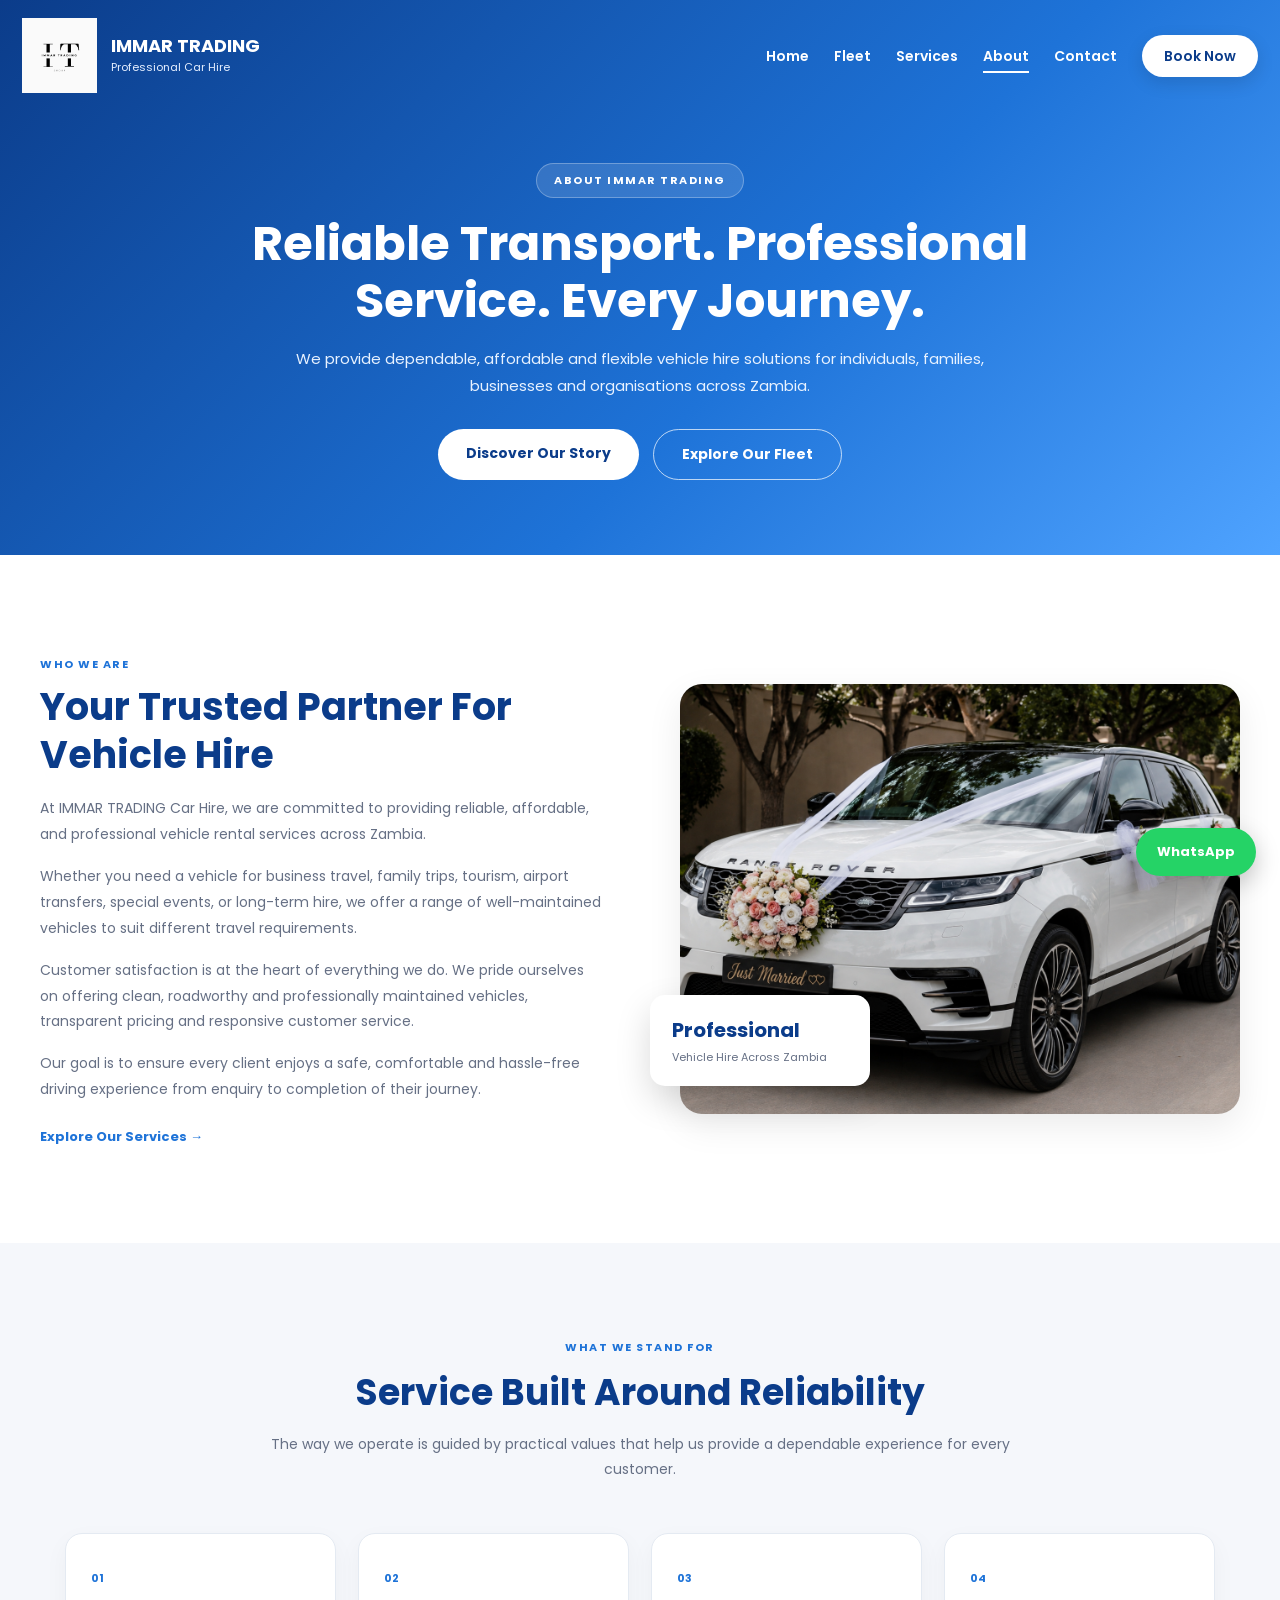
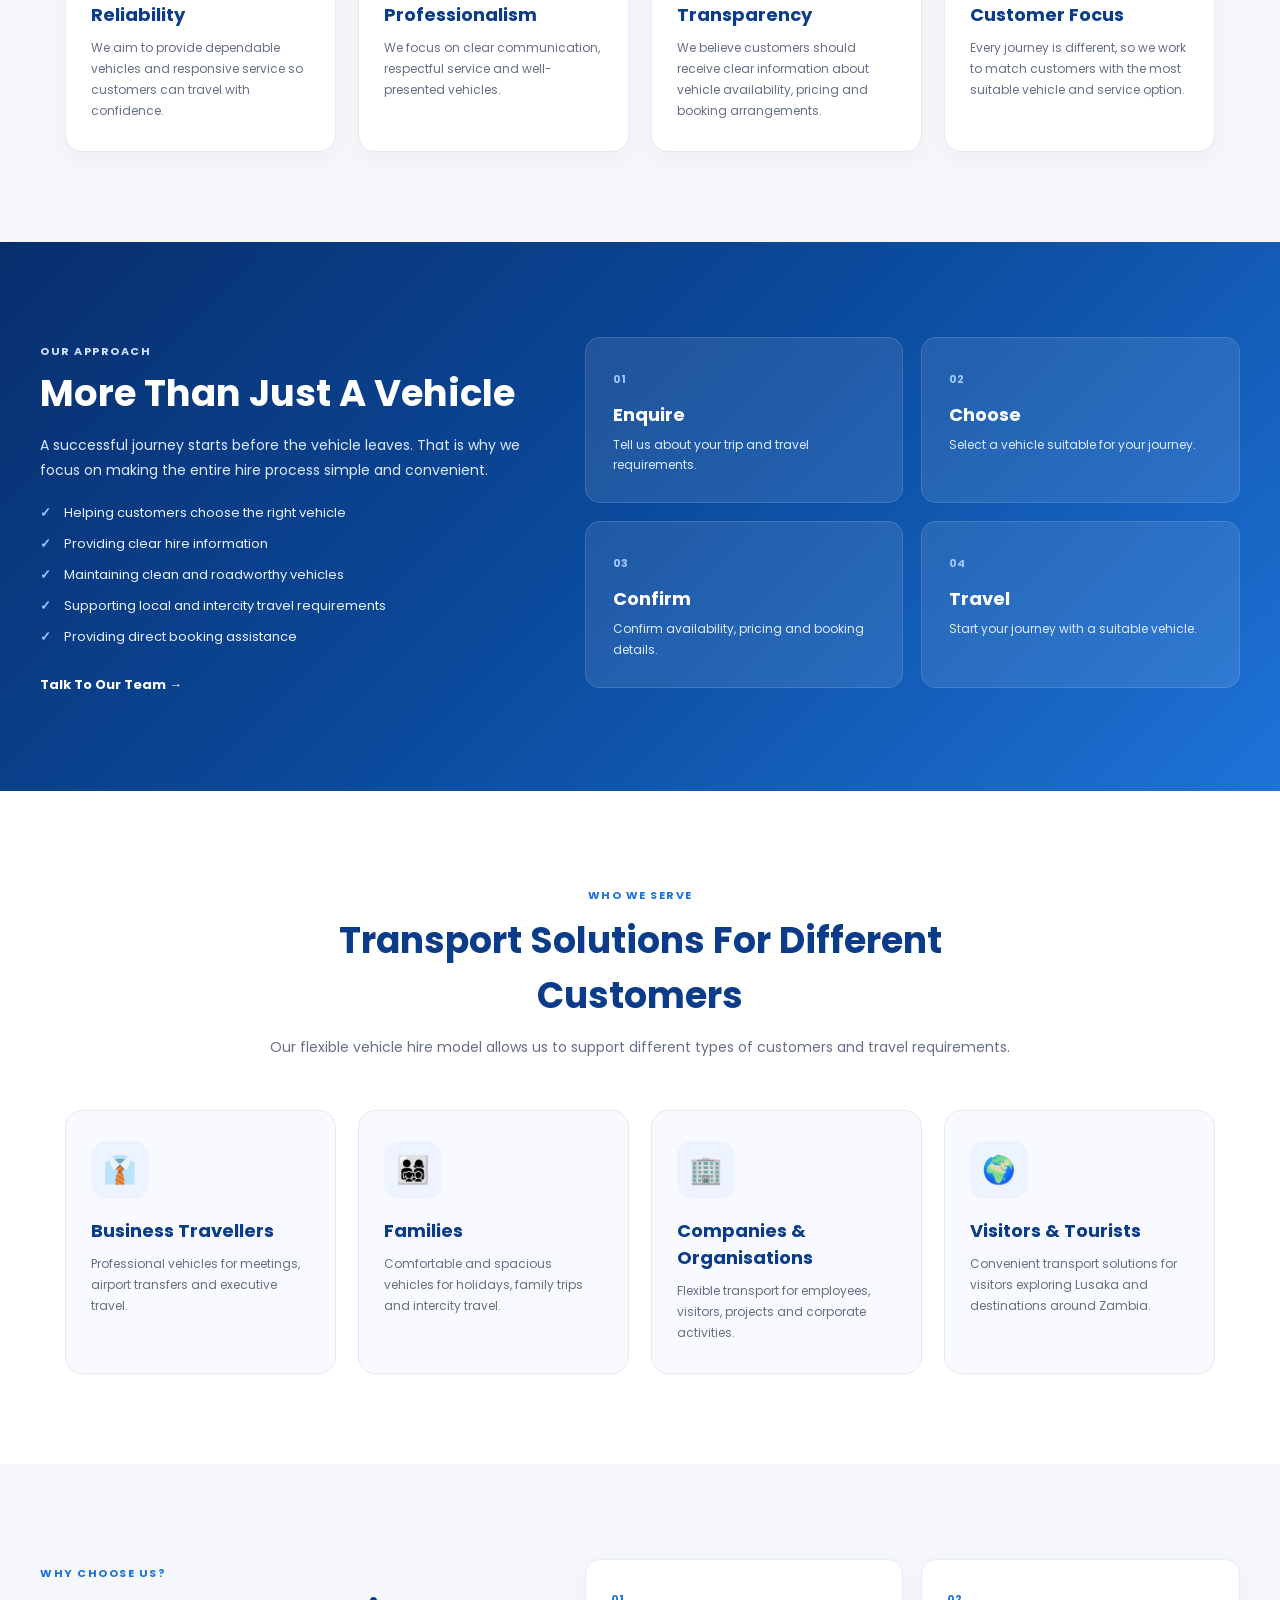
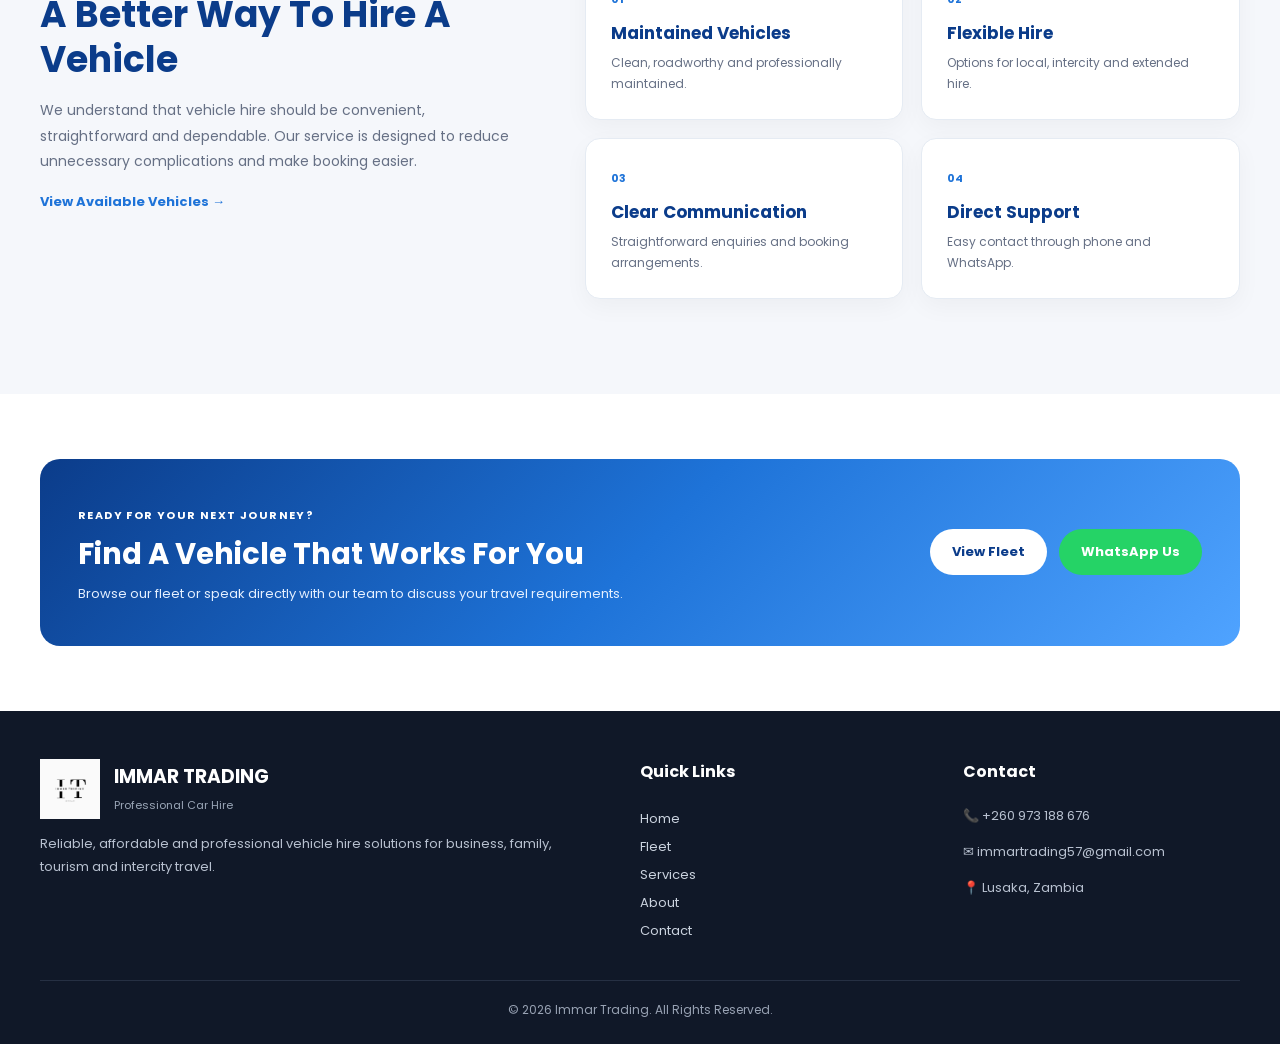
==== commit 9b6c87e6: "Fix image source case sensitivity in about.html" ====
--- a/about.html
+++ b/about.html
@@ -287,7 +287,7 @@
 <div class="about-image-card">
 
 <img
-src="Events.png"
+src="events.png"
 alt="IMMAR TRADING vehicle"
 >
 
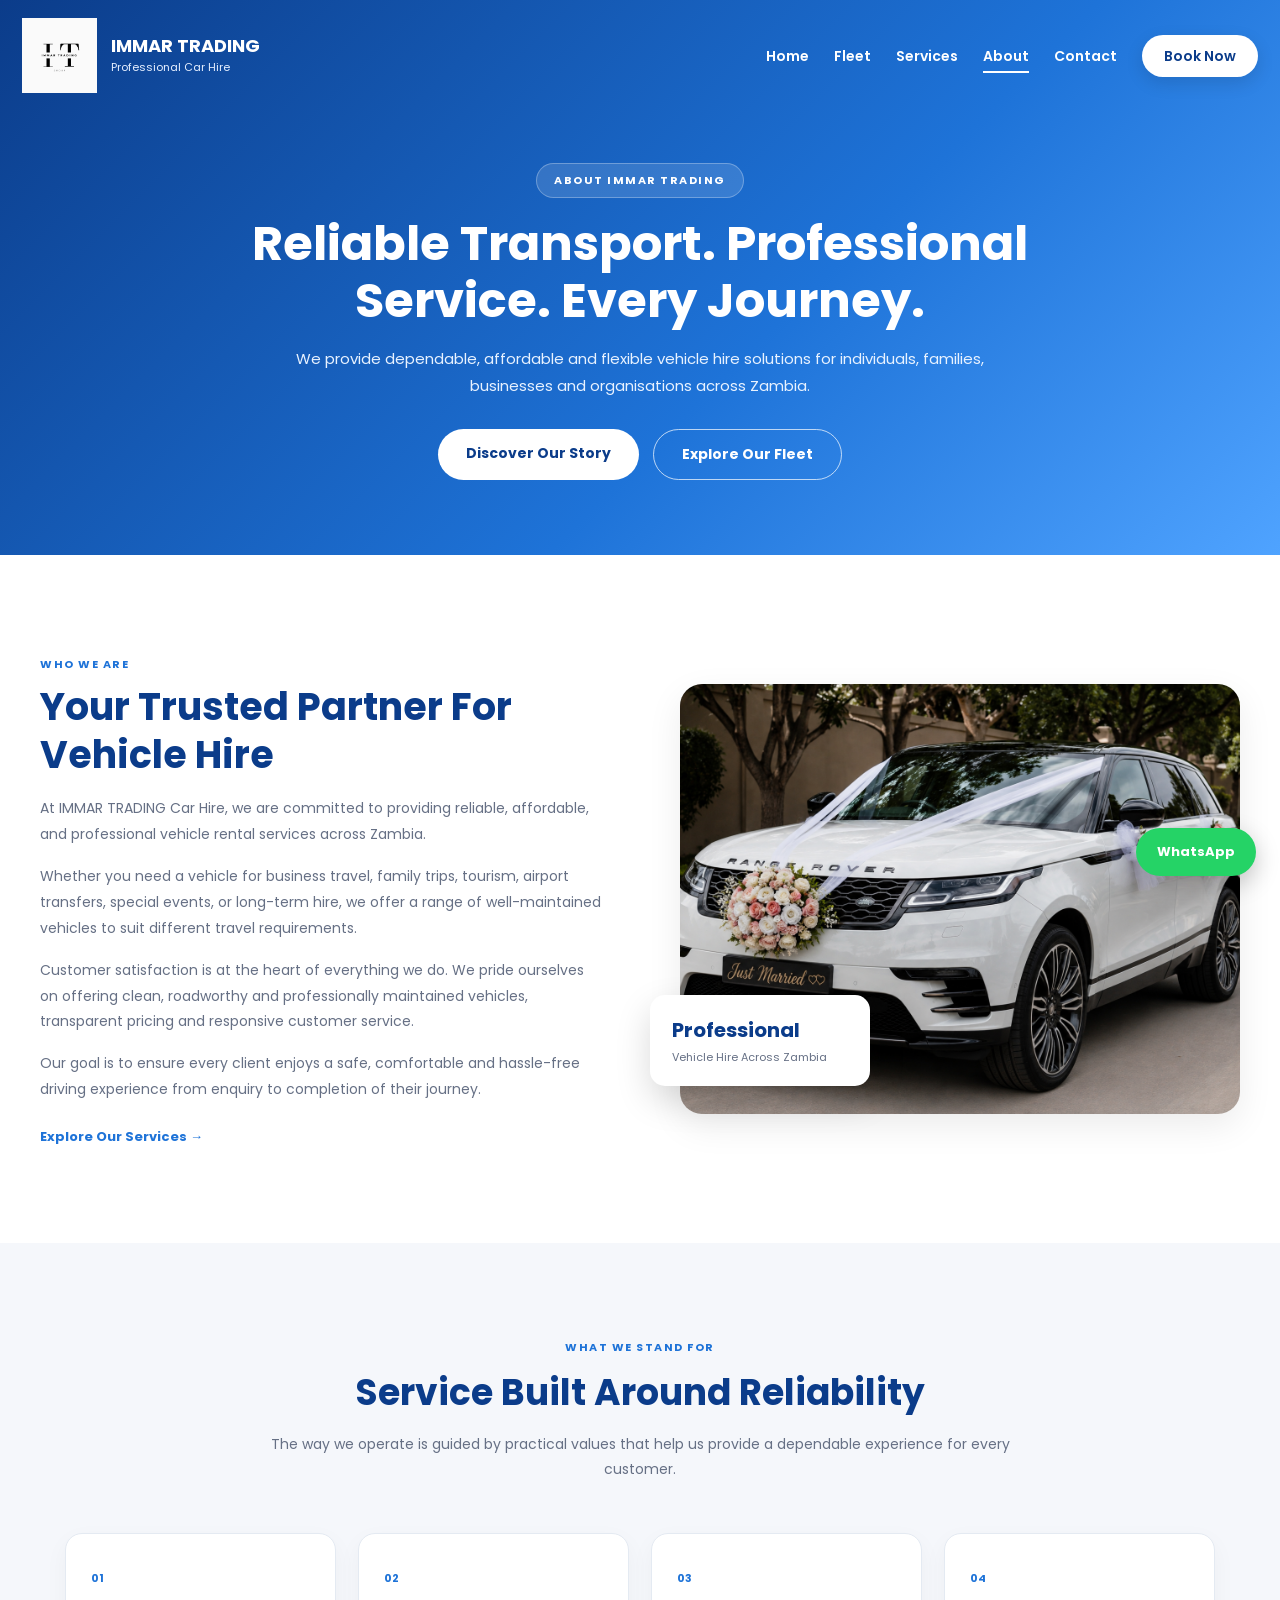
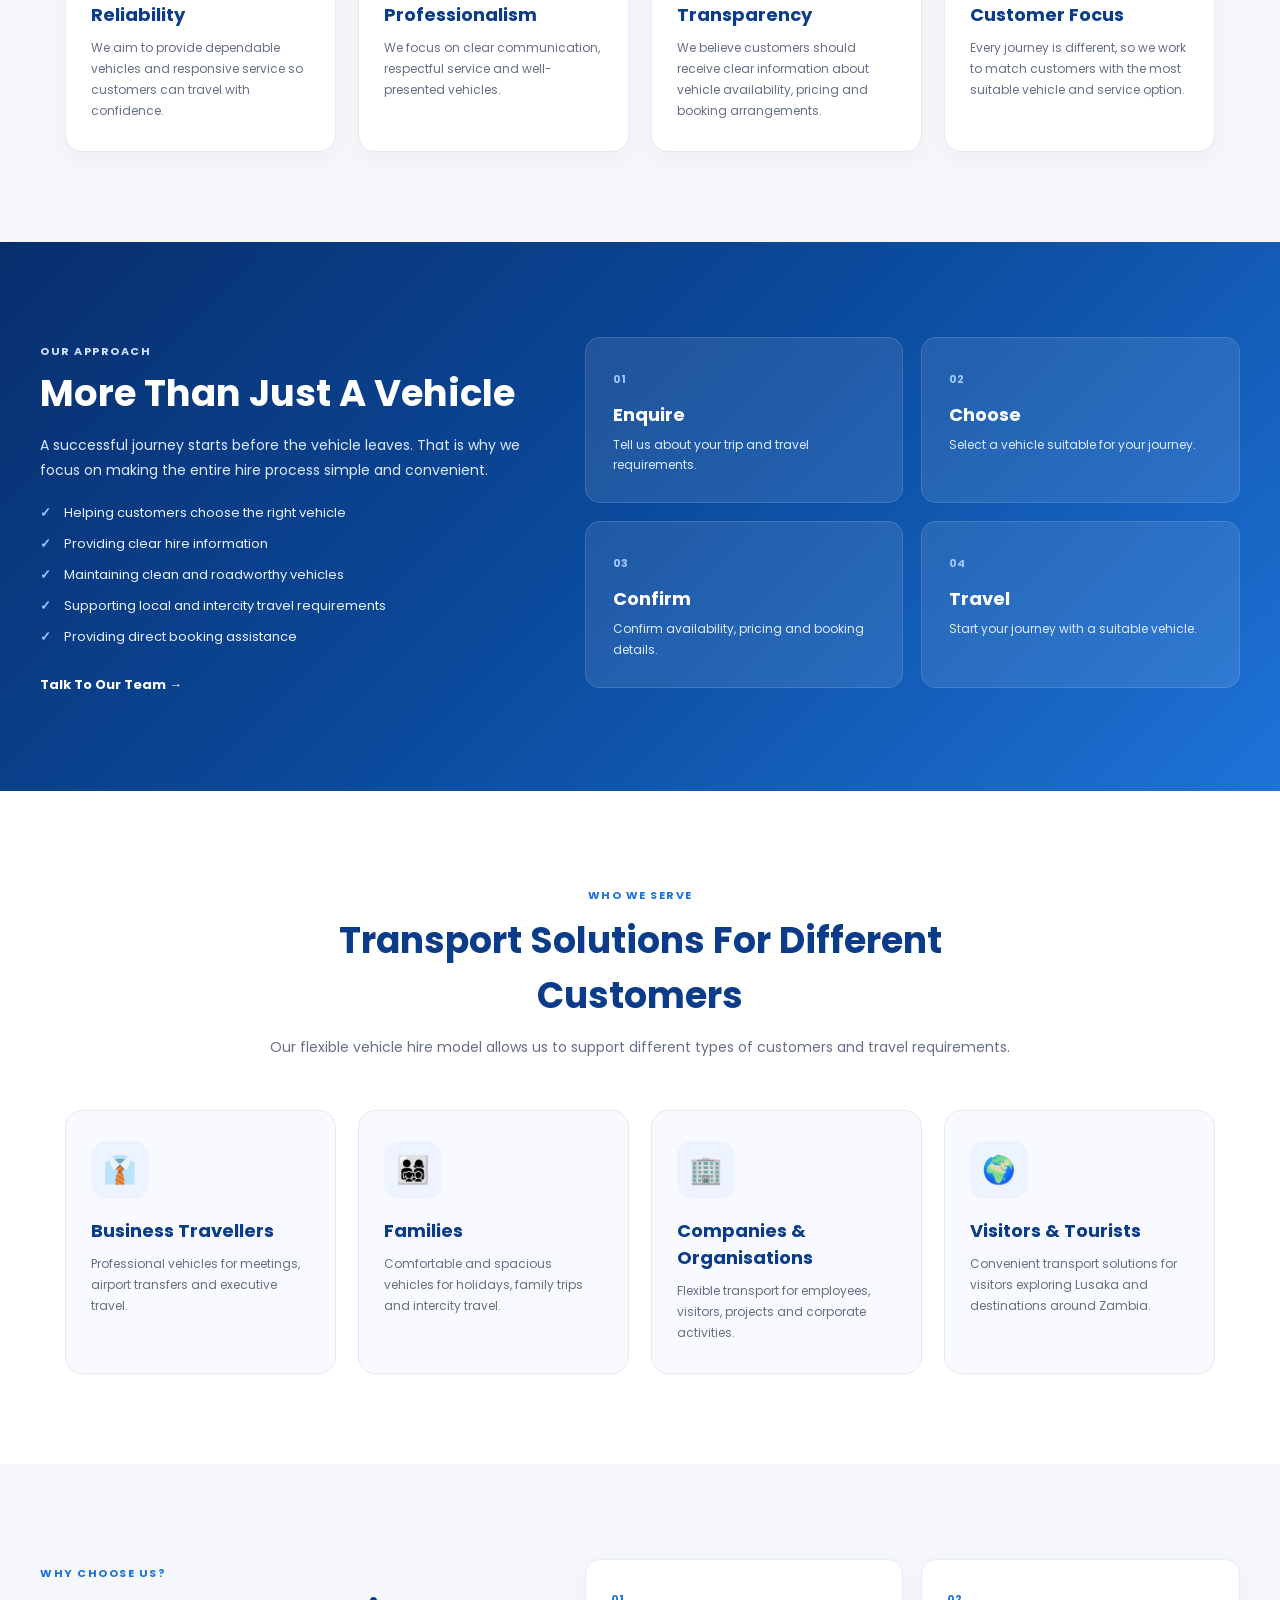
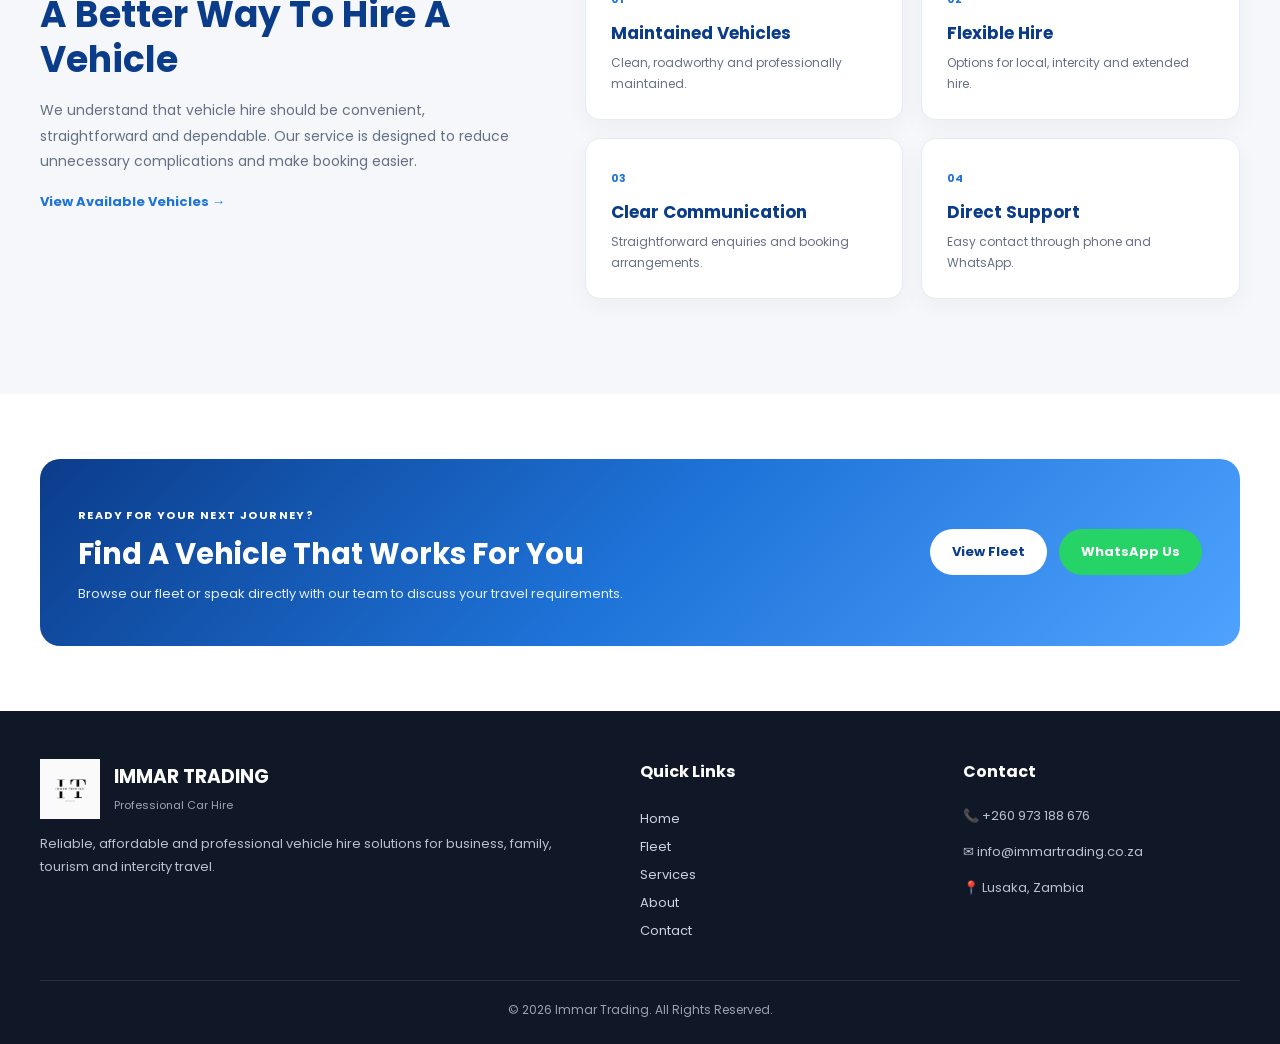
==== commit 79115591: "Update about.html" ====
--- a/about.html
+++ b/about.html
@@ -999,7 +999,7 @@
 </p>
 
 <p>
-✉ immartrading57@gmail.com
+✉ info@immartrading.co.za
 </p>
 
 <p>
